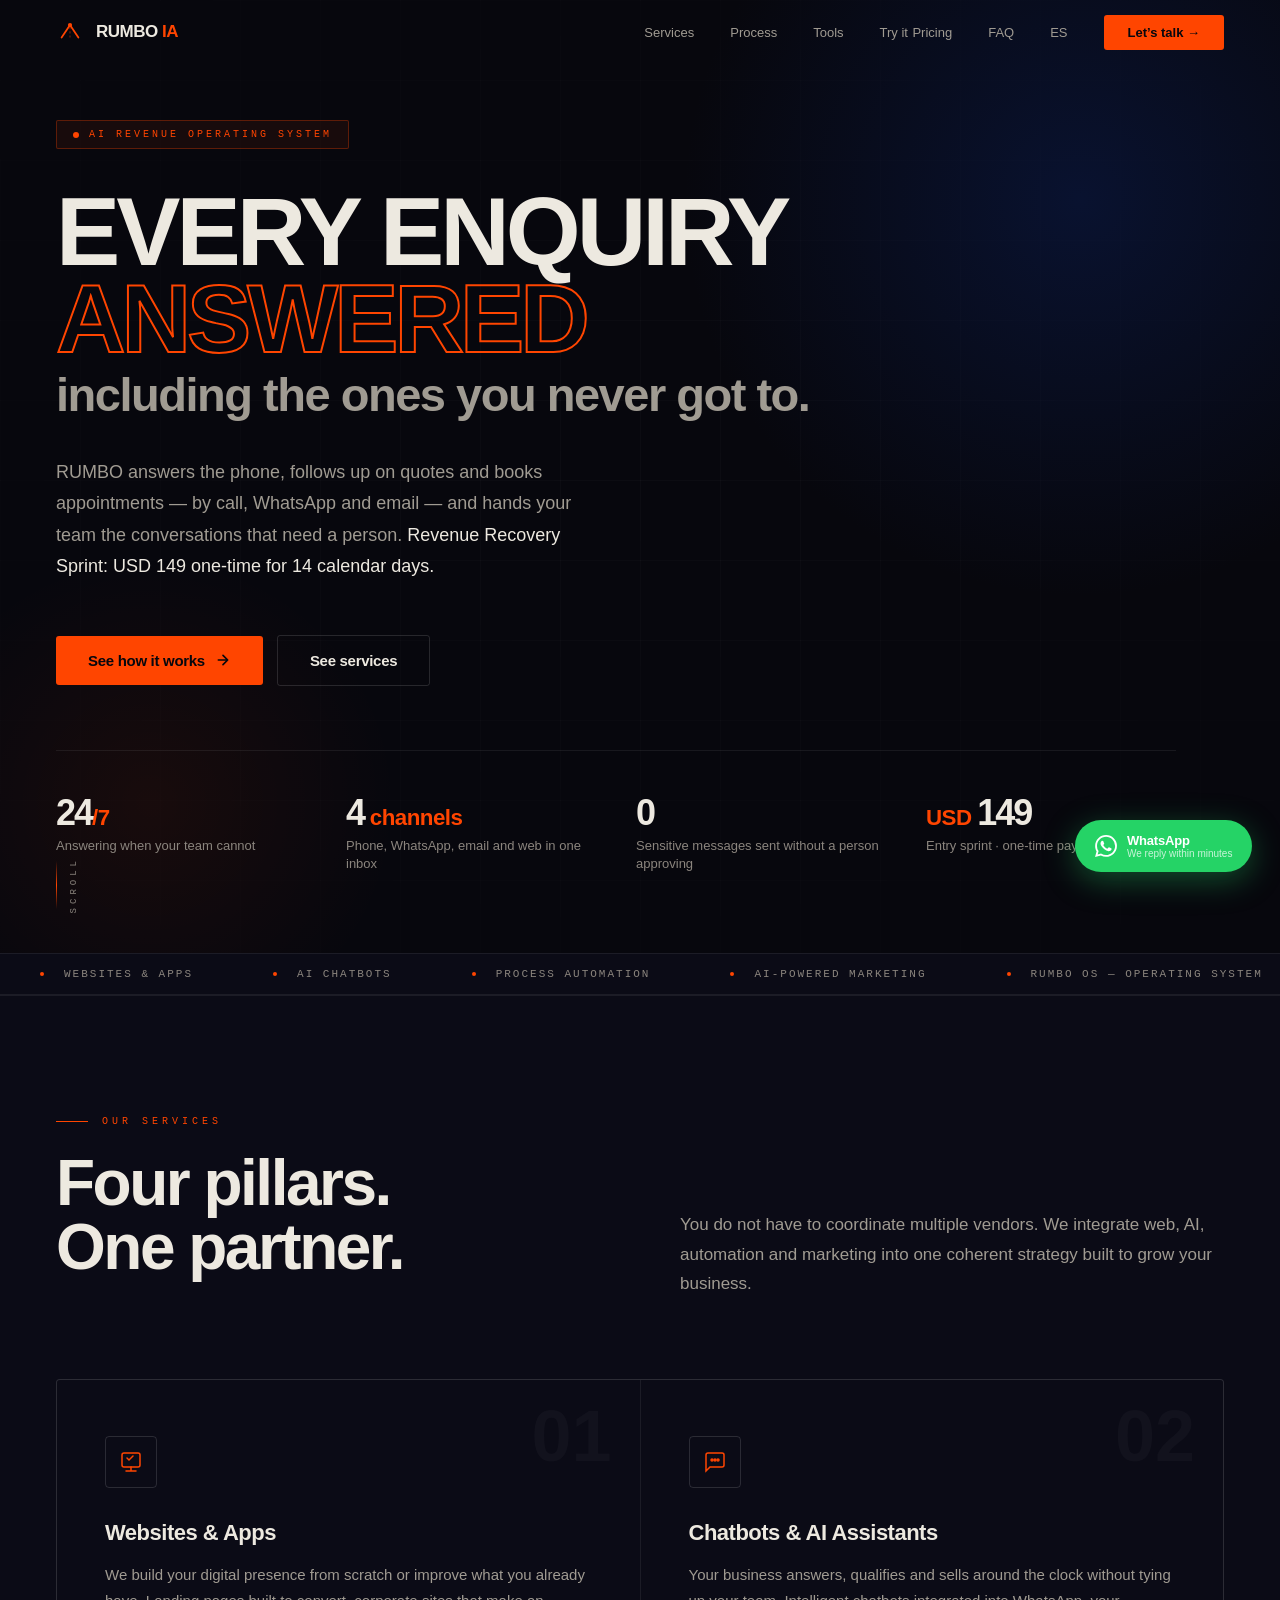
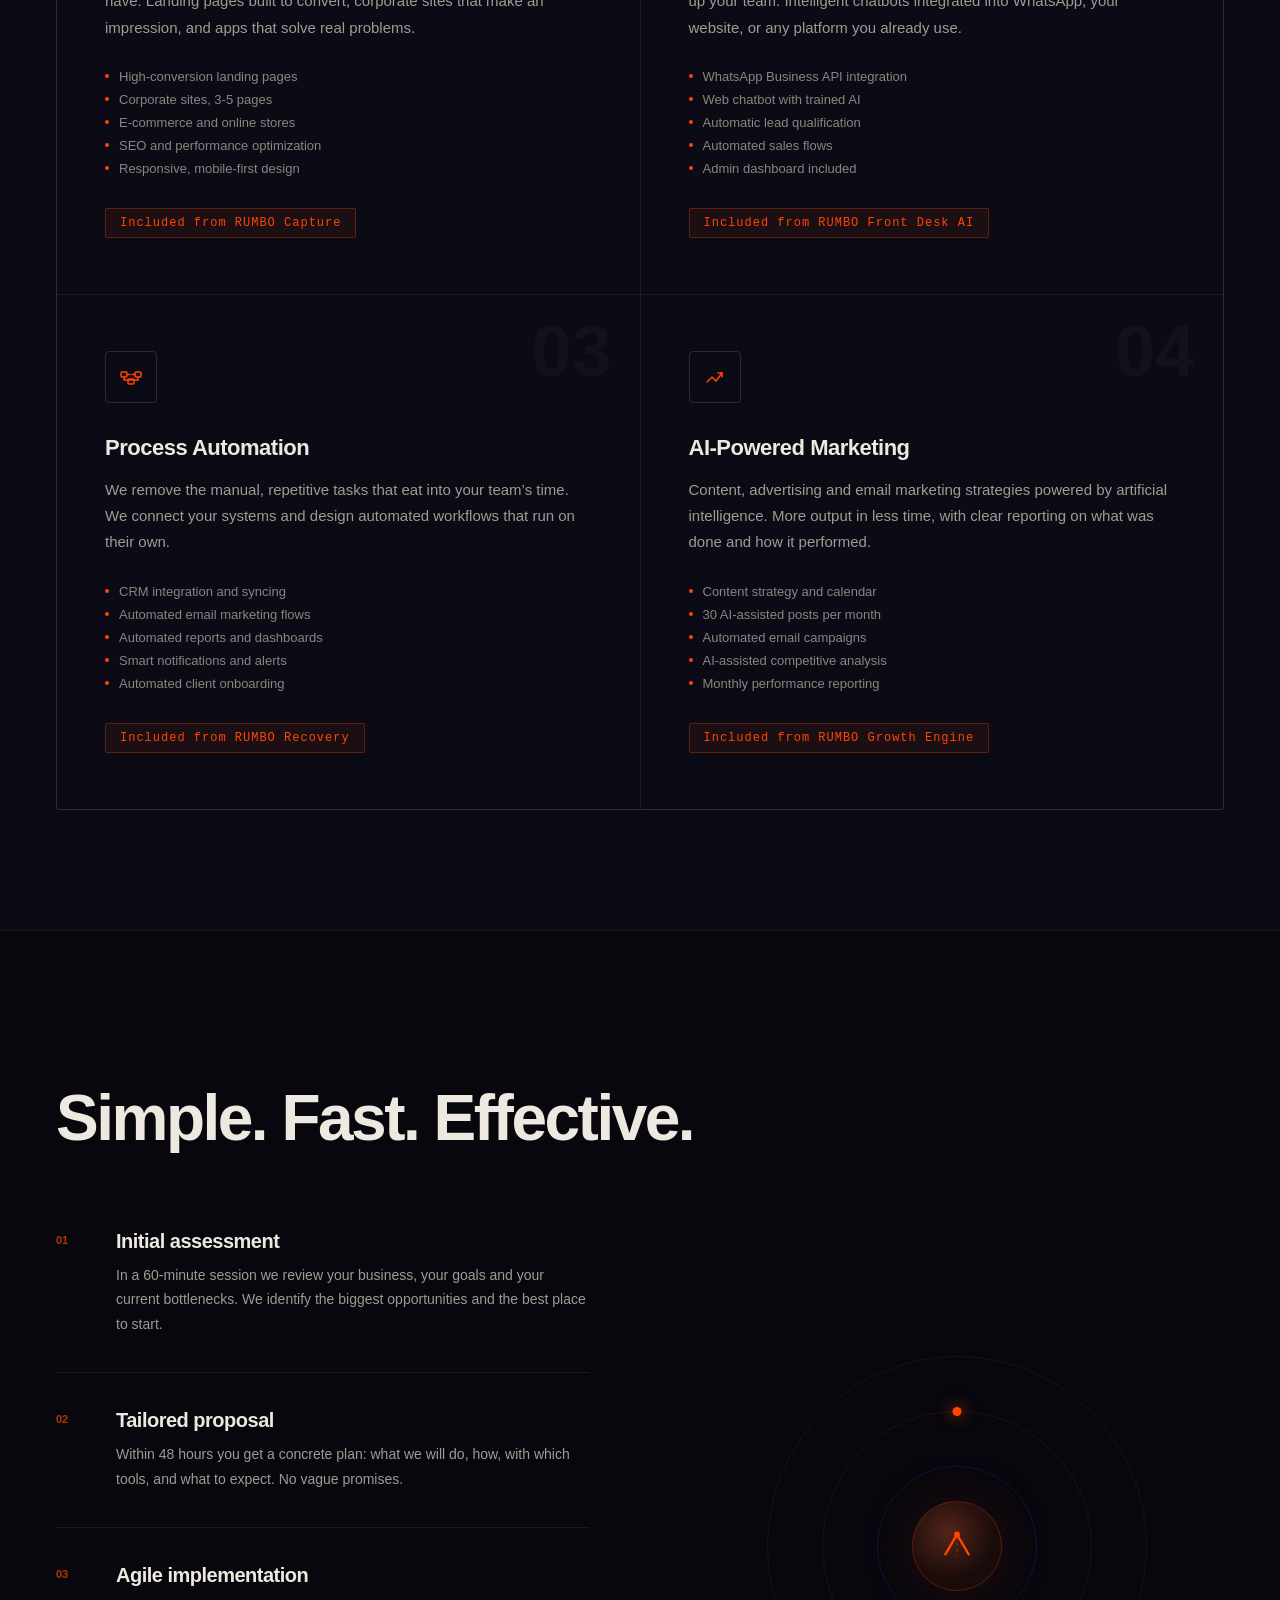
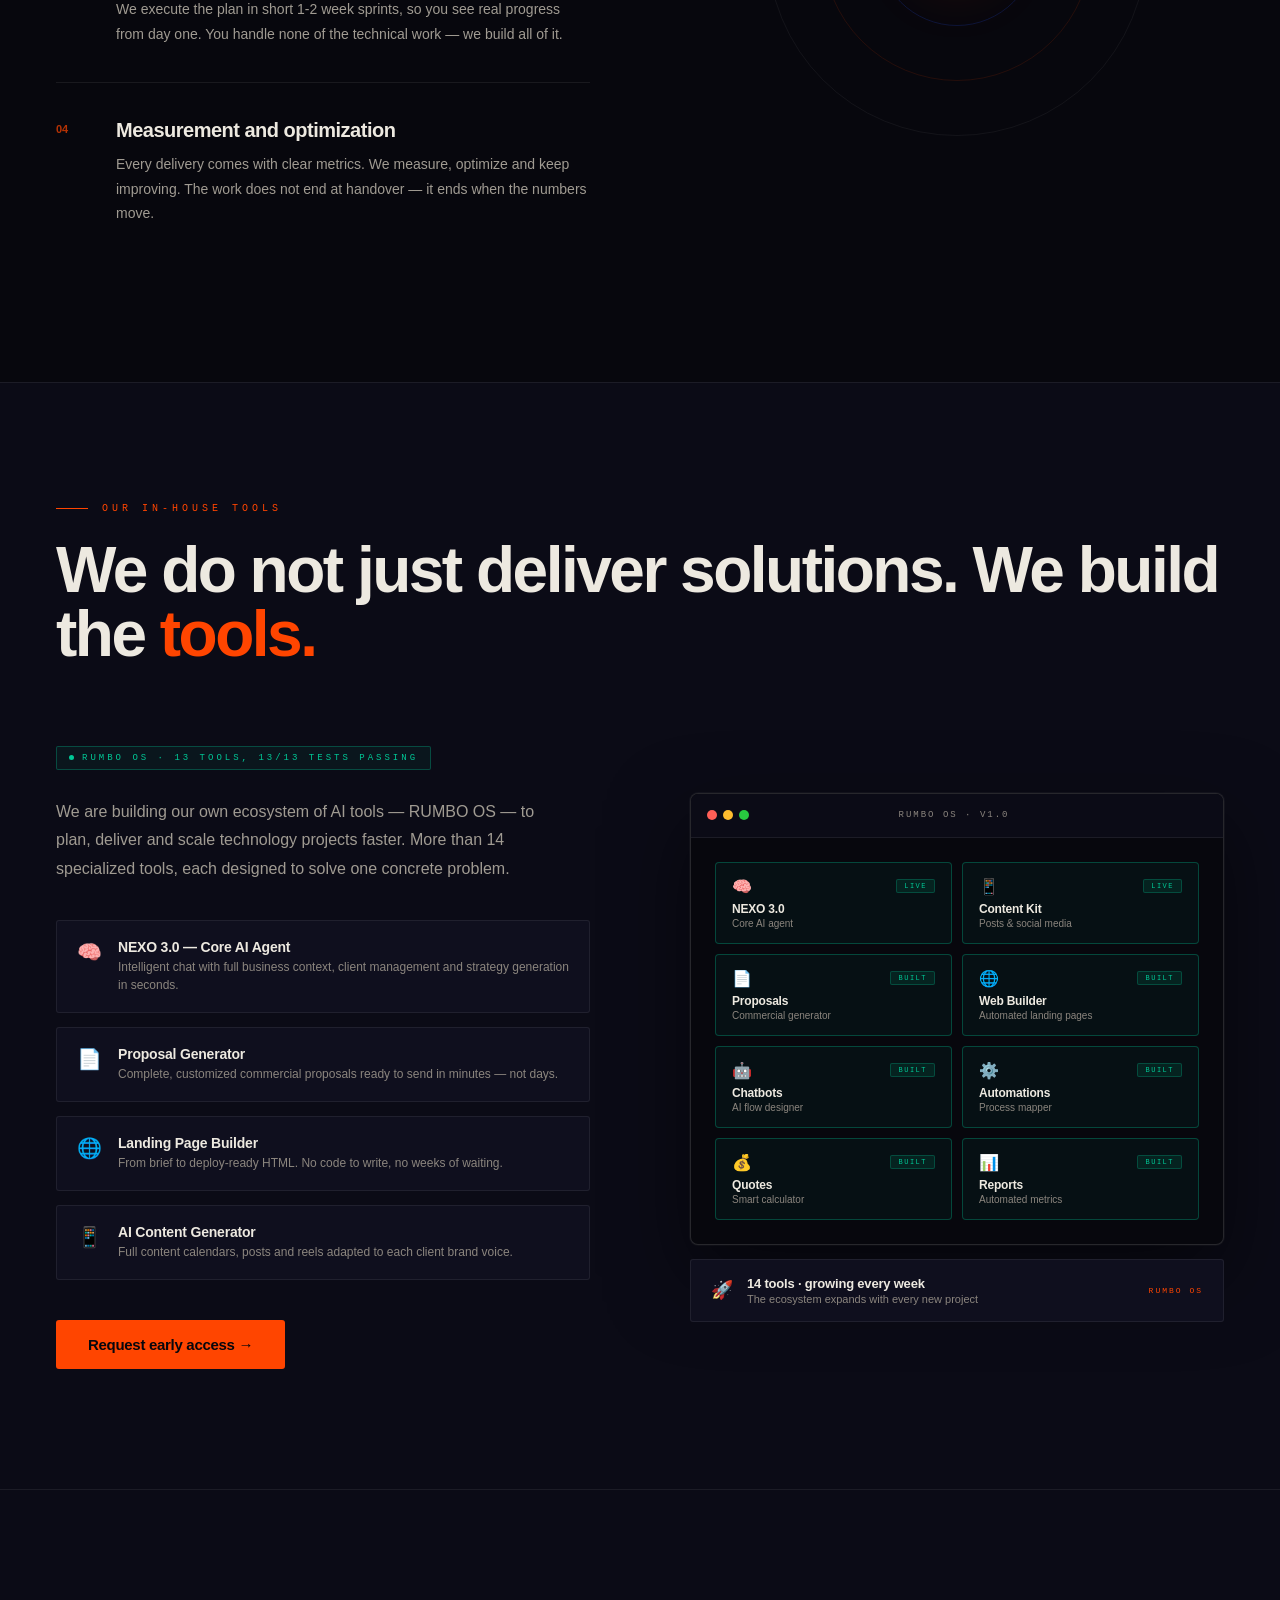
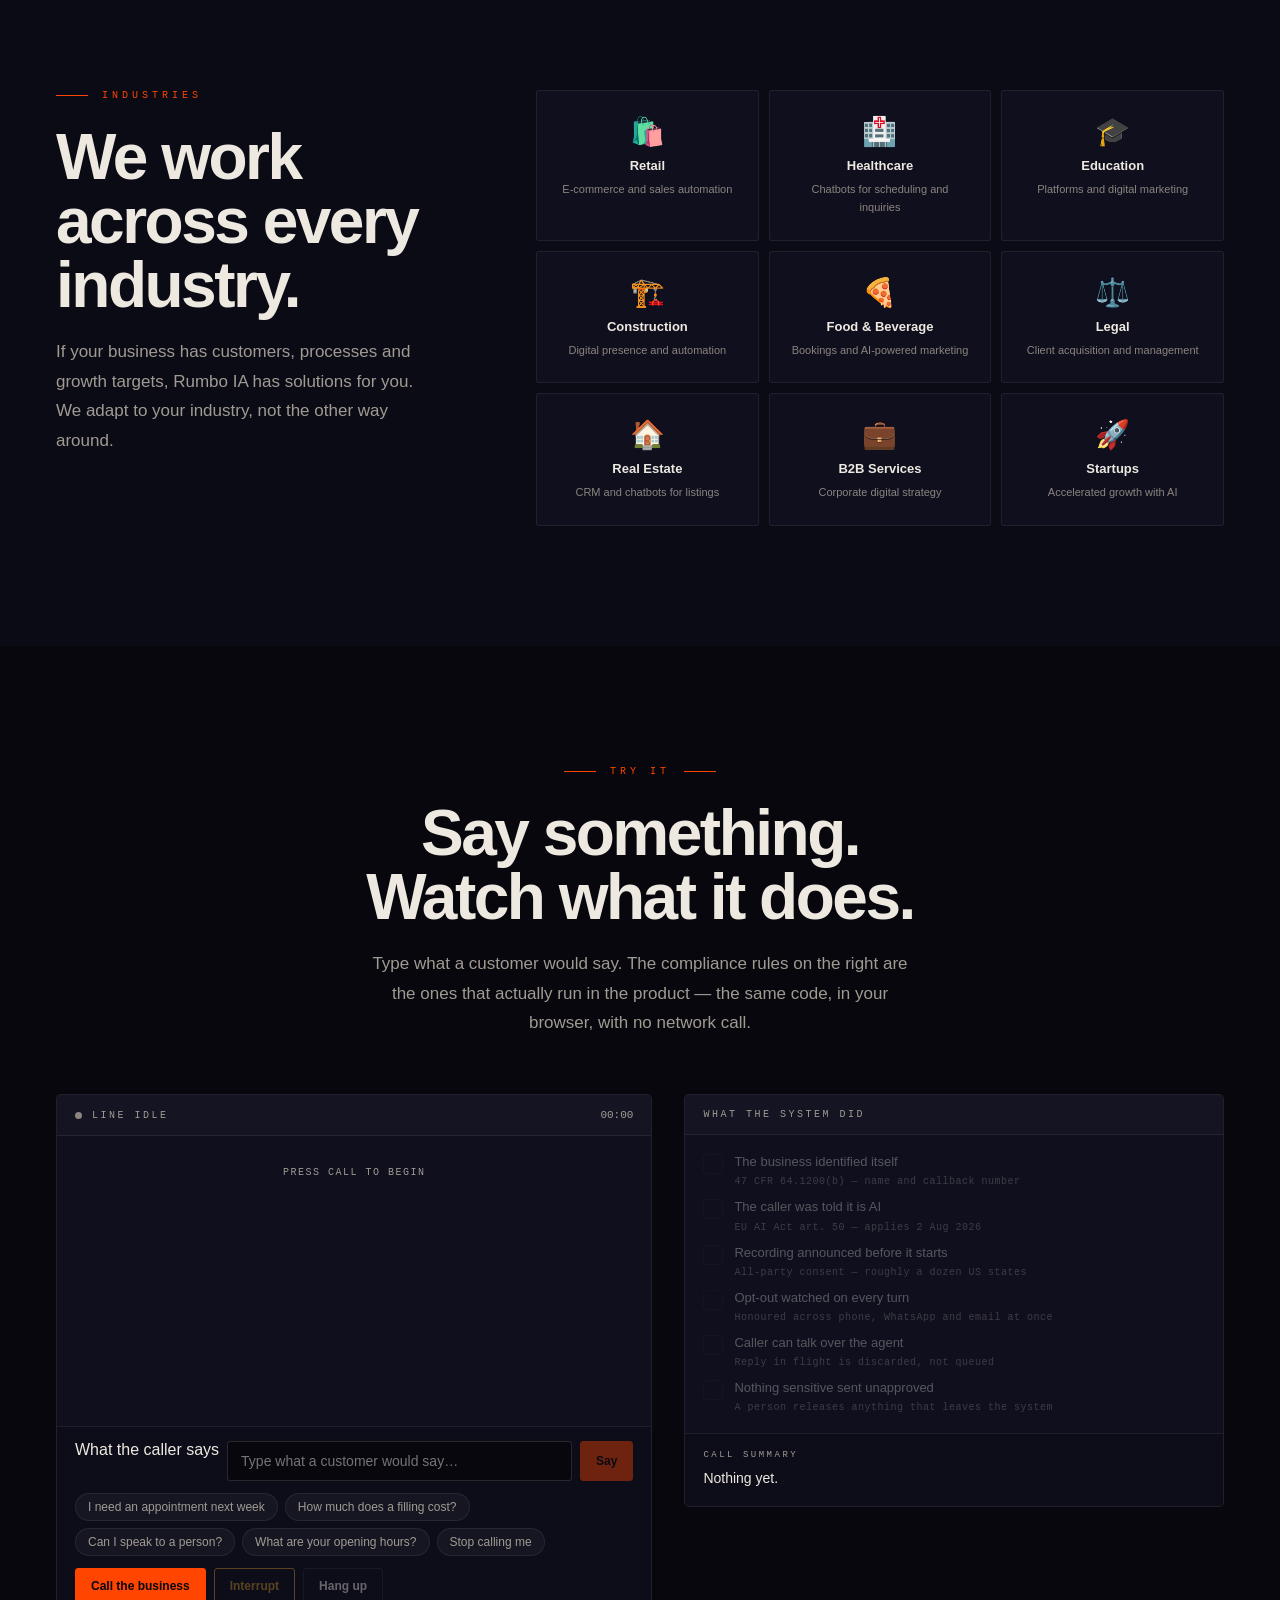
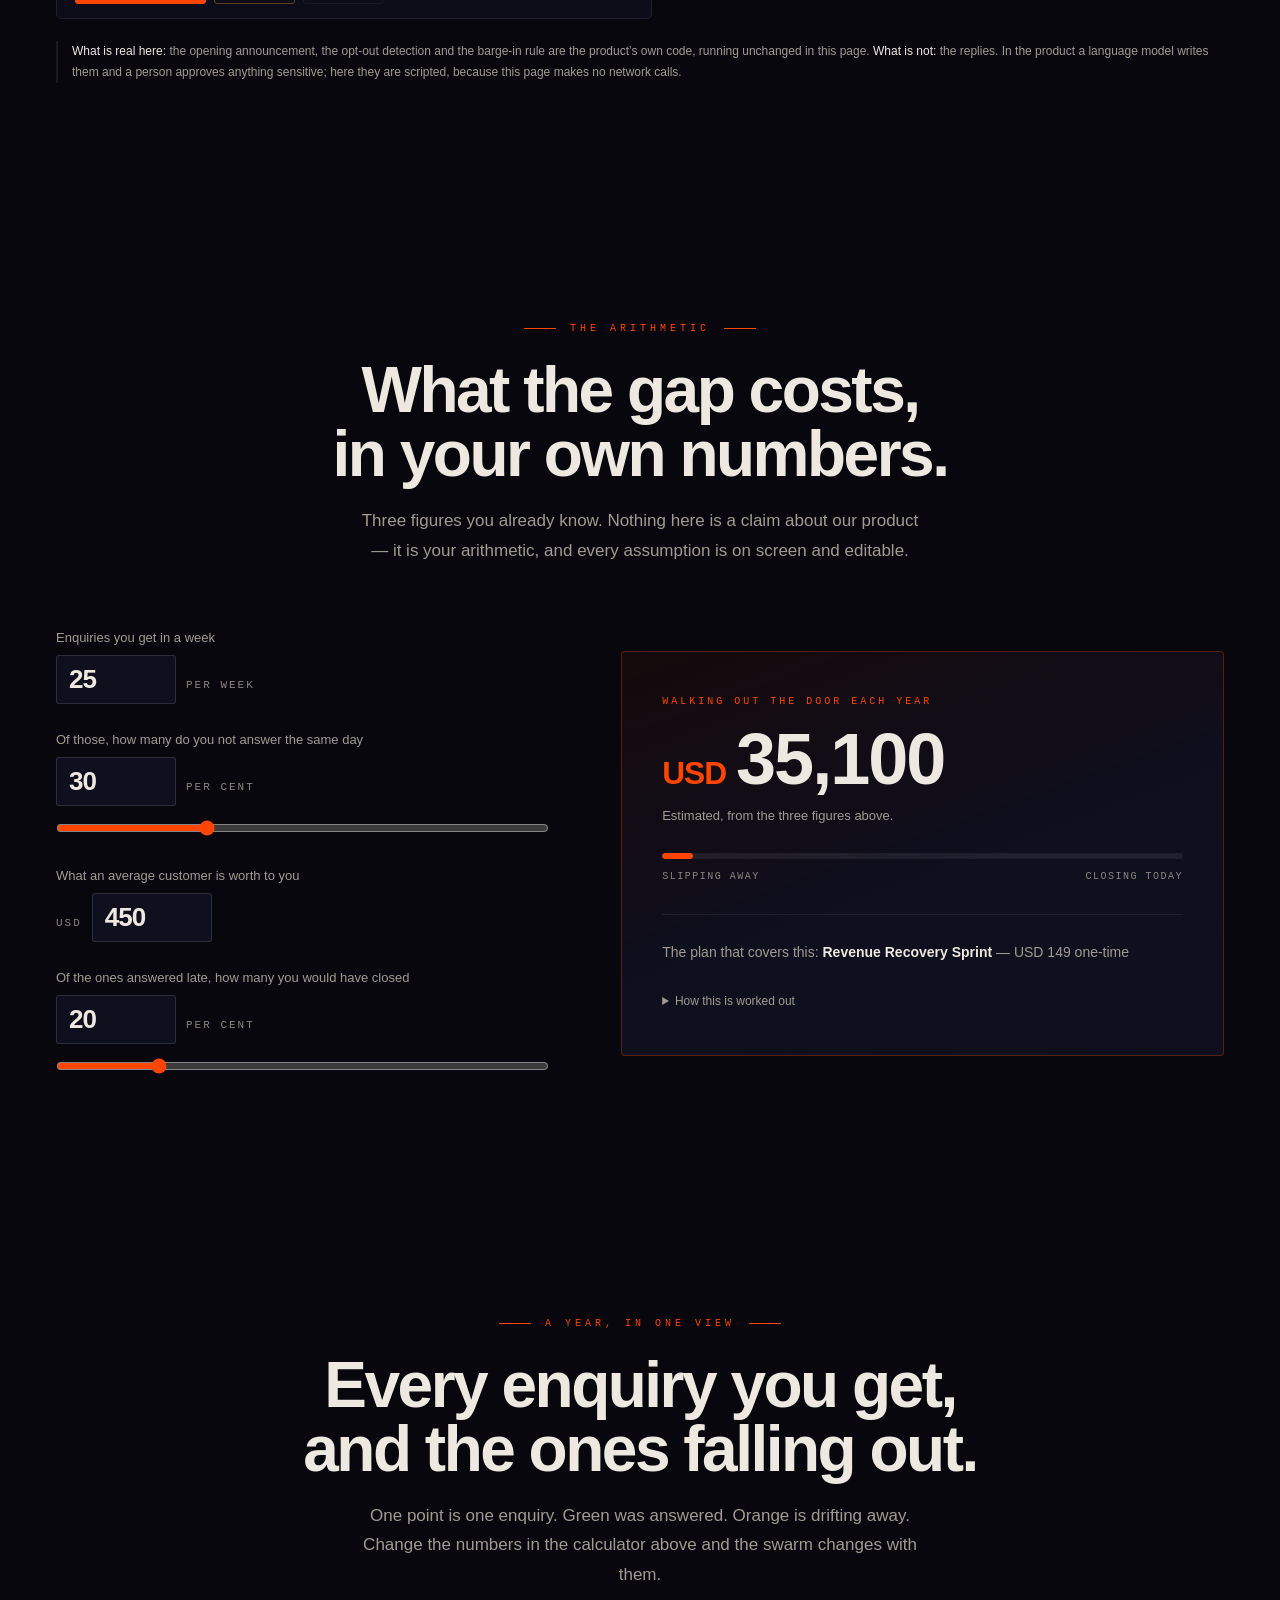
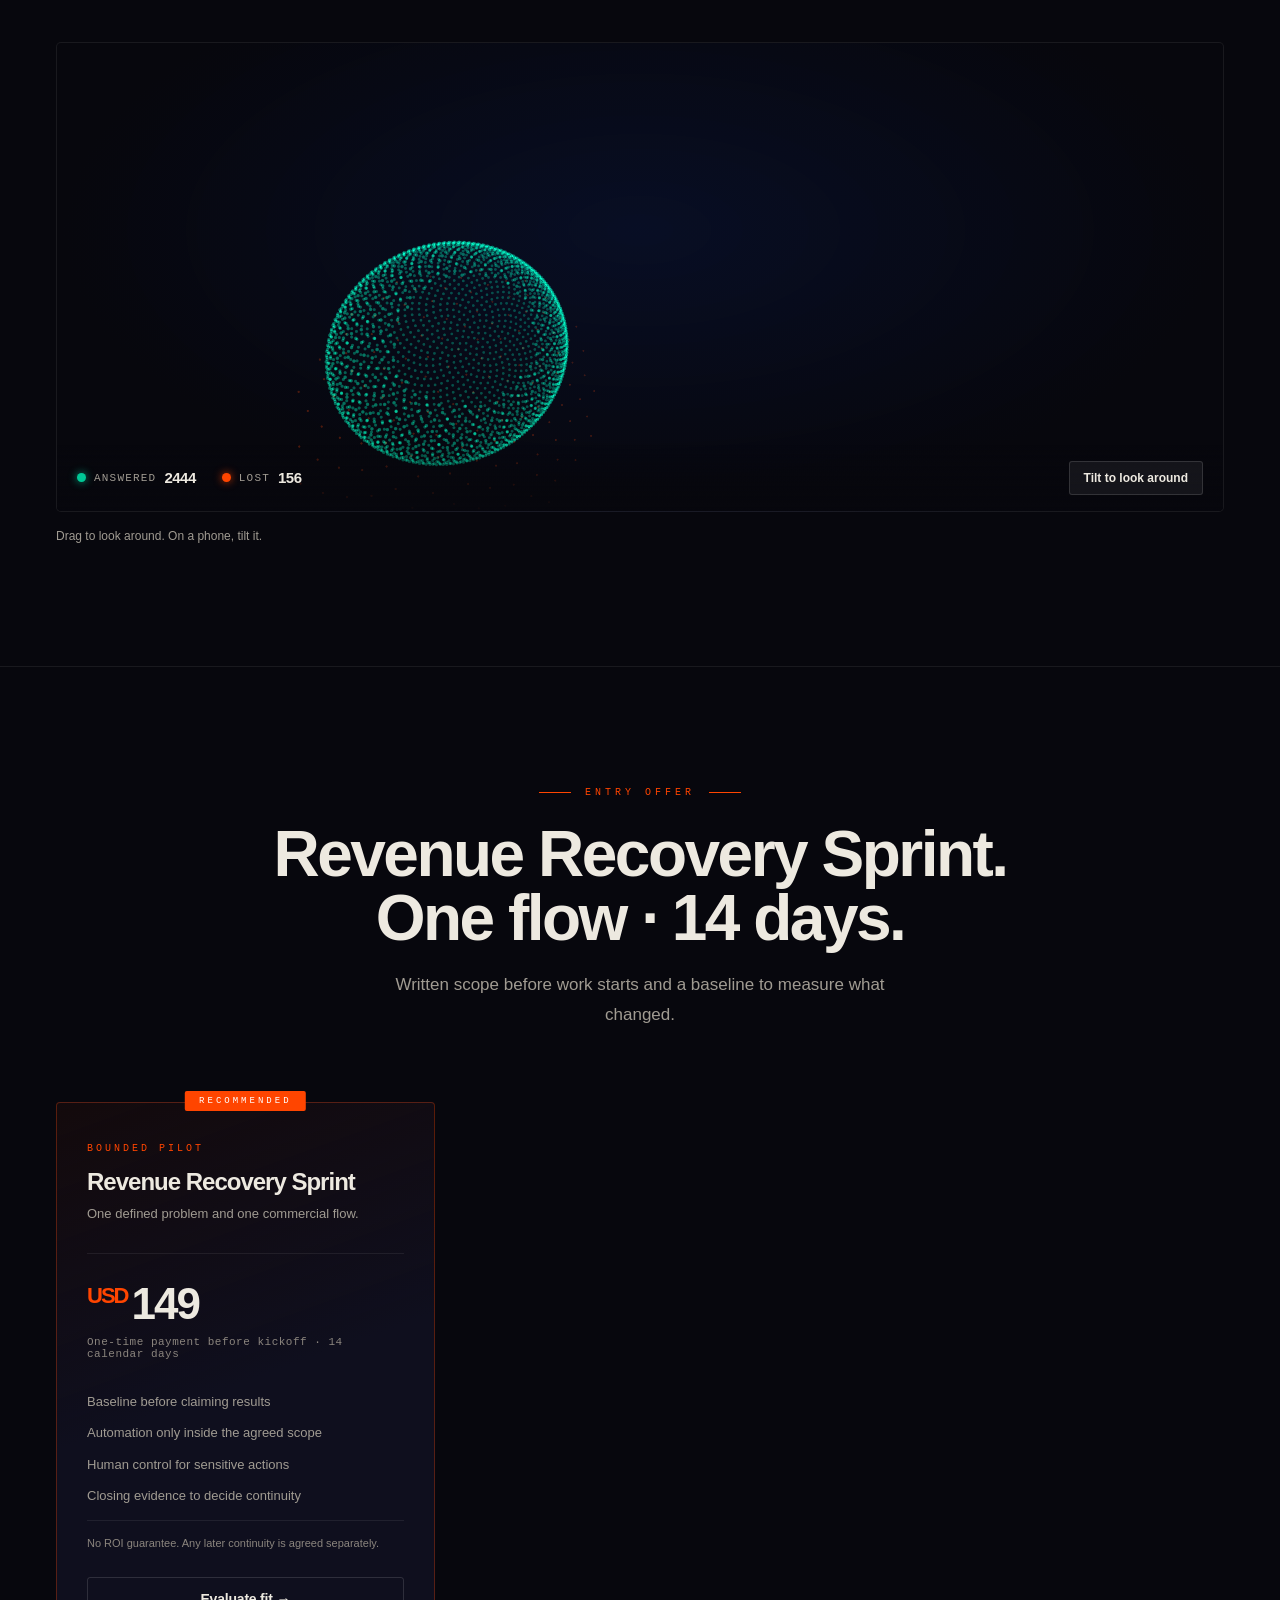
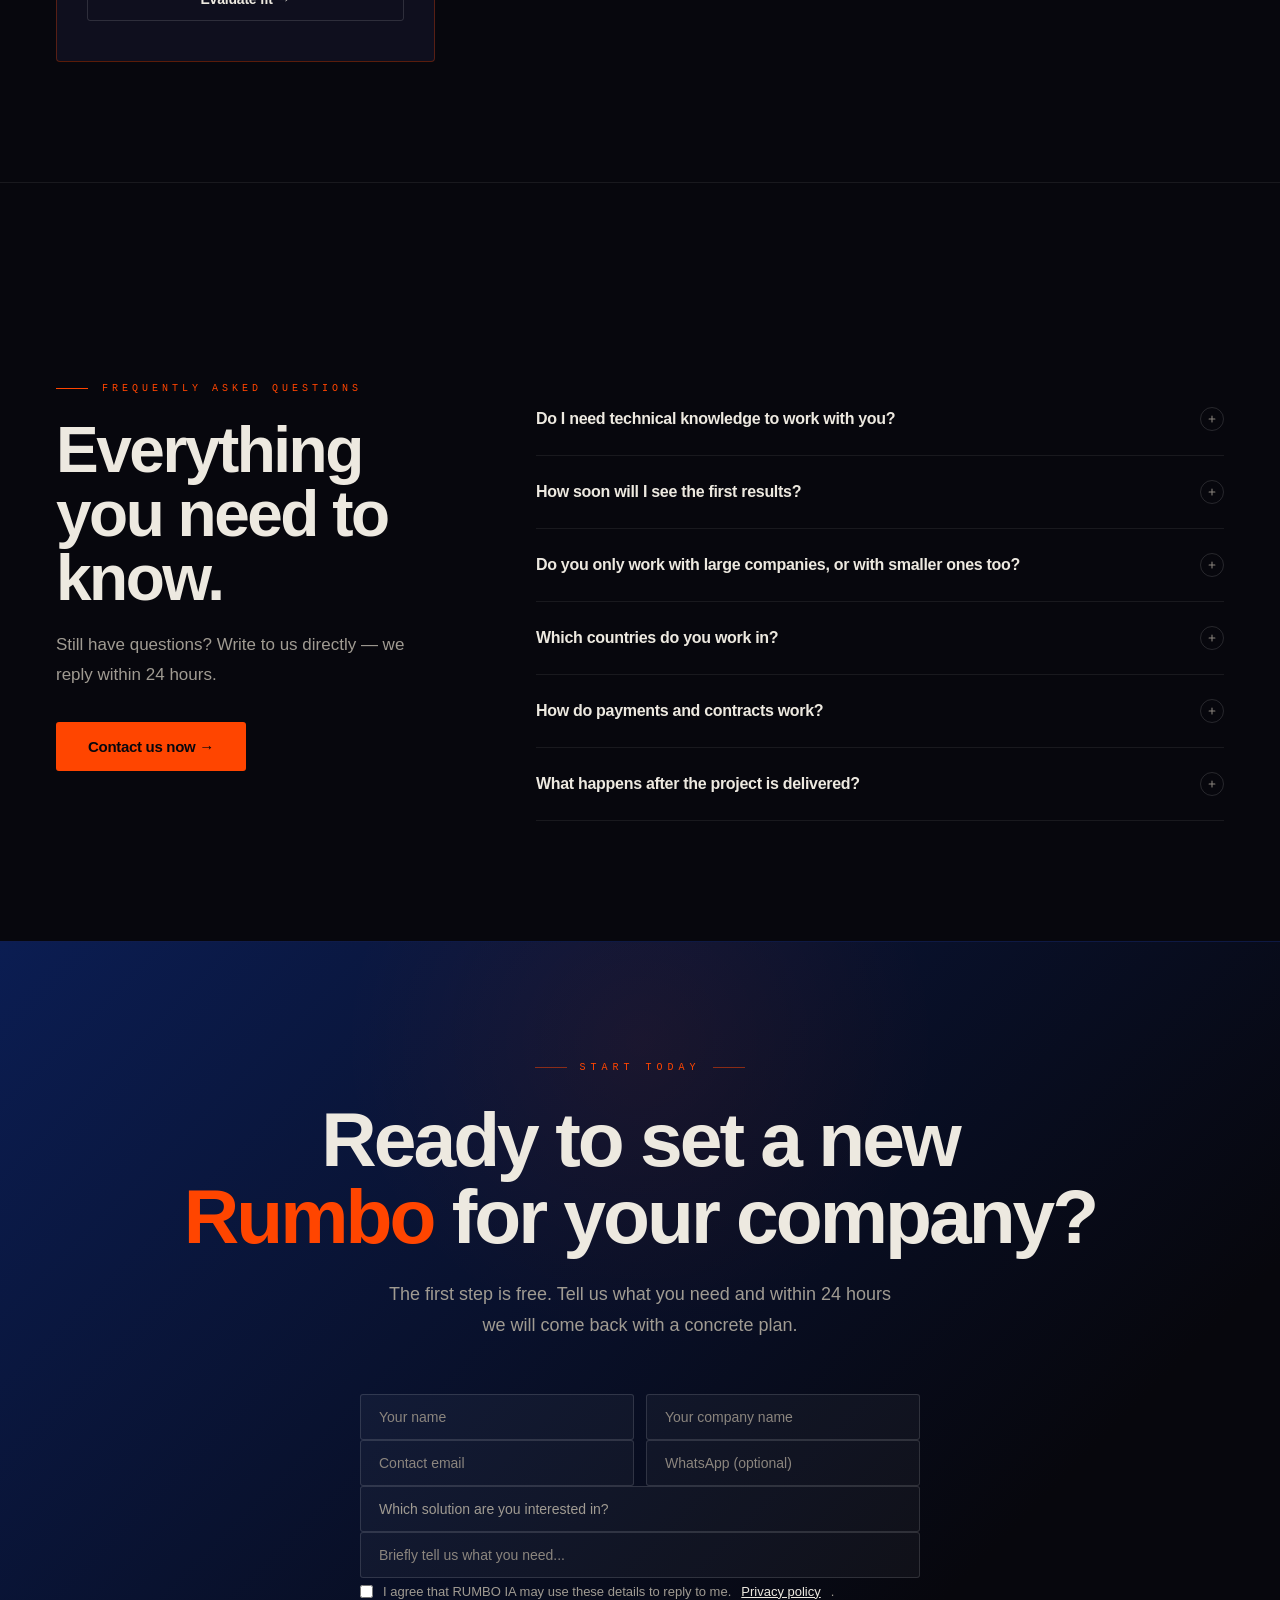
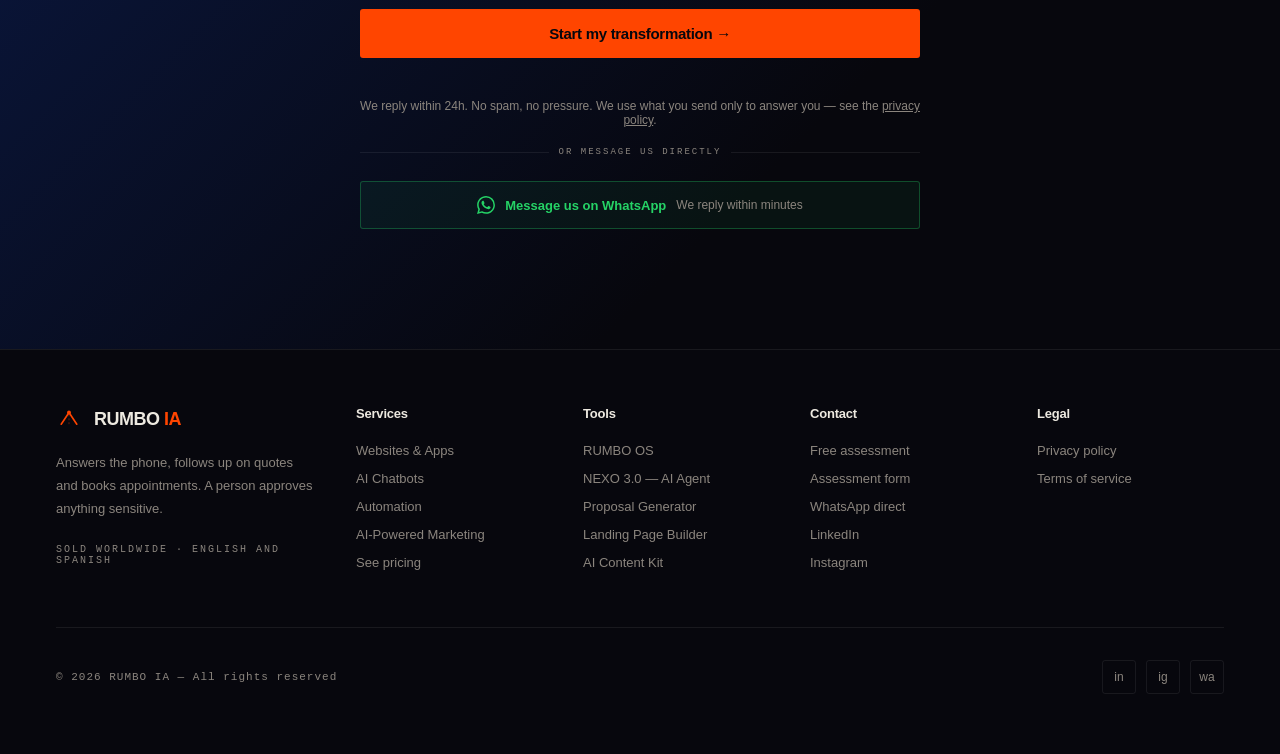
==== apps/landing-publica/index.html @ 2844944a "Merge 4e84a5e03c5a7a7b7fe3021bea26e84c3856ef8f into d798e226ed5fec35ee995dc422e5aa6067979d43" ====
<!DOCTYPE html>
<html lang="en">
<head>
<meta charset="UTF-8">
<meta name="viewport" content="width=device-width, initial-scale=1.0">
<title>RUMBO IA | AI CRM and Automation for Small Businesses</title>
<meta name="description" content="RUMBO IA is a human-controlled AI CRM and automation workspace for small businesses in Argentina and Latin America.">
<meta name="robots" content="index, follow">
<meta name="theme-color" content="#07070D">

<meta property="og:type" content="website">
<meta property="og:url" content="https://rumbo.verso.fans/">
<meta property="og:title" content="RUMBO IA">
<meta property="og:description" content="AI-powered CRM and business automation with human control.">
<meta property="og:image" content="https://rumbo.verso.fans/og-image.jpg">
<meta property="og:locale" content="en_US">
<meta property="og:site_name" content="RUMBO IA">

<meta name="twitter:card" content="summary_large_image">
<meta name="twitter:site" content="@RumboAGI">
<meta name="twitter:title" content="RUMBO IA">
<meta name="twitter:description" content="AI-powered CRM and business automation with human control.">
<meta name="twitter:image" content="https://rumbo.verso.fans/og-image.jpg">

<link rel="canonical" href="https://rumbo.verso.fans/">
<link rel="alternate" hreflang="es" href="/es">
<link rel="alternate" hreflang="en" href="/">
<script type="application/ld+json">
{
  "@context": "https://schema.org",
  "@type": "Organization",
  "name": "Rumbo IA",
  "url": "https://rumbo.verso.fans",
  "logo": "https://rumbo.verso.fans/logo.png",
  "description": "RUMBO IA is a human-controlled AI CRM and automation workspace for small businesses in Argentina and Latin America.",
  "areaServed": "Worldwide",
  "contactPoint": {
    "@type": "ContactPoint",
    "contactType": "customer service",
    "email": "sebastian@rumbo.verso.fans",
    "availableLanguage": ["English", "Spanish"]
  }
}

</script>

<style>
*,*::before,*::after{margin:0;padding:0;box-sizing:border-box}

:root{
  --bg:#07070D;
  --bg2:#0B0B16;
  --surface:#0F0F1E;
  --border:rgba(255,255,255,0.07);
  --b2:rgba(255,255,255,0.13);
  --white:#EDE9E0;
  --w2:#A09B92;
  --w3:#8B857E;
  --orange:#FF4500;
  --o-bg:rgba(255,69,0,0.07);
  --o-bdr:rgba(255,69,0,0.3);
  --blue:#0B1D52;
  --gold:#C8922A;
  --green:#00C896;
  --fd:'Syne',sans-serif;
  --fb:'DM Sans',sans-serif;
  --fm:'DM Mono',monospace;
  --px:56px;
}

html{scroll-behavior:smooth}
html{overflow-x:hidden}
[hidden]{display:none !important}
a{color:inherit}
body{background:var(--bg);color:var(--white);font-family:var(--fb);font-weight:300;overflow-x:hidden}

:focus-visible{outline:2px solid var(--orange);outline-offset:3px;border-radius:2px}

/* NAV */
.site-header{position:fixed;top:0;left:0;right:0;z-index:100;transition:background .4s,border-color .4s}
.site-header.scrolled{background:rgba(7,7,13,0.93);backdrop-filter:blur(20px);border-bottom:1px solid var(--border)}

nav{height:64px;display:flex;align-items:center;justify-content:space-between;padding:0 var(--px)}

.nav-logo{display:flex;align-items:center;gap:12px;text-decoration:none}
.nav-brand{font-family:var(--fd);font-size:17px;font-weight:800;letter-spacing:-.5px;color:var(--white)}
.nav-brand span{color:var(--orange)}

.nav-links{display:flex;gap:36px;list-style:none}
.nav-links a{font-size:13px;color:var(--w2);text-decoration:none;font-weight:400;transition:color .2s}
.nav-links a:hover{color:var(--white)}

.nav-cta{padding:10px 24px;background:var(--orange);color:#07070D !important;border-radius:3px;font-weight:700 !important;font-family:var(--fd);font-size:13px !important;transition:opacity .2s !important}
.nav-cta:hover{opacity:.88}

.nav-toggle{display:none;background:none;border:1px solid var(--border);border-radius:3px;padding:7px 9px;cursor:pointer;flex-direction:column;gap:4px}
.nav-toggle span{display:block;width:18px;height:1.5px;background:var(--white);transition:transform .3s,opacity .3s}
.nav-toggle[aria-expanded="true"] span:nth-child(1){transform:translateY(5.5px) rotate(45deg)}
.nav-toggle[aria-expanded="true"] span:nth-child(2){opacity:0;transform:scaleX(0)}
.nav-toggle[aria-expanded="true"] span:nth-child(3){transform:translateY(-5.5px) rotate(-45deg)}

/* HERO */
.hero{min-height:100vh;display:flex;align-items:center;padding:120px var(--px) 80px;position:relative;overflow:hidden}
.hero-canvas{position:absolute;inset:0;pointer-events:none}
.hero-grid{position:absolute;inset:0;background-image:linear-gradient(rgba(255,255,255,0.022) 1px,transparent 1px),linear-gradient(90deg,rgba(255,255,255,0.022) 1px,transparent 1px);background-size:80px 80px;mask-image:radial-gradient(ellipse 80% 80% at 50% 50%,black,transparent)}
.hero-glow-1{position:absolute;width:800px;height:800px;background:radial-gradient(circle,rgba(11,29,82,.5) 0%,transparent 70%);top:-200px;right:-200px;border-radius:50%;animation:glowPulse1 8s ease-in-out infinite}
.hero-glow-2{position:absolute;width:500px;height:500px;background:radial-gradient(circle,rgba(255,69,0,.07) 0%,transparent 70%);bottom:-100px;left:-100px;border-radius:50%;animation:glowPulse2 6s ease-in-out infinite}
.particles{position:absolute;inset:0;overflow:hidden}
.particle{position:absolute;width:2px;height:2px;background:var(--orange);border-radius:50%;opacity:0;animation:particleFloat linear infinite}

.hero-content{width:100%;max-width:min(1120px,92vw);position:relative;z-index:2;container-type:inline-size}
.hero-badge{display:inline-flex;align-items:center;gap:10px;padding:8px 16px;border:1px solid var(--o-bdr);border-radius:2px;background:var(--o-bg);margin-bottom:40px;opacity:0;animation:fadeUp .7s .2s ease forwards}
.hero-badge-dot{width:6px;height:6px;background:var(--orange);border-radius:50%;animation:badgePulse 2s infinite;flex-shrink:0}
.hero-badge-text{font-family:var(--fm);font-size:10px;letter-spacing:3px;text-transform:uppercase;color:var(--orange)}

.hero-title{font-family:var(--fd);font-weight:800;line-height:.9;letter-spacing:-4px;margin-bottom:40px;opacity:0;animation:fadeUp .9s .35s ease forwards}
.hero-title .line-1{display:block;font-size:clamp(38px,8.6cqw,104px);color:var(--white)}
.hero-title .line-2{display:block;font-size:clamp(38px,8.6cqw,104px);color:transparent;-webkit-text-stroke:2px var(--orange)}
.hero-title .line-3{display:block;font-size:clamp(24px,4.2cqw,52px);color:var(--w2);font-weight:700;letter-spacing:-1.5px;margin-top:12px}

.hero-desc{font-size:clamp(15px,1.8vw,18px);color:var(--w2);max-width:560px;line-height:1.75;margin-bottom:52px;opacity:0;animation:fadeUp .8s .5s ease forwards}
.hero-desc strong{color:var(--white);font-weight:500}

.hero-actions{display:flex;gap:14px;align-items:center;flex-wrap:wrap;opacity:0;animation:fadeUp .8s .65s ease forwards}

.hero-stats{display:grid;grid-template-columns:repeat(auto-fit,minmax(200px,1fr));gap:32px 40px;margin-top:64px;padding-top:44px;border-top:1px solid var(--border);opacity:0;animation:fadeUp .8s .8s ease forwards}
.hero-stat-num{font-family:var(--fd);font-size:clamp(28px,3vw,36px);font-weight:800;color:var(--white);letter-spacing:-2px;line-height:1;margin-bottom:6px}
.hero-stat-num span{color:var(--orange);font-size:.62em;letter-spacing:-.5px}
.hero-stat-label{font-size:13px;color:var(--w3);line-height:1.4}

.scroll-indicator{position:absolute;bottom:40px;left:var(--px);display:flex;align-items:center;gap:12px;opacity:0;animation:fadeIn 1s 1.2s ease forwards}
.scroll-line{width:1px;height:48px;background:linear-gradient(to bottom,transparent,var(--orange),transparent);animation:scrollAnim 2s ease-in-out infinite}
.scroll-text{font-family:var(--fm);font-size:9px;letter-spacing:4px;text-transform:uppercase;color:var(--w3);writing-mode:vertical-rl;transform:rotate(180deg)}

/* TICKER */
.ticker{overflow:hidden;border-top:1px solid var(--border);border-bottom:1px solid var(--border);padding:14px 0;background:var(--bg2)}
.ticker:hover .ticker-track{animation-play-state:paused}
.ticker-track{display:flex;width:max-content;animation:tickerScroll 30s linear infinite}
.ticker-item{display:flex;align-items:center;gap:20px;padding:0 40px;white-space:nowrap;font-family:var(--fm);font-size:11px;letter-spacing:2px;text-transform:uppercase;color:var(--w3)}
.ticker-dot{width:4px;height:4px;background:var(--orange);border-radius:50%;flex-shrink:0}

/* SECTIONS */
main section{padding:120px var(--px);position:relative}
.section-eyebrow{display:flex;align-items:center;gap:14px;margin-bottom:24px}
.eyebrow-line{width:32px;height:1px;background:var(--orange);flex-shrink:0}
.eyebrow-text{font-family:var(--fm);font-size:10px;letter-spacing:4px;text-transform:uppercase;color:var(--orange);font-weight:500}
.section-title{font-family:var(--fd);font-size:clamp(32px,5vw,64px);font-weight:800;letter-spacing:-2.5px;line-height:1;color:var(--white);margin-bottom:20px;overflow-wrap:break-word}
.section-sub{font-size:17px;color:var(--w2);max-width:560px;line-height:1.75}

/* BUTTONS */
.btn-primary{color:#07070D !important;display:inline-flex;align-items:center;gap:10px;padding:16px 32px;background:var(--orange);color:#fff;text-decoration:none;font-family:var(--fd);font-size:15px;font-weight:700;letter-spacing:-.3px;border-radius:3px;border:none;transition:transform .2s,box-shadow .2s}
.btn-primary:hover{transform:translateY(-2px);box-shadow:0 16px 48px rgba(255,69,0,.3)}
.btn-secondary{display:inline-flex;align-items:center;gap:10px;padding:16px 32px;border:1px solid var(--b2);color:var(--white);text-decoration:none;font-family:var(--fd);font-size:15px;font-weight:600;letter-spacing:-.3px;border-radius:3px;transition:border-color .2s,background .2s}
.btn-secondary:hover{border-color:var(--orange);background:var(--o-bg)}

/* SERVICES */
#servicios{background:var(--bg2);border-top:1px solid var(--border)}
.services-header{display:grid;grid-template-columns:minmax(0,1fr) minmax(0,1fr);gap:80px;align-items:end;margin-bottom:80px}
.services-grid{display:grid;grid-template-columns:minmax(0,1fr) minmax(0,1fr);gap:1px;background:var(--border);border:1px solid var(--border);border-radius:4px;overflow:hidden}
.service-card{background:var(--bg2);padding:56px 48px;position:relative;overflow:hidden;transition:background .4s}
.service-card::before{content:'';position:absolute;top:0;left:0;right:0;height:2px;background:linear-gradient(90deg,var(--orange),transparent);transform:scaleX(0);transform-origin:left;transition:transform .4s ease}
.service-card:hover{background:var(--surface)}
.service-card:hover::before{transform:scaleX(1)}
.service-number{font-family:var(--fd);font-size:72px;font-weight:800;color:rgba(255,255,255,.03);line-height:1;position:absolute;top:20px;right:28px;transition:color .4s;user-select:none;aria-hidden:true}
.service-card:hover .service-number{color:rgba(255,69,0,.07)}
.service-icon{width:52px;height:52px;border:1px solid var(--b2);border-radius:4px;display:flex;align-items:center;justify-content:center;margin-bottom:32px;transition:border-color .3s,background .3s}
.service-card:hover .service-icon{border-color:var(--o-bdr);background:var(--o-bg)}
.service-name{font-family:var(--fd);font-size:22px;font-weight:700;color:var(--white);letter-spacing:-.5px;margin-bottom:16px}
.service-desc{font-size:15px;color:var(--w2);line-height:1.75;margin-bottom:28px}
.service-features{display:flex;flex-direction:column;gap:8px;margin-bottom:32px}
.sf{display:flex;align-items:center;gap:10px;font-size:13px;color:var(--w3)}
.sf::before{content:'';width:4px;height:4px;background:var(--orange);border-radius:50%;flex-shrink:0}
.service-price{display:inline-flex;align-items:center;gap:6px;font-family:var(--fm);font-size:12px;letter-spacing:1px;color:var(--orange);padding:7px 14px;border:1px solid var(--o-bdr);border-radius:2px;background:var(--o-bg)}

/* PROCESS */
#proceso{border-top:1px solid var(--border)}
.process-layout{display:grid;grid-template-columns:minmax(0,1fr) minmax(0,1fr);gap:100px;align-items:center;margin-top:80px}
.process-steps{list-style:none;display:flex;flex-direction:column}
.process-step{display:flex;gap:28px;padding:36px 0;border-bottom:1px solid var(--border);transition:padding-left .3s}
.process-step:first-child{padding-top:0}
.process-step:last-child{border-bottom:none}
.process-step:hover{padding-left:12px}
.ps-num{font-family:var(--fd);font-size:11px;font-weight:800;color:var(--orange);width:32px;flex-shrink:0;margin-top:4px;opacity:.7}
.ps-title{font-family:var(--fd);font-size:20px;font-weight:700;color:var(--white);letter-spacing:-.5px;margin-bottom:10px}
.ps-desc{font-size:14px;color:var(--w2);line-height:1.75}
.process-visual{position:relative;height:480px;display:flex;align-items:center;justify-content:center}
.pv-circle-outer{width:380px;height:380px;border:1px solid rgba(255,255,255,.05);border-radius:50%;position:absolute;animation:rotateOrbit 20s linear infinite}
.pv-circle-mid{width:270px;height:270px;border:1px solid rgba(255,69,0,.12);border-radius:50%;position:absolute;animation:rotateOrbit 14s linear infinite reverse}
.pv-circle-inner{width:160px;height:160px;border:1px solid rgba(22,44,122,.4);border-radius:50%;position:absolute;animation:rotateOrbit 8s linear infinite}
.pv-circle-mid::before{content:'';position:absolute;top:-5px;left:50%;width:9px;height:9px;background:var(--orange);border-radius:50%;box-shadow:0 0 16px var(--orange);transform:translateX(-50%)}
.pv-core{width:90px;height:90px;background:radial-gradient(circle at 40% 35%,rgba(255,107,53,.3),rgba(255,69,0,.08) 60%);border:1px solid rgba(255,69,0,.25);border-radius:50%;display:flex;align-items:center;justify-content:center;position:relative;z-index:5;box-shadow:0 0 60px rgba(255,69,0,.12)}
.pv-orbit-labels{position:absolute;inset:0;animation:counterRotate 20s linear infinite}

/* HERRAMIENTAS */
#herramientas{background:var(--bg2);border-top:1px solid var(--border)}
.os-showcase{display:grid;grid-template-columns:minmax(0,1fr) minmax(0,1fr);gap:100px;align-items:center;margin-top:80px}
.os-tag{display:inline-flex;align-items:center;gap:8px;font-family:var(--fm);font-size:9px;letter-spacing:3px;text-transform:uppercase;color:var(--green);border:1px solid rgba(0,200,150,.3);background:rgba(0,200,150,.06);padding:6px 12px;border-radius:2px;margin-bottom:28px}
.os-tag-dot{width:5px;height:5px;background:var(--green);border-radius:50%;animation:badgePulse 2s infinite}
.os-title{font-family:var(--fd);font-size:clamp(32px,4.5vw,60px);font-weight:800;letter-spacing:-2.5px;line-height:1;margin-bottom:24px}
.os-title span{color:var(--orange)}
.os-desc{font-size:16px;color:var(--w2);line-height:1.8;margin-bottom:36px;max-width:480px}
.os-pillars{display:flex;flex-direction:column;gap:14px;margin-bottom:40px}
.os-pillar{display:flex;align-items:flex-start;gap:16px;padding:18px 20px;border:1px solid var(--border);border-radius:3px;background:var(--surface);transition:border-color .3s,background .3s}
.os-pillar:hover{border-color:var(--o-bdr);background:rgba(255,69,0,.03)}
.os-pillar-icon{font-size:20px;flex-shrink:0;margin-top:1px}
.os-pillar-name{font-family:var(--fd);font-size:14px;font-weight:700;color:var(--white);letter-spacing:-.2px;margin-bottom:3px}
.os-pillar-desc{font-size:12px;color:var(--w3);line-height:1.5}
.os-screen{background:var(--bg);border:1px solid var(--b2);border-radius:8px;overflow:hidden;box-shadow:0 32px 80px rgba(0,0,0,.5),0 0 0 1px rgba(255,255,255,.04)}
.os-screen-bar{height:44px;background:var(--bg2);border-bottom:1px solid var(--border);display:flex;align-items:center;justify-content:space-between;padding:0 16px}
.os-dots{display:flex;gap:6px}
.os-dot{width:10px;height:10px;border-radius:50%}
.os-dot-r{background:#FF5F57}
.os-dot-y{background:#FEBC2E}
.os-dot-g{background:#28C840}
.os-screen-title{font-family:var(--fm);font-size:9px;letter-spacing:2px;text-transform:uppercase;color:var(--w3)}
.os-screen-body{padding:24px;display:grid;grid-template-columns:minmax(0,1fr) minmax(0,1fr);gap:10px}
.os-tool-pill{padding:14px 16px;border:1px solid var(--border);border-radius:4px;background:var(--surface);transition:all .25s}
.os-tool-pill:hover{border-color:var(--o-bdr);background:var(--o-bg);transform:translateY(-2px)}
.os-tool-pill.active{border-color:rgba(0,200,150,.3);background:rgba(0,200,150,.05)}
.os-pill-top{display:flex;align-items:center;justify-content:space-between;margin-bottom:6px}
.os-pill-icon{font-size:16px}
.os-status{font-family:var(--fm);font-size:7px;letter-spacing:1.5px;text-transform:uppercase;padding:2px 7px;border-radius:2px}
.os-status.on{color:var(--green);background:rgba(0,200,150,.1);border:1px solid rgba(0,200,150,.25)}
.os-status.dev{color:var(--gold);background:rgba(200,146,42,.1);border:1px solid rgba(200,146,42,.25)}
.os-pill-name{font-family:var(--fd);font-size:12px;font-weight:700;color:var(--white);letter-spacing:-.2px}
.os-pill-sub{font-size:10px;color:var(--w3);margin-top:2px}

/* RESULTS */
#resultados{background:linear-gradient(135deg,var(--blue) 0%,var(--bg) 60%);border-top:1px solid rgba(22,44,122,.4);border-bottom:1px solid rgba(22,44,122,.4)}
.results-grid{display:grid;grid-template-columns:repeat(4,minmax(0,1fr));gap:1px;background:rgba(255,255,255,.04);border-radius:4px;overflow:hidden;margin-top:72px}
.result-card{padding:52px 40px;background:rgba(7,7,13,.7);text-align:center;position:relative;overflow:hidden;transition:background .3s}
.result-card:hover{background:rgba(11,29,82,.5)}
.result-card::after{content:'';position:absolute;bottom:0;left:50%;transform:translateX(-50%);width:40px;height:2px;background:var(--orange);border-radius:2px;opacity:0;transition:opacity .3s}
.result-card:hover::after{opacity:1}
.rc-num{font-family:var(--fd);font-size:clamp(40px,5vw,72px);font-weight:800;letter-spacing:-3px;line-height:1;margin-bottom:12px}
.rc-num span{color:var(--orange)}
.rc-label{font-size:14px;color:var(--w2);line-height:1.5;max-width:160px;margin:0 auto}

/* INDUSTRIES */
#industrias{border-top:1px solid var(--border);background:var(--bg2)}
.industries-layout{display:grid;grid-template-columns:minmax(0,380px) minmax(0,1fr);gap:100px;align-items:start;margin-top:80px}
.industries-grid{display:grid;grid-template-columns:repeat(3,minmax(0,1fr));gap:10px}
.industry-card{padding:24px 20px;border:1px solid var(--border);border-radius:3px;background:var(--surface);transition:all .3s;text-align:center}
.industry-card:hover{border-color:var(--o-bdr);background:var(--o-bg);transform:translateY(-3px)}
.industry-icon{font-size:28px;display:block;margin-bottom:10px}
.industry-name{font-family:var(--fd);font-size:13px;font-weight:700;color:var(--white);display:block;margin-bottom:6px}
.industry-desc{font-size:11px;color:var(--w3);line-height:1.5}

/* PRICING */
#precios{border-top:1px solid var(--border)}
.pricing-grid{display:grid;grid-template-columns:repeat(6,minmax(0,1fr));gap:16px;margin-top:72px;align-items:start}
.pricing-card{grid-column:span 2;padding:40px 30px;border:1px solid var(--border);border-radius:4px;background:var(--surface);position:relative;transition:transform .3s,border-color .3s}
.pricing-card:nth-child(4){grid-column:2/4}
.pricing-card:nth-child(5){grid-column:4/6}
.pricing-card:hover{transform:translateY(-6px)}
.pricing-card.featured{border-color:var(--o-bdr);background:linear-gradient(160deg,rgba(255,69,0,.05) 0%,var(--surface) 50%)}
.pricing-card.featured::before{content:'RECOMMENDED';position:absolute;top:-12px;left:50%;transform:translateX(-50%);font-family:var(--fm);font-size:9px;letter-spacing:3px;color:#fff;background:var(--orange);padding:5px 14px;border-radius:2px;white-space:nowrap}
.pc-tier{font-family:var(--fm);font-size:10px;letter-spacing:3px;text-transform:uppercase;color:var(--orange);margin-bottom:14px}
.pc-name{font-family:var(--fd);font-size:24px;font-weight:800;letter-spacing:-1px;margin-bottom:8px;color:var(--white)}
.pc-desc{font-size:13px;color:var(--w2);line-height:1.6;margin-bottom:28px;padding-bottom:28px;border-bottom:1px solid var(--border)}
.pc-price{margin-bottom:32px}
.pc-amount{font-family:var(--fd);font-size:44px;font-weight:800;letter-spacing:-2px;color:var(--white);line-height:1}
.pc-amount .currency{font-size:22px;color:var(--orange);vertical-align:super}
.pc-amount .period{font-size:14px;color:var(--w3);font-weight:400;letter-spacing:0}
.pc-features{display:flex;flex-direction:column;gap:12px;margin-bottom:36px}
.pc-feature{display:flex;align-items:flex-start;gap:12px;font-size:13px;color:var(--w2);line-height:1.5}
.pc-feature-icon{width:18px;height:18px;background:rgba(0,200,150,.12);border-radius:50%;display:flex;align-items:center;justify-content:center;flex-shrink:0;margin-top:1px}
.btn-plan{display:block;text-align:center;padding:13px 24px;border-radius:3px;font-family:var(--fd);font-size:14px;font-weight:700;letter-spacing:-.2px;text-decoration:none;transition:all .2s}
.btn-plan.outline{border:1px solid var(--b2);color:var(--white)}
.btn-plan.outline:hover{border-color:var(--orange);background:var(--o-bg)}
.btn-plan.filled{background:var(--orange);color:#fff}
.btn-plan.filled:hover{transform:translateY(-1px);box-shadow:0 8px 32px rgba(255,69,0,.3)}
.pc-setup{font-family:var(--fm);font-size:11px;letter-spacing:.5px;color:var(--w3);margin-top:10px}
.pc-usage-note{font-size:11px;line-height:1.5;color:var(--w3);margin:-22px 0 26px;padding-top:14px;border-top:1px solid var(--border)}
.pricing-footnote{margin-top:32px;text-align:center;font-size:12px;line-height:1.7;color:var(--w3);max-width:720px;margin-left:auto;margin-right:auto}

/* TESTIMONIALS */
#testimonios{background:var(--bg2);border-top:1px solid var(--border)}
.testimonials-grid{display:grid;grid-template-columns:repeat(3,minmax(0,1fr));gap:16px;margin-top:72px}
.testimonial-card{padding:40px 36px;border:1px solid var(--border);border-radius:4px;background:var(--surface);transition:border-color .3s,transform .3s}
.testimonial-card:hover{border-color:var(--b2);transform:translateY(-4px)}
.tc-quote{font-size:32px;color:var(--orange);opacity:.4;font-family:Georgia,serif;line-height:1;margin-bottom:20px;aria-hidden:true}
.tc-text{font-size:15px;color:var(--w2);line-height:1.8;margin-bottom:28px;font-style:italic}
.tc-author{display:flex;align-items:center;gap:14px;padding-top:24px;border-top:1px solid var(--border)}
.tc-avatar{width:44px;height:44px;border-radius:50%;display:flex;align-items:center;justify-content:center;font-family:var(--fd);font-size:16px;font-weight:800;color:#fff;flex-shrink:0}
.tc-name{font-family:var(--fd);font-size:15px;font-weight:700;color:var(--white);letter-spacing:-.3px;margin-bottom:3px}
.tc-role{font-size:12px;color:var(--w3)}
.tc-stars{display:flex;gap:3px;margin-bottom:20px}
.star{color:var(--gold);font-size:14px}

/* FAQ */
#faq{border-top:1px solid var(--border)}
.faq-layout{display:grid;grid-template-columns:minmax(0,380px) minmax(0,1fr);gap:100px;margin-top:80px;align-items:start}
.faq-item{border-bottom:1px solid var(--border);overflow:hidden}
.faq-question{width:100%;display:flex;align-items:center;justify-content:space-between;padding:24px 0;background:transparent;border:none;color:var(--white);font-family:var(--fd);font-size:16px;font-weight:600;letter-spacing:-.3px;text-align:left;cursor:pointer;transition:color .2s;gap:20px}
.faq-question:hover{color:var(--orange)}
.faq-icon{width:24px;height:24px;border:1px solid var(--b2);border-radius:50%;display:flex;align-items:center;justify-content:center;flex-shrink:0;transition:all .3s;color:var(--w3)}
.faq-item.open .faq-icon{background:var(--orange);border-color:var(--orange);color:#fff;transform:rotate(45deg)}
.faq-answer{max-height:0;overflow:hidden;transition:max-height .4s ease,padding .3s;font-size:14px;color:var(--w2);line-height:1.8}
.faq-item.open .faq-answer{max-height:200px;padding-bottom:24px}

/* CONTACT */
#contacto{background:linear-gradient(135deg,var(--blue) 0%,var(--bg) 70%);border-top:1px solid rgba(22,44,122,.5);text-align:center;position:relative;overflow:hidden}
#contacto::before{content:'';position:absolute;top:-200px;left:50%;transform:translateX(-50%);width:600px;height:600px;background:radial-gradient(circle,rgba(255,69,0,.07) 0%,transparent 70%);border-radius:50%;pointer-events:none}
.cta-label{font-family:var(--fm);font-size:10px;letter-spacing:5px;text-transform:uppercase;color:var(--orange);margin-bottom:28px;display:flex;align-items:center;justify-content:center;gap:12px}
.cta-label::before,.cta-label::after{content:'';width:32px;height:1px;background:var(--orange);opacity:.5}
.cta-title{font-family:var(--fd);font-size:clamp(36px,6vw,80px);font-weight:800;letter-spacing:-3px;line-height:1;margin-bottom:24px;position:relative;z-index:1}
.cta-title .highlight{color:var(--orange)}
.cta-sub{font-size:clamp(15px,1.8vw,18px);color:var(--w2);max-width:520px;margin:0 auto 52px;line-height:1.75;position:relative;z-index:1}
.contact-form{max-width:560px;margin:0 auto;display:flex;flex-direction:column;gap:12px;position:relative;z-index:1}
.form-row{display:grid;grid-template-columns:minmax(0,1fr) minmax(0,1fr);gap:12px}
.form-input{width:100%;padding:14px 18px;background:rgba(255,255,255,.04);border:1px solid var(--b2);border-radius:3px;color:var(--white);font-family:var(--fb);font-size:14px;font-weight:300;outline:none;transition:border-color .2s,background .2s}
.form-input:focus{border-color:rgba(255,69,0,.5);background:rgba(255,69,0,.04)}
.form-input::placeholder{color:var(--w3)}
.form-select{width:100%;padding:14px 18px;background:rgba(255,255,255,.04);border:1px solid var(--b2);border-radius:3px;color:var(--w2);font-family:var(--fb);font-size:14px;outline:none;transition:border-color .2s;appearance:none}
.form-select:focus{border-color:rgba(255,69,0,.5)}
.form-select option{background:var(--bg2)}
.form-submit{padding:16px 32px;background:var(--orange);border:none;border-radius:3px;color:#07070D;font-family:var(--fd);font-size:15px;font-weight:700;letter-spacing:-.3px;cursor:pointer;transition:transform .2s,box-shadow .2s;width:100%}
.form-submit:hover{transform:translateY(-2px);box-shadow:0 12px 40px rgba(255,69,0,.35)}
.form-note{font-size:12px;color:var(--w3);text-align:center;margin-top:4px}
.form-divider{display:flex;align-items:center;gap:10px;justify-content:center;margin-top:8px}
.form-divider::before,.form-divider::after{content:'';height:1px;flex:1;background:var(--border)}
.form-divider-text{font-family:var(--fm);font-size:9px;letter-spacing:2px;color:var(--w3);text-transform:uppercase}
.wa-form-btn{display:flex;align-items:center;justify-content:center;gap:10px;margin-top:12px;padding:14px;border:1px solid rgba(37,211,102,.3);border-radius:3px;background:rgba(37,211,102,.06);text-decoration:none;transition:background .2s}
.wa-form-btn:hover{background:rgba(37,211,102,.12)}
.wa-form-label{font-family:var(--fd);font-size:13px;font-weight:700;color:#25D366}
.wa-form-sub{font-size:12px;color:var(--w3)}

/* FOOTER */
.site-footer{padding:56px var(--px);border-top:1px solid var(--border);background:var(--bg)}
.footer-top{display:grid;grid-template-columns:minmax(0,260px) repeat(4,minmax(0,1fr));gap:40px;margin-bottom:56px}
.footer-top nav{display:block;height:auto;padding:0;align-items:initial;justify-content:initial}
.footer-brand-name{font-family:var(--fd);font-size:18px;font-weight:800;letter-spacing:-.5px;color:var(--white)}
.footer-brand-name span{color:var(--orange)}
.footer-brand-desc{font-size:13px;color:var(--w3);line-height:1.75;margin:20px 0 24px}
.footer-col-title{font-family:var(--fd);font-size:13px;font-weight:700;color:var(--white);letter-spacing:-.2px;margin-bottom:20px}
.footer-links{list-style:none;display:flex;flex-direction:column;gap:10px}
.footer-links a{font-size:13px;color:var(--w3);text-decoration:none;transition:color .2s}
.footer-links a:hover{color:var(--orange)}
.footer-bottom{display:flex;align-items:center;justify-content:space-between;padding-top:32px;border-top:1px solid var(--border)}
.footer-copy{font-family:var(--fm);font-size:11px;letter-spacing:1px;color:var(--w3)}
.footer-socials{display:flex;gap:10px}
.social-link{width:34px;height:34px;border:1px solid var(--border);border-radius:3px;display:flex;align-items:center;justify-content:center;color:var(--w3);text-decoration:none;font-size:12px;transition:all .2s}
.social-link:hover{border-color:var(--orange);color:var(--orange);background:var(--o-bg)}

/* WHATSAPP FAB */
.wa-fab{position:fixed;bottom:28px;right:28px;z-index:200;display:flex;align-items:center;gap:10px;padding:13px 20px;background:#25D366;border-radius:40px;text-decoration:none;box-shadow:0 8px 32px rgba(37,211,102,.35);transition:transform .3s,box-shadow .3s;animation:waPop .5s 1.5s ease both}
.wa-fab:hover{transform:translateY(-3px);box-shadow:0 16px 48px rgba(37,211,102,.45)}
.wa-fab-icon{width:22px;height:22px;fill:#fff;flex-shrink:0}
.wa-fab-text{font-family:var(--fd);font-size:13px;font-weight:700;color:#fff;letter-spacing:-.2px;white-space:nowrap}
.wa-fab-sub{font-size:10px;color:rgba(255,255,255,.75);font-weight:400}

/* REVEAL */
.reveal{opacity:0;transform:translateY(24px);transition:opacity .6s ease,transform .6s ease}
.reveal.visible{opacity:1;transform:translateY(0)}
.reveal-delay-1{transition-delay:.1s}
.reveal-delay-2{transition-delay:.2s}
.reveal-delay-3{transition-delay:.3s}
.reveal-delay-4{transition-delay:.4s}

/* KEYFRAMES */
@keyframes glowPulse1{0%,100%{transform:scale(1) translate(0,0)}50%{transform:scale(1.1) translate(-30px,20px)}}
@keyframes glowPulse2{0%,100%{transform:scale(1)}50%{transform:scale(1.2)}}
@keyframes badgePulse{0%,100%{box-shadow:0 0 0 0 rgba(255,69,0,.5)}50%{box-shadow:0 0 0 5px rgba(255,69,0,0)}}
@keyframes fadeUp{from{opacity:0;transform:translateY(24px)}to{opacity:1;transform:translateY(0)}}
@keyframes fadeIn{from{opacity:0}to{opacity:1}}
@keyframes rotateOrbit{from{transform:rotate(0deg)}to{transform:rotate(360deg)}}
@keyframes counterRotate{from{transform:rotate(0deg)}to{transform:rotate(-360deg)}}
@keyframes tickerScroll{from{transform:translateX(0)}to{transform:translateX(-50%)}}
@keyframes scrollAnim{0%,100%{transform:scaleY(1);opacity:.6}50%{transform:scaleY(1.2);opacity:1}}
@keyframes waPop{from{opacity:0;transform:scale(.7) translateY(20px)}to{opacity:1;transform:scale(1) translateY(0)}}
@keyframes particleFloat{0%{opacity:0;transform:translateY(100vh)}10%{opacity:.6}90%{opacity:.3}100%{opacity:0;transform:translateY(-100px) translateX(var(--drift))}}

/* REDUCED MOTION */
@media (prefers-reduced-motion: reduce){
  *,*::before,*::after{animation-duration:.01ms !important;animation-iteration-count:1 !important;transition-duration:.01ms !important}
  html{scroll-behavior:auto}
  .hero-badge,.hero-title,.hero-desc,.hero-actions,.hero-stats,.scroll-indicator{animation:none;opacity:1;transform:none}
  .reveal{opacity:1;transform:none}
  .wa-fab{animation:none;opacity:1;transform:none}
}

/* The inline menu ran out of room well before the old 768px switch: at
   1045px the brand and the links sat 4px apart. The compact menu now takes
   over while there is still breathing room. */
@media (max-width:1100px){
  .nav-links{display:none;position:absolute;top:64px;left:0;right:0;background:rgba(7,7,13,.97);backdrop-filter:blur(20px);border-bottom:1px solid var(--border);flex-direction:column;gap:0;padding:12px 0;transition:opacity .2s}
  .nav-links.open{display:flex}
  .nav-links li{width:100%}
  .nav-links a{display:block;padding:12px 24px}
  .nav-toggle{display:flex}
}


/* --- leak calculator ------------------------------------------------- */
.calc-layout{display:grid;grid-template-columns:minmax(0,0.9fr) minmax(0,1.1fr);gap:72px;align-items:center}
.calc-fields{display:flex;flex-direction:column;gap:28px}
.calc-field label{display:block;font-size:13px;color:var(--w2);margin-bottom:10px}
.calc-row{display:flex;align-items:baseline;gap:10px}
.calc-row input[type=number]{width:120px;background:var(--surface);border:1px solid var(--b2);border-radius:3px;color:var(--white);font-family:var(--fd);font-size:26px;font-weight:800;padding:8px 12px;letter-spacing:-1px}
.calc-row input[type=number]:focus-visible{outline:2px solid var(--orange);outline-offset:2px}
.calc-unit{font-family:var(--fm);font-size:11px;letter-spacing:2px;text-transform:uppercase;color:var(--w3)}
.calc-field input[type=range]{width:100%;margin-top:14px;accent-color:var(--orange)}
.calc-field input[type=range]:focus-visible{outline:2px solid var(--orange);outline-offset:4px}
.calc-result{background:linear-gradient(160deg,rgba(255,69,0,.06) 0%,var(--surface) 55%);border:1px solid var(--o-bdr);border-radius:4px;padding:44px 40px}
.calc-eyebrow{font-family:var(--fm);font-size:10px;letter-spacing:3px;text-transform:uppercase;color:var(--orange);margin-bottom:18px}
.calc-amount{font-family:var(--fd);font-weight:800;font-size:clamp(30px,7.5vw,72px);line-height:.95;letter-spacing:-2px;color:var(--white);font-variant-numeric:tabular-nums;overflow-wrap:anywhere}
.calc-amount .calc-currency{color:var(--orange);font-size:.44em;letter-spacing:-1px;margin-right:10px}
.calc-period{font-size:13px;color:var(--w2);margin-top:14px}
.calc-bar{height:6px;background:rgba(255,255,255,.07);border-radius:99px;margin:30px 0 12px;overflow:hidden}
.calc-bar-fill{height:100%;background:var(--orange);border-radius:99px;transition:width .35s ease}
.calc-split{display:flex;justify-content:space-between;font-family:var(--fm);font-size:10px;letter-spacing:1.5px;text-transform:uppercase;color:var(--w3)}
.calc-plan{margin-top:32px;padding-top:26px;border-top:1px solid var(--border);font-size:14px;color:var(--w2);line-height:1.7}
.calc-plan strong{color:var(--white)}
.calc-assumption{margin-top:26px;font-size:12px;color:var(--w3);line-height:1.7}
.calc-assumption summary{cursor:pointer;color:var(--w2)}
.calc-assumption summary:focus-visible{outline:2px solid var(--orange);outline-offset:3px}
@media (prefers-reduced-motion: reduce){.calc-bar-fill{transition:none}}
@media (max-width:1100px){.calc-layout{grid-template-columns:minmax(0,1fr);gap:44px}}


/* --- live switchboard ------------------------------------------------- */
.sw-layout{display:grid;grid-template-columns:minmax(0,1.05fr) minmax(0,0.95fr);gap:32px;margin-top:56px;align-items:start}
.sw-panel{background:var(--surface);border:1px solid var(--border);border-radius:5px;overflow:hidden;display:flex;flex-direction:column}
.sw-head{display:flex;align-items:center;gap:10px;padding:14px 18px;border-bottom:1px solid var(--border);background:rgba(255,255,255,.02)}
.sw-dot{width:7px;height:7px;border-radius:50%;background:var(--w3);flex-shrink:0}
.sw-dot.live{background:var(--green);box-shadow:0 0 0 0 rgba(0,200,150,.6);animation:swPulse 1.8s infinite}
@keyframes swPulse{70%{box-shadow:0 0 0 7px rgba(0,200,150,0)}100%{box-shadow:0 0 0 0 rgba(0,200,150,0)}}
.sw-head-title{font-family:var(--fm);font-size:10px;letter-spacing:2.5px;text-transform:uppercase;color:var(--w2)}
.sw-timer{margin-left:auto;font-family:var(--fm);font-size:11px;color:var(--w2);font-variant-numeric:tabular-nums}

.sw-transcript{padding:18px;min-height:290px;max-height:390px;overflow-y:auto;display:flex;flex-direction:column;gap:12px;scroll-behavior:smooth}
.sw-turn{max-width:88%;padding:11px 14px;border-radius:4px;font-size:14px;line-height:1.55;animation:swIn .28s ease}
@keyframes swIn{from{opacity:0;transform:translateY(6px)}to{opacity:1;transform:none}}
.sw-turn.agent{background:rgba(255,255,255,.045);border-left:2px solid var(--orange);align-self:flex-start}
.sw-turn.caller{background:rgba(0,200,150,.09);border-right:2px solid var(--green);align-self:flex-end;text-align:right}
.sw-turn.system{align-self:center;text-align:center;background:none;color:var(--w2);font-family:var(--fm);font-size:10px;letter-spacing:1.5px;text-transform:uppercase;max-width:100%}
.sw-who{font-family:var(--fm);font-size:9px;letter-spacing:2px;text-transform:uppercase;color:var(--w2);display:block;margin-bottom:5px}
.sw-typing::after{content:'';display:inline-block;width:6px;height:14px;background:var(--orange);margin-left:3px;vertical-align:-2px;animation:swBlink .9s steps(2) infinite}
@keyframes swBlink{50%{opacity:0}}

.sw-controls{border-top:1px solid var(--border);padding:14px 18px;display:flex;flex-direction:column;gap:12px;background:rgba(0,0,0,.15)}
.sw-say{display:flex;gap:8px}
.sw-say input{flex:1;min-width:0;background:var(--bg);border:1px solid var(--b2);border-radius:3px;color:var(--white);font-family:var(--fb);font-size:14px;padding:11px 13px}
.sw-say input:focus-visible{outline:2px solid var(--orange);outline-offset:1px}
.sw-btn{border:1px solid var(--b2);background:none;color:var(--white);font-family:var(--fd);font-size:12px;font-weight:700;padding:10px 15px;border-radius:3px;cursor:pointer;transition:border-color .15s,color .15s;white-space:nowrap}
.sw-btn:hover:not(:disabled){border-color:var(--orange);color:var(--orange)}
.sw-btn:focus-visible{outline:2px solid var(--orange);outline-offset:2px}
.sw-btn:disabled{opacity:.4;cursor:not-allowed}
.sw-btn.primary{background:var(--orange);border-color:var(--orange);color:#07070D}
.sw-btn.primary:hover:not(:disabled){opacity:.9;color:#07070D}
.sw-btn.interrupt{border-color:var(--gold);color:var(--gold)}
.sw-chips{display:flex;flex-wrap:wrap;gap:7px}
.sw-chip{background:rgba(255,255,255,.04);border:1px solid var(--border);border-radius:99px;color:var(--w2);font-size:12px;padding:6px 12px;cursor:pointer;transition:border-color .15s,color .15s}
.sw-chip:hover{border-color:var(--orange);color:var(--white)}
.sw-chip:focus-visible{outline:2px solid var(--orange);outline-offset:2px}

.sw-rules{padding:18px;display:flex;flex-direction:column;gap:9px;min-height:290px}
.sw-rule{display:grid;grid-template-columns:20px 1fr;gap:11px;align-items:start;opacity:.32;transition:opacity .3s}
.sw-rule.fired{opacity:1}
.sw-rule-mark{width:20px;height:20px;border-radius:3px;border:1px solid var(--border);display:flex;align-items:center;justify-content:center;font-size:11px;color:var(--w3);flex-shrink:0;margin-top:1px}
.sw-rule.fired .sw-rule-mark{border-color:var(--green);color:var(--green)}
.sw-rule.blocked .sw-rule-mark{border-color:var(--orange);color:var(--orange)}
.sw-rule-name{font-size:13px;color:var(--white);line-height:1.4}
.sw-rule.fired .sw-rule-name{font-weight:500}
.sw-rule-law{font-family:var(--fm);font-size:10px;color:var(--w2);letter-spacing:.5px;display:block;margin-top:3px;line-height:1.5}
.sw-outcome{margin-top:auto;border-top:1px solid var(--border);padding:16px 18px;background:rgba(0,0,0,.15)}
.sw-outcome-label{font-family:var(--fm);font-size:9px;letter-spacing:2.5px;text-transform:uppercase;color:var(--w2);margin-bottom:7px}
.sw-outcome-value{font-size:14px;color:var(--white);line-height:1.6}
.sw-honesty{margin-top:22px;font-size:12px;color:var(--w2);line-height:1.75;border-left:2px solid var(--border);padding-left:14px}
.sw-honesty strong{color:var(--white);font-weight:500}
@media (prefers-reduced-motion: reduce){
  .sw-turn{animation:none}
  .sw-dot.live{animation:none}
  .sw-typing::after{animation:none}
  .sw-transcript{scroll-behavior:auto}
}
@media (max-width:1100px){.sw-layout{grid-template-columns:minmax(0,1fr);gap:24px}}


.form-trap{position:absolute;left:-9999px;width:1px;height:1px;overflow:hidden}
.form-consent{display:flex;align-items:flex-start;gap:10px;font-size:13px;color:var(--w2);line-height:1.6;margin:4px 0 6px}
.form-consent input{margin-top:3px;accent-color:var(--orange);flex-shrink:0}
.form-consent input:focus-visible{outline:2px solid var(--orange);outline-offset:2px}
.form-consent a{color:var(--white);text-decoration:underline}
.form-status{font-size:13px;line-height:1.6;margin-top:10px;min-height:1.2em}
.form-status.ok{color:var(--green)}
.form-status.bad{color:var(--orange)}


/* --- the swarm (WebGL) ------------------------------------------------ */
.swarm-stage{position:relative;margin-top:52px;border:1px solid var(--border);border-radius:5px;overflow:hidden;background:radial-gradient(ellipse at 50% 40%,rgba(11,29,82,.35) 0%,var(--bg) 70%)}
.swarm-canvas{display:block;width:100%;height:clamp(340px,52vh,560px);touch-action:none;cursor:grab}
.swarm-canvas:active{cursor:grabbing}
.swarm-canvas:focus-visible{outline:2px solid var(--orange);outline-offset:-2px}
.swarm-overlay{position:absolute;inset:auto 0 0 0;display:flex;flex-wrap:wrap;gap:14px 26px;align-items:center;padding:16px 20px;background:linear-gradient(to top,rgba(7,7,13,.92),rgba(7,7,13,0));pointer-events:none}
.swarm-overlay > *{pointer-events:auto}
.swarm-key{display:flex;align-items:center;gap:8px;font-family:var(--fm);font-size:11px;letter-spacing:1.2px;text-transform:uppercase;color:var(--w2)}
.swarm-swatch{width:9px;height:9px;border-radius:50%;flex-shrink:0}
.swarm-swatch.ok{background:#00C896;box-shadow:0 0 9px rgba(0,200,150,.8)}
.swarm-swatch.gone{background:var(--orange);box-shadow:0 0 9px rgba(255,69,0,.8)}
.swarm-count{font-family:var(--fd);font-weight:800;font-size:15px;color:var(--white);font-variant-numeric:tabular-nums;letter-spacing:-.5px}
.swarm-tilt{margin-left:auto;background:rgba(255,255,255,.06);border:1px solid var(--b2);color:var(--white);font-family:var(--fd);font-size:12px;font-weight:700;padding:9px 14px;border-radius:3px;cursor:pointer}
.swarm-tilt:hover{border-color:var(--orange);color:var(--orange)}
.swarm-tilt:focus-visible{outline:2px solid var(--orange);outline-offset:2px}
.swarm-hint{font-size:12px;color:var(--w2);margin-top:14px;line-height:1.7}
.swarm-fallback{padding:40px 24px;text-align:center;color:var(--w2);font-size:14px;line-height:1.8}
@media (max-width:700px){
  .swarm-canvas{height:clamp(300px,60vh,460px)}
  .swarm-overlay{gap:10px 16px;padding:13px 15px}
  .swarm-tilt{margin-left:0;width:100%;text-align:center}
}

/* MOBILE */
@media (max-width:1024px){
  :root{--px:40px}
  .industries-layout{grid-template-columns:minmax(0,1fr);gap:48px}
  .faq-layout{grid-template-columns:minmax(0,1fr);gap:48px}
  .pricing-grid{grid-template-columns:repeat(4,minmax(0,1fr))}
  .pricing-card:nth-child(4){grid-column:span 2}
  .pricing-card:nth-child(5){grid-column:2/4}
}

@media (max-width:768px){
  :root{--px:20px}

  .nav-links{display:none;position:absolute;top:64px;left:0;right:0;background:rgba(7,7,13,.97);backdrop-filter:blur(20px);border-bottom:1px solid var(--border);flex-direction:column;gap:0;padding:12px 0;transition:opacity .2s}
  .nav-links.open{display:flex}
  .nav-links li a{display:block;padding:14px var(--px);font-size:15px;color:var(--w2);border-bottom:1px solid var(--border)}
  .nav-links li:last-child a{border-bottom:none}
  .nav-links .nav-cta{margin:12px var(--px);display:block;text-align:center;border-radius:3px}
  .nav-toggle{display:flex}

  .hero{padding:88px var(--px) 56px}
  .hero-title{letter-spacing:-2px}
  .hero-title .line-1,.hero-title .line-2{font-size:clamp(24px,9.2cqw,62px)}
  .hero-stats{gap:24px}
  .scroll-indicator{display:none}

  main section{padding:72px var(--px)}

  .services-header{grid-template-columns:minmax(0,1fr);gap:24px}
  .services-grid{grid-template-columns:minmax(0,1fr)}
  .service-card{padding:36px 24px}
  .service-number{display:none}

  .process-layout{grid-template-columns:minmax(0,1fr);gap:48px}
  .process-visual{display:none}

  .os-showcase{grid-template-columns:minmax(0,1fr);gap:48px}

  .results-grid{grid-template-columns:minmax(0,1fr) minmax(0,1fr)}

  .industries-layout{gap:32px}
  .industries-grid{grid-template-columns:minmax(0,1fr) minmax(0,1fr)}

  .pricing-grid{grid-template-columns:minmax(0,1fr)}
  .pricing-card,.pricing-card:nth-child(4),.pricing-card:nth-child(5){grid-column:auto}

  .testimonials-grid{grid-template-columns:minmax(0,1fr)}

  .faq-layout{gap:32px}

  .form-row{grid-template-columns:minmax(0,1fr)}

  .footer-top{grid-template-columns:repeat(2,minmax(0,1fr));gap:40px}

  .wa-fab-text,.wa-fab-sub{display:none}
  .wa-fab{padding:14px;border-radius:50%}
}

@media (max-width:480px){
  .results-grid{grid-template-columns:minmax(0,1fr)}
  .industries-grid{grid-template-columns:minmax(0,1fr) minmax(0,1fr)}
  .footer-top{grid-template-columns:minmax(0,1fr)}
  .hero-actions{flex-direction:column;align-items:flex-start}
  .btn-primary,.btn-secondary{width:100%;justify-content:center}
}

/* NAV active section highlight */
.nav-links a.active{color:var(--white)}

/* Form input invalid state */
.form-input:invalid:not(:placeholder-shown){border-color:rgba(255,80,80,.5)}
.form-input:valid:not(:placeholder-shown){border-color:rgba(0,200,150,.3)}

/* Pricing card active highlight */
.pricing-card.featured{position:relative}

/* Service list fix */
.service-features{list-style:none}
.pc-features{list-style:none}

/* Footer logo missing hover */
.footer-logo:hover .footer-brand-name span{opacity:.8}

/* Smooth nav open */
@media (max-width:768px){
  .nav-links{opacity:0;pointer-events:none;transition:opacity .2s ease}
  .nav-links.open{opacity:1;pointer-events:all}
}

/* FOOTER LOGO */
.footer-logo{display:flex;align-items:center;gap:12px;text-decoration:none}
</style>
<link rel="preload" href="fonts/syne-800-latin.woff2" as="font" type="font/woff2" crossorigin>
<link rel="preload" href="fonts/dm-sans-400-latin.woff2" as="font" type="font/woff2" crossorigin>
<link rel="stylesheet" href="fonts/fonts.css">
</head>
<body>

<a href="#main-content" class="sr-only" style="position:absolute;left:-9999px;top:auto;width:1px;height:1px;overflow:hidden">Skip to main content</a>

<a href="https://form.typeform.com/to/Tu3D3tVo"
   target="_blank"
   rel="noopener noreferrer"
   class="wa-fab"
   aria-label="Message us on WhatsApp — We reply within minutes">
  <svg class="wa-fab-icon" viewBox="0 0 24 24" xmlns="http://www.w3.org/2000/svg" aria-hidden="true" focusable="false">
    <path d="M17.472 14.382c-.297-.149-1.758-.867-2.03-.967-.273-.099-.471-.148-.67.15-.197.297-.767.966-.94 1.164-.173.199-.347.223-.644.075-.297-.15-1.255-.463-2.39-1.475-.883-.788-1.48-1.761-1.653-2.059-.173-.297-.018-.458.13-.606.134-.133.298-.347.446-.52.149-.174.198-.298.298-.497.099-.198.05-.371-.025-.52-.075-.149-.669-1.612-.916-2.207-.242-.579-.487-.5-.669-.51-.173-.008-.371-.01-.57-.01-.198 0-.52.074-.792.372-.272.297-1.04 1.016-1.04 2.479 0 1.462 1.065 2.875 1.213 3.074.149.198 2.096 3.2 5.077 4.487.709.306 1.262.489 1.694.625.712.227 1.36.195 1.871.118.571-.085 1.758-.719 2.006-1.413.248-.694.248-1.289.173-1.413-.074-.124-.272-.198-.57-.347m-5.421 7.403h-.004a9.87 9.87 0 01-5.031-1.378l-.361-.214-3.741.982.998-3.648-.235-.374a9.86 9.86 0 01-1.51-5.26c.001-5.45 4.436-9.884 9.888-9.884 2.64 0 5.122 1.03 6.988 2.898a9.825 9.825 0 012.893 6.994c-.003 5.45-4.437 9.884-9.885 9.884m8.413-18.297A11.815 11.815 0 0012.05 0C5.495 0 .16 5.335.157 11.892c0 2.096.547 4.142 1.588 5.945L.057 24l6.305-1.654a11.882 11.882 0 005.683 1.448h.005c6.554 0 11.89-5.335 11.893-11.893a11.821 11.821 0 00-3.48-8.413Z"/>
  </svg>
  <div>
    <div class="wa-fab-text">WhatsApp</div>
    <div class="wa-fab-sub">We reply within minutes</div>
  </div>
</a>

<header class="site-header" id="site-header">
  <nav aria-label="Main navigation">
    <a href="#inicio" class="nav-logo" aria-label="Rumbo IA — Home">
      <svg width="28" height="28" viewBox="0 0 40 40" fill="none" aria-hidden="true" focusable="false">
        <path d="M8 28L20 10L32 28" stroke="#FF4500" stroke-width="2.5" stroke-linecap="round" stroke-linejoin="round"/>
        <circle cx="20" cy="10" r="3" fill="#FF4500"/>
        <line x1="20" y1="13" x2="20" y2="31" stroke="rgba(255,69,0,0.45)" stroke-width="1.5" stroke-dasharray="3 3"/>
      </svg>
      <span class="nav-brand">RUMBO <span>IA</span></span>
    </a>
    <button class="nav-toggle" id="navToggle" aria-expanded="false" aria-controls="navLinks" aria-label="Open menu">
      <span></span><span></span><span></span>
    </button>
    <ul class="nav-links" id="navLinks" role="list">
      <li><a href="#servicios">Services</a></li>
      <li><a href="#proceso">Process</a></li>
      <li><a href="#herramientas">Tools</a></li>
      <li><a href="#switchboard">Try it</a>
        <a href="#precios">Pricing</a></li>
      <li><a href="#faq">FAQ</a></li>
      <li><a href="/es" hreflang="es" aria-label="Ver esta página en español">ES</a></li>
      <li><a href="#contacto" class="nav-cta">Let’s talk →</a></li>
    </ul>
  </nav>
</header>

<main id="main-content">

<section class="hero" id="inicio" aria-labelledby="hero-heading">
  <div class="hero-canvas" aria-hidden="true">
    <div class="hero-grid"></div>
    <div class="hero-glow-1"></div>
    <div class="hero-glow-2"></div>
    <div class="particles" id="particles"></div>
  </div>
  <div class="hero-content">
    <div class="hero-badge" role="status">
      <span class="hero-badge-dot" aria-hidden="true"></span>
      <span class="hero-badge-text">AI revenue operating system</span>
    </div>
    <h1 class="hero-title" id="hero-heading">
      <span class="line-1">EVERY ENQUIRY</span>
      <span class="line-2">ANSWERED</span>
      <span class="line-3">including the ones you never got to.</span>
    </h1>
    <p class="hero-desc">
      RUMBO answers the phone, follows up on quotes and books appointments &mdash; by call, WhatsApp and email &mdash; and hands your team the conversations that need a person. <strong>Revenue Recovery Sprint: USD 149 one-time for 14 calendar days.</strong>
    </p>
    <div class="hero-actions">
      <a href="#contacto" class="btn-primary">
        See how it works
        <svg width="16" height="16" viewBox="0 0 24 24" fill="none" stroke="currentColor" stroke-width="2.5" stroke-linecap="round" stroke-linejoin="round" aria-hidden="true"><path d="M5 12h14M12 5l7 7-7 7"/></svg>
      </a>
      <a href="#servicios" class="btn-secondary">See services</a>
    </div>
    <div class="hero-stats" aria-label="Key figures">
      <div>
        <div class="hero-stat-num">24<span>/7</span></div>
        <div class="hero-stat-label">Answering when your team cannot</div>
      </div>
      <div>
        <div class="hero-stat-num">4<span> channels</span></div>
        <div class="hero-stat-label">Phone, WhatsApp, email and web in one inbox</div>
      </div>
      <div>
        <div class="hero-stat-num">0<span></span></div>
        <div class="hero-stat-label">Sensitive messages sent without a person approving</div>
      </div>
      <div>
        <div class="hero-stat-num"><span>USD </span>149</div>
        <div class="hero-stat-label">Entry sprint · one-time payment · 14 days</div>
      </div>
    </div>
  </div>
  <div class="scroll-indicator" aria-hidden="true">
    <div class="scroll-line"></div>
    <span class="scroll-text">Scroll</span>
  </div>
</section>

<div class="ticker" aria-hidden="true">
  <div class="ticker-track" id="tickerTrack">
    <span class="ticker-item"><span class="ticker-dot"></span>Websites &amp; Apps</span>
    <span class="ticker-item"><span class="ticker-dot"></span>AI Chatbots</span>
    <span class="ticker-item"><span class="ticker-dot"></span>Process Automation</span>
    <span class="ticker-item"><span class="ticker-dot"></span>AI-Powered Marketing</span>
    <span class="ticker-item"><span class="ticker-dot"></span>RUMBO OS — Operating System</span>
    <span class="ticker-item"><span class="ticker-dot"></span>NEXO 3.0 — AI Agent</span>
    <span class="ticker-item"><span class="ticker-dot"></span>Digital Strategy</span>
    <span class="ticker-item"><span class="ticker-dot"></span>Business Transformation</span>
    <span class="ticker-item"><span class="ticker-dot"></span>Technology Partner</span>
    <span class="ticker-item"><span class="ticker-dot"></span>Global Reach</span>
    <span class="ticker-item"><span class="ticker-dot"></span>Websites &amp; Apps</span>
    <span class="ticker-item"><span class="ticker-dot"></span>AI Chatbots</span>
    <span class="ticker-item"><span class="ticker-dot"></span>Process Automation</span>
    <span class="ticker-item"><span class="ticker-dot"></span>AI-Powered Marketing</span>
    <span class="ticker-item"><span class="ticker-dot"></span>RUMBO OS — Operating System</span>
    <span class="ticker-item"><span class="ticker-dot"></span>NEXO 3.0 — AI Agent</span>
    <span class="ticker-item"><span class="ticker-dot"></span>Digital Strategy</span>
    <span class="ticker-item"><span class="ticker-dot"></span>Business Transformation</span>
    <span class="ticker-item"><span class="ticker-dot"></span>Technology Partner</span>
    <span class="ticker-item"><span class="ticker-dot"></span>Global Reach</span>
  </div>
</div>

<section id="servicios" aria-labelledby="servicios-heading">
  <div class="services-header reveal">
    <div>
      <div class="section-eyebrow">
        <span class="eyebrow-line" aria-hidden="true"></span>
        <span class="eyebrow-text">Our services</span>
      </div>
      <h2 class="section-title" id="servicios-heading">Four pillars.<br>One partner.</h2>
    </div>
    <div>
      <p class="section-sub">You do not have to coordinate multiple vendors. We integrate web, AI, automation and marketing into one coherent strategy built to grow your business.</p>
    </div>
  </div>
  <div class="services-grid">
    <article class="service-card reveal">
      <div class="service-number" aria-hidden="true">01</div>
      <div class="service-icon">
        <svg width="24" height="24" viewBox="0 0 24 24" fill="none" stroke="#FF4500" stroke-width="1.5" stroke-linecap="round" aria-hidden="true"><rect x="3" y="3" width="18" height="14" rx="2"/><path d="M7 21h10M12 17v4"/><path d="M8 8l2 2 4-4"/></svg>
      </div>
      <h3 class="service-name">Websites &amp; Apps</h3>
      <p class="service-desc">We build your digital presence from scratch or improve what you already have. Landing pages built to convert, corporate sites that make an impression, and apps that solve real problems.</p>
      <ul class="service-features" aria-label="Included">
        <li class="sf">High-conversion landing pages</li>
        <li class="sf">Corporate sites, 3-5 pages</li>
        <li class="sf">E-commerce and online stores</li>
        <li class="sf">SEO and performance optimization</li>
        <li class="sf">Responsive, mobile-first design</li>
      </ul>
      <span class="service-price">Included from RUMBO Capture</span>
    </article>
    <article class="service-card reveal reveal-delay-1">
      <div class="service-number" aria-hidden="true">02</div>
      <div class="service-icon">
        <svg width="24" height="24" viewBox="0 0 24 24" fill="none" stroke="#FF4500" stroke-width="1.5" stroke-linecap="round" aria-hidden="true"><path d="M21 15a2 2 0 01-2 2H7l-4 4V5a2 2 0 012-2h14a2 2 0 012 2z"/><circle cx="9" cy="10" r="1" fill="#FF4500"/><circle cx="12" cy="10" r="1" fill="#FF4500"/><circle cx="15" cy="10" r="1" fill="#FF4500"/></svg>
      </div>
      <h3 class="service-name">Chatbots &amp; AI Assistants</h3>
      <p class="service-desc">Your business answers, qualifies and sells around the clock without tying up your team. Intelligent chatbots integrated into WhatsApp, your website, or any platform you already use.</p>
      <ul class="service-features" aria-label="Included">
        <li class="sf">WhatsApp Business API integration</li>
        <li class="sf">Web chatbot with trained AI</li>
        <li class="sf">Automatic lead qualification</li>
        <li class="sf">Automated sales flows</li>
        <li class="sf">Admin dashboard included</li>
      </ul>
      <span class="service-price">Included from RUMBO Front Desk AI</span>
    </article>
    <article class="service-card reveal reveal-delay-2">
      <div class="service-number" aria-hidden="true">03</div>
      <div class="service-icon">
        <svg width="24" height="24" viewBox="0 0 24 24" fill="none" stroke="#FF4500" stroke-width="1.5" stroke-linecap="round" aria-hidden="true"><rect x="2" y="7" width="6" height="5" rx="1"/><rect x="16" y="7" width="6" height="5" rx="1"/><rect x="9" y="14" width="6" height="5" rx="1"/><path d="M8 9.5h3M16 9.5h-3"/><path d="M5 12v3l7 0M19 12v3l-7 0"/></svg>
      </div>
      <h3 class="service-name">Process Automation</h3>
      <p class="service-desc">We remove the manual, repetitive tasks that eat into your team’s time. We connect your systems and design automated workflows that run on their own.</p>
      <ul class="service-features" aria-label="Included">
        <li class="sf">CRM integration and syncing</li>
        <li class="sf">Automated email marketing flows</li>
        <li class="sf">Automated reports and dashboards</li>
        <li class="sf">Smart notifications and alerts</li>
        <li class="sf">Automated client onboarding</li>
      </ul>
      <span class="service-price">Included from RUMBO Recovery</span>
    </article>
    <article class="service-card reveal reveal-delay-3">
      <div class="service-number" aria-hidden="true">04</div>
      <div class="service-icon">
        <svg width="24" height="24" viewBox="0 0 24 24" fill="none" stroke="#FF4500" stroke-width="1.5" stroke-linecap="round" aria-hidden="true"><polyline points="4,17 9,12 13,16 19,8"/><polyline points="15,8 19,8 19,12"/></svg>
      </div>
      <h3 class="service-name">AI-Powered Marketing</h3>
      <p class="service-desc">Content, advertising and email marketing strategies powered by artificial intelligence. More output in less time, with clear reporting on what was done and how it performed.</p>
      <ul class="service-features" aria-label="Included">
        <li class="sf">Content strategy and calendar</li>
        <li class="sf">30 AI-assisted posts per month</li>
        <li class="sf">Automated email campaigns</li>
        <li class="sf">AI-assisted competitive analysis</li>
        <li class="sf">Monthly performance reporting</li>
      </ul>
      <span class="service-price">Included from RUMBO Growth Engine</span>
    </article>
  </div>
</section>

<section id="proceso" aria-labelledby="proceso-heading">
  <div class="section-eyebrow reveal">
    <span class="eyebrow-line" aria-hidden="true"></span>
    <span class="eyebrow-text">How we work</span>
  </div>
  <h2 class="section-title reveal" id="proceso-heading">Simple. Fast. Effective.</h2>
  <div class="process-layout">
    <ol class="process-steps reveal">
      <li class="process-step">
        <span class="ps-num" aria-hidden="true">01</span>
        <div>
          <h3 class="ps-title">Initial assessment</h3>
          <p class="ps-desc">In a 60-minute session we review your business, your goals and your current bottlenecks. We identify the biggest opportunities and the best place to start.</p>
        </div>
      </li>
      <li class="process-step">
        <span class="ps-num" aria-hidden="true">02</span>
        <div>
          <h3 class="ps-title">Tailored proposal</h3>
          <p class="ps-desc">Within 48 hours you get a concrete plan: what we will do, how, with which tools, and what to expect. No vague promises.</p>
        </div>
      </li>
      <li class="process-step">
        <span class="ps-num" aria-hidden="true">03</span>
        <div>
          <h3 class="ps-title">Agile implementation</h3>
          <p class="ps-desc">We execute the plan in short 1-2 week sprints, so you see real progress from day one. You handle none of the technical work — we build all of it.</p>
        </div>
      </li>
      <li class="process-step">
        <span class="ps-num" aria-hidden="true">04</span>
        <div>
          <h3 class="ps-title">Measurement and optimization</h3>
          <p class="ps-desc">Every delivery comes with clear metrics. We measure, optimize and keep improving. The work does not end at handover — it ends when the numbers move.</p>
        </div>
      </li>
    </ol>
    <div class="process-visual reveal reveal-delay-2" aria-hidden="true">
      <div class="pv-circle-outer"></div>
      <div class="pv-circle-mid"></div>
      <div class="pv-circle-inner"></div>
      <div class="pv-core">
        <svg width="40" height="40" viewBox="0 0 48 48" fill="none"><path d="M10 34L24 10L38 34" stroke="#FF4500" stroke-width="2.8" stroke-linecap="round" stroke-linejoin="round"/><circle cx="24" cy="10" r="3.5" fill="#FF4500"/><line x1="24" y1="13.5" x2="24" y2="36" stroke="rgba(255,69,0,0.45)" stroke-width="1.5" stroke-dasharray="3 4"/></svg>
      </div>
    </div>
  </div>
</section>

<section id="herramientas" aria-labelledby="herramientas-heading">
  <div class="reveal">
    <div class="section-eyebrow">
      <span class="eyebrow-line" aria-hidden="true"></span>
      <span class="eyebrow-text">Our in-house tools</span>
    </div>
    <h2 class="section-title" id="herramientas-heading">We do not just deliver solutions. We build the <span style="color:var(--orange)">tools.</span></h2>
  </div>
  <div class="os-showcase">
    <div class="reveal">
      <div class="os-tag"><span class="os-tag-dot" aria-hidden="true"></span>RUMBO OS · 13 tools, 13/13 tests passing</div>
      <p class="os-desc">We are building our own ecosystem of AI tools — RUMBO OS — to plan, deliver and scale technology projects faster. More than 14 specialized tools, each designed to solve one concrete problem.</p>
      <ul class="os-pillars" style="list-style:none">
        <li class="os-pillar">
          <span class="os-pillar-icon" aria-hidden="true">🧠</span>
          <div>
            <div class="os-pillar-name">NEXO 3.0 — Core AI Agent</div>
            <div class="os-pillar-desc">Intelligent chat with full business context, client management and strategy generation in seconds.</div>
          </div>
        </li>
        <li class="os-pillar">
          <span class="os-pillar-icon" aria-hidden="true">📄</span>
          <div>
            <div class="os-pillar-name">Proposal Generator</div>
            <div class="os-pillar-desc">Complete, customized commercial proposals ready to send in minutes — not days.</div>
          </div>
        </li>
        <li class="os-pillar">
          <span class="os-pillar-icon" aria-hidden="true">🌐</span>
          <div>
            <div class="os-pillar-name">Landing Page Builder</div>
            <div class="os-pillar-desc">From brief to deploy-ready HTML. No code to write, no weeks of waiting.</div>
          </div>
        </li>
        <li class="os-pillar">
          <span class="os-pillar-icon" aria-hidden="true">📱</span>
          <div>
            <div class="os-pillar-name">AI Content Generator</div>
            <div class="os-pillar-desc">Full content calendars, posts and reels adapted to each client brand voice.</div>
          </div>
        </li>
      </ul>
      <a href="#contacto" class="btn-primary" style="display:inline-flex">Request early access →</a>
    </div>
    <div class="reveal reveal-delay-2">
      <div class="os-screen" role="img" aria-label="RUMBO OS preview showing 8 tools">
        <div class="os-screen-bar" aria-hidden="true">
          <div class="os-dots">
            <div class="os-dot os-dot-r"></div>
            <div class="os-dot os-dot-y"></div>
            <div class="os-dot os-dot-g"></div>
          </div>
          <div class="os-screen-title">RUMBO OS · v1.0</div>
          <div style="width:48px"></div>
        </div>
        <div class="os-screen-body" aria-hidden="true">
          <div class="os-tool-pill active"><div class="os-pill-top"><span class="os-pill-icon">🧠</span><span class="os-status on">Live</span></div><div class="os-pill-name">NEXO 3.0</div><div class="os-pill-sub">Core AI agent</div></div>
          <div class="os-tool-pill active"><div class="os-pill-top"><span class="os-pill-icon">📱</span><span class="os-status on">Live</span></div><div class="os-pill-name">Content Kit</div><div class="os-pill-sub">Posts &amp; social media</div></div>
          <div class="os-tool-pill active"><div class="os-pill-top"><span class="os-pill-icon">📄</span><span class="os-status on">Built</span></div><div class="os-pill-name">Proposals</div><div class="os-pill-sub">Commercial generator</div></div>
          <div class="os-tool-pill active"><div class="os-pill-top"><span class="os-pill-icon">🌐</span><span class="os-status on">Built</span></div><div class="os-pill-name">Web Builder</div><div class="os-pill-sub">Automated landing pages</div></div>
          <div class="os-tool-pill active"><div class="os-pill-top"><span class="os-pill-icon">🤖</span><span class="os-status on">Built</span></div><div class="os-pill-name">Chatbots</div><div class="os-pill-sub">AI flow designer</div></div>
          <div class="os-tool-pill active"><div class="os-pill-top"><span class="os-pill-icon">⚙️</span><span class="os-status on">Built</span></div><div class="os-pill-name">Automations</div><div class="os-pill-sub">Process mapper</div></div>
          <div class="os-tool-pill active"><div class="os-pill-top"><span class="os-pill-icon">💰</span><span class="os-status on">Built</span></div><div class="os-pill-name">Quotes</div><div class="os-pill-sub">Smart calculator</div></div>
          <div class="os-tool-pill active"><div class="os-pill-top"><span class="os-pill-icon">📊</span><span class="os-status on">Built</span></div><div class="os-pill-name">Reports</div><div class="os-pill-sub">Automated metrics</div></div>
        </div>
      </div>
      <div style="margin-top:14px;padding:16px 20px;border:1px solid var(--border);border-radius:3px;background:var(--surface);display:flex;align-items:center;gap:14px">
        <span aria-hidden="true" style="font-size:18px">🚀</span>
        <div>
          <div style="font-family:var(--fd);font-size:13px;font-weight:700;color:var(--white);letter-spacing:-.2px">14 tools · growing every week</div>
          <div style="font-size:11px;color:var(--w3);margin-top:2px">The ecosystem expands with every new project</div>
        </div>
        <div style="margin-left:auto;font-family:var(--fm);font-size:8px;letter-spacing:2px;color:var(--orange);text-transform:uppercase;flex-shrink:0">RUMBO OS</div>
      </div>
    </div>
  </div>
</section>


<section id="industrias" aria-labelledby="industrias-heading">
  <div class="industries-layout">
    <div class="reveal">
      <div class="section-eyebrow">
        <span class="eyebrow-line" aria-hidden="true"></span>
        <span class="eyebrow-text">Industries</span>
      </div>
      <h2 class="section-title" id="industrias-heading">We work across every industry.</h2>
      <p class="section-sub" style="margin-top:20px">If your business has customers, processes and growth targets, Rumbo IA has solutions for you. We adapt to your industry, not the other way around.</p>
    </div>
    <ul class="industries-grid reveal reveal-delay-1" style="list-style:none" aria-label="Industries we serve">
      <li class="industry-card"><span class="industry-icon" aria-hidden="true">🛍️</span><span class="industry-name">Retail</span><span class="industry-desc">E-commerce and sales automation</span></li>
      <li class="industry-card"><span class="industry-icon" aria-hidden="true">🏥</span><span class="industry-name">Healthcare</span><span class="industry-desc">Chatbots for scheduling and inquiries</span></li>
      <li class="industry-card"><span class="industry-icon" aria-hidden="true">🎓</span><span class="industry-name">Education</span><span class="industry-desc">Platforms and digital marketing</span></li>
      <li class="industry-card"><span class="industry-icon" aria-hidden="true">🏗️</span><span class="industry-name">Construction</span><span class="industry-desc">Digital presence and automation</span></li>
      <li class="industry-card"><span class="industry-icon" aria-hidden="true">🍕</span><span class="industry-name">Food &amp; Beverage</span><span class="industry-desc">Bookings and AI-powered marketing</span></li>
      <li class="industry-card"><span class="industry-icon" aria-hidden="true">⚖️</span><span class="industry-name">Legal</span><span class="industry-desc">Client acquisition and management</span></li>
      <li class="industry-card"><span class="industry-icon" aria-hidden="true">🏠</span><span class="industry-name">Real Estate</span><span class="industry-desc">CRM and chatbots for listings</span></li>
      <li class="industry-card"><span class="industry-icon" aria-hidden="true">💼</span><span class="industry-name">B2B Services</span><span class="industry-desc">Corporate digital strategy</span></li>
      <li class="industry-card"><span class="industry-icon" aria-hidden="true">🚀</span><span class="industry-name">Startups</span><span class="industry-desc">Accelerated growth with AI</span></li>
    </ul>
  </div>
</section>



<section id="switchboard" aria-labelledby="switchboard-heading">
  <div style="text-align:center" class="reveal">
    <div class="section-eyebrow" style="justify-content:center">
      <span class="eyebrow-line" aria-hidden="true"></span>
      <span class="eyebrow-text">Try it</span>
      <span class="eyebrow-line" aria-hidden="true"></span>
    </div>
    <h2 class="section-title" id="switchboard-heading">Say something.<br>Watch what it does.</h2>
    <p class="section-sub" style="margin:0 auto;text-align:center">Type what a customer would say. The compliance rules on the right are the ones that actually run in the product &mdash; the same code, in your browser, with no network call.</p>
  </div>

  <div class="sw-layout reveal">
    <div class="sw-panel">
      <div class="sw-head">
        <span class="sw-dot" id="sw-dot" aria-hidden="true"></span>
        <span class="sw-head-title" id="sw-status">Line idle</span>
        <span class="sw-timer" id="sw-timer">00:00</span>
      </div>

      <div class="sw-transcript" id="sw-transcript" role="log" aria-live="polite" aria-label="Call transcript">
        <p class="sw-turn system">Press call to begin</p>
      </div>

      <div class="sw-controls">
        <div class="sw-say">
          <label for="sw-input" class="sr-only">What the caller says</label>
          <input type="text" id="sw-input" placeholder="Type what a customer would say&hellip;" autocomplete="off" disabled>
          <button type="button" class="sw-btn primary" id="sw-send" disabled>Say</button>
        </div>
        <div class="sw-chips" id="sw-chips" role="group" aria-label="Example things a caller might say"></div>
        <div class="sw-say">
          <button type="button" class="sw-btn primary" id="sw-call">Call the business</button>
          <button type="button" class="sw-btn interrupt" id="sw-interrupt" disabled>Interrupt</button>
          <button type="button" class="sw-btn" id="sw-hangup" disabled>Hang up</button>
        </div>
      </div>
    </div>

    <div class="sw-panel">
      <div class="sw-head">
        <span class="sw-head-title">What the system did</span>
      </div>
      <div class="sw-rules" id="sw-rules"></div>
      <div class="sw-outcome">
        <div class="sw-outcome-label">Call summary</div>
        <div class="sw-outcome-value" id="sw-summary">Nothing yet.</div>
      </div>
    </div>
  </div>

  <p class="sw-honesty reveal">
    <strong>What is real here:</strong> the opening announcement, the opt-out detection and the barge-in rule are the product&rsquo;s own code, running unchanged in this page.
    <strong>What is not:</strong> the replies. In the product a language model writes them and a person approves anything sensitive; here they are scripted, because this page makes no network calls.
  </p>
</section>

<section id="calculadora" aria-labelledby="calculadora-heading">
  <div style="text-align:center" class="reveal">
    <div class="section-eyebrow" style="justify-content:center">
      <span class="eyebrow-line" aria-hidden="true"></span>
      <span class="eyebrow-text">The arithmetic</span>
      <span class="eyebrow-line" aria-hidden="true"></span>
    </div>
    <h2 class="section-title" id="calculadora-heading">What the gap costs,<br>in your own numbers.</h2>
    <p class="section-sub" style="margin:0 auto 64px;text-align:center">Three figures you already know. Nothing here is a claim about our product — it is your arithmetic, and every assumption is on screen and editable.</p>
  </div>
  <div class="calc-layout reveal">
    <div class="calc-fields">
      <div class="calc-field">
        <label for="calc-enquiries">Enquiries you get in a week</label>
        <div class="calc-row">
          <input type="number" id="calc-enquiries" value="25" min="1" max="5000" step="1" inputmode="numeric">
          <span class="calc-unit">per week</span>
        </div>
      </div>
      <div class="calc-field">
        <label for="calc-missed">Of those, how many do you not answer the same day</label>
        <div class="calc-row">
          <input type="number" id="calc-missed" value="30" min="0" max="100" step="1" inputmode="numeric">
          <span class="calc-unit">per cent</span>
        </div>
        <input type="range" id="calc-missed-range" value="30" min="0" max="100" step="1" aria-label="Of those, how many do you not answer the same day">
      </div>
      <div class="calc-field">
        <label for="calc-ticket">What an average customer is worth to you</label>
        <div class="calc-row">
          <span class="calc-unit">USD</span>
          <input type="number" id="calc-ticket" value="450" min="1" max="1000000" step="10" inputmode="numeric">
        </div>
      </div>
      <div class="calc-field">
        <label for="calc-convert">Of the ones answered late, how many you would have closed</label>
        <div class="calc-row">
          <input type="number" id="calc-convert" value="20" min="0" max="100" step="1" inputmode="numeric">
          <span class="calc-unit">per cent</span>
        </div>
        <input type="range" id="calc-convert-range" value="20" min="0" max="100" step="1" aria-label="Of the ones answered late, how many you would have closed">
      </div>
    </div>

    <div class="calc-result">
      <div class="calc-eyebrow">Walking out the door each year</div>
      <p class="calc-amount" id="calc-amount" aria-live="polite" aria-atomic="true">
        <span class="calc-currency">USD</span><span id="calc-amount-value">35,100</span>
      </p>
      <p class="calc-period">Estimated, from the three figures above.</p>
      <div class="calc-bar"><div class="calc-bar-fill" id="calc-bar" style="width:6%"></div></div>
      <div class="calc-split"><span>Slipping away</span><span>Closing today</span></div>
      <p class="calc-plan">The plan that covers this: <strong id="calc-plan">RUMBO Recovery</strong> <span id="calc-plan-price">— USD 349/mo</span></p>
      <details class="calc-assumption">
        <summary>How this is worked out</summary>
        <p>Weekly enquiries × 52, times the share you do not answer the same day, times the share of those you would have closed, times the value of a customer. The last figure is the only assumption, and you can change it. A late reply does not always mean a lost sale — that is why it is a percentage and not all of them.</p>
      </details>
    </div>
  </div>
</section>


<section id="swarm" aria-labelledby="swarm-heading">
  <div style="text-align:center" class="reveal">
    <div class="section-eyebrow" style="justify-content:center">
      <span class="eyebrow-line" aria-hidden="true"></span>
      <span class="eyebrow-text">A year, in one view</span>
      <span class="eyebrow-line" aria-hidden="true"></span>
    </div>
    <h2 class="section-title" id="swarm-heading">Every enquiry you get,<br>and the ones falling out.</h2>
    <p class="section-sub" style="margin:0 auto;text-align:center">One point is one enquiry. Green was answered. Orange is drifting away. Change the numbers in the calculator above and the swarm changes with them.</p>
  </div>

  <div class="swarm-stage reveal">
    <canvas id="swarm-canvas" class="swarm-canvas" tabindex="0"
            role="img"
            aria-label="A rotating three-dimensional swarm of points. Each point is one enquiry over a year; green points were answered and orange points were missed. Use the arrow keys to look around."></canvas>
    <div class="swarm-overlay">
      <span class="swarm-key"><span class="swarm-swatch ok" aria-hidden="true"></span>Answered <span class="swarm-count" id="swarm-caught">—</span></span>
      <span class="swarm-key"><span class="swarm-swatch gone" aria-hidden="true"></span>Lost <span class="swarm-count" id="swarm-lost">—</span></span>
      <button type="button" class="swarm-tilt" id="swarm-tilt" aria-pressed="false">Tilt to look around</button>
    </div>
    <p class="swarm-fallback" id="swarm-fallback" hidden>Your browser cannot draw the swarm. The numbers above say the same thing.</p>
  </div>
  <p class="swarm-hint reveal" id="swarm-status">Drag to look around. On a phone, tilt it.</p>
</section>

<section id="precios" aria-labelledby="precios-heading"><div style="text-align:center" class="reveal"><div class="section-eyebrow" style="justify-content:center"><span class="eyebrow-line" aria-hidden="true"></span><span class="eyebrow-text">Entry offer</span><span class="eyebrow-line" aria-hidden="true"></span></div><h2 class="section-title" id="precios-heading">Revenue Recovery Sprint.<br>One flow · 14 days.</h2><p class="section-sub" style="margin:0 auto;text-align:center">Written scope before work starts and a baseline to measure what changed.</p></div><div class="pricing-grid"><article class="pricing-card reveal featured"><div class="pc-tier">Bounded pilot</div><div class="pc-name">Revenue Recovery Sprint</div><p class="pc-desc">One defined problem and one commercial flow.</p><div class="pc-price"><div class="pc-amount"><span class="currency">USD </span>149</div><div class="pc-setup">One-time payment before kickoff · 14 calendar days</div></div><ul class="pc-features" style="list-style:none"><li class="pc-feature">Baseline before claiming results</li><li class="pc-feature">Automation only inside the agreed scope</li><li class="pc-feature">Human control for sensitive actions</li><li class="pc-feature">Closing evidence to decide continuity</li></ul><p class="pc-usage-note">No ROI guarantee. Any later continuity is agreed separately.</p><a href="#contacto" class="btn-plan outline">Evaluate fit &rarr;</a></article></div></section>


<section id="faq" aria-labelledby="faq-heading">
  <div class="faq-layout">
    <div class="reveal">
      <div class="section-eyebrow">
        <span class="eyebrow-line" aria-hidden="true"></span>
        <span class="eyebrow-text">Frequently asked questions</span>
      </div>
      <h2 class="section-title" id="faq-heading">Everything you need to know.</h2>
      <p class="section-sub" style="margin-top:20px">Still have questions? Write to us directly — we reply within 24 hours.</p>
      <a href="#contacto" class="btn-primary" style="margin-top:32px;display:inline-flex">Contact us now →</a>
    </div>
    <div class="faq-list reveal reveal-delay-1">
      <div class="faq-item">
        <button class="faq-question" onclick="toggleFaq(this)" aria-expanded="false">Do I need technical knowledge to work with you?<div class="faq-icon" aria-hidden="true"><svg width="10" height="10" viewBox="0 0 24 24" fill="none" stroke="currentColor" stroke-width="2.5" stroke-linecap="round"><path d="M12 5v14M5 12h14"/></svg></div></button>
        <div class="faq-answer">Not at all. That is exactly our role. You tell us what you want to achieve, and we handle the entire technical side. We explain everything in plain language, without jargon.</div>
      </div>
      <div class="faq-item">
        <button class="faq-question" onclick="toggleFaq(this)" aria-expanded="false">How soon will I see the first results?<div class="faq-icon" aria-hidden="true"><svg width="10" height="10" viewBox="0 0 24 24" fill="none" stroke="currentColor" stroke-width="2.5" stroke-linecap="round"><path d="M12 5v14M5 12h14"/></svg></div></button>
        <div class="faq-answer">Setup is the onboarding you pay for once, and it starts as soon as we have your details. How long it takes to go live depends on approvals outside our control &mdash; a phone number, a WhatsApp business account &mdash; so we give you a date after we see your setup rather than a number now.</div>
      </div>
      <div class="faq-item">
        <button class="faq-question" onclick="toggleFaq(this)" aria-expanded="false">Do you only work with large companies, or with smaller ones too?<div class="faq-icon" aria-hidden="true"><svg width="10" height="10" viewBox="0 0 24 24" fill="none" stroke="currentColor" stroke-width="2.5" stroke-linecap="round"><path d="M12 5v14M5 12h14"/></svg></div></button>
        <div class="faq-answer">We work with businesses of different sizes. The public entry offer is Revenue Recovery Sprint: one defined flow, 14 calendar days and USD 149 one-time before kickoff.</div>
      </div>
      <div class="faq-item">
        <button class="faq-question" onclick="toggleFaq(this)" aria-expanded="false">Which countries do you work in?<div class="faq-icon" aria-hidden="true"><svg width="10" height="10" viewBox="0 0 24 24" fill="none" stroke="currentColor" stroke-width="2.5" stroke-linecap="round"><path d="M12 5v14M5 12h14"/></svg></div></button>
        <div class="faq-answer">We operate 100% remotely, which lets us work with companies in any country. We coordinate meetings and deliveries in your time zone and work in English or Spanish.</div>
      </div>
      <div class="faq-item">
        <button class="faq-question" onclick="toggleFaq(this)" aria-expanded="false">How do payments and contracts work?<div class="faq-icon" aria-hidden="true"><svg width="10" height="10" viewBox="0 0 24 24" fill="none" stroke="currentColor" stroke-width="2.5" stroke-linecap="round"><path d="M12 5v14M5 12h14"/></svg></div></button>
        <div class="faq-answer">Revenue Recovery Sprint is paid once before kickoff. Any later continuity, maintenance or variable usage is agreed separately and in writing.</div>
      </div>
      <div class="faq-item">
        <button class="faq-question" onclick="toggleFaq(this)" aria-expanded="false">What happens after the project is delivered?<div class="faq-icon" aria-hidden="true"><svg width="10" height="10" viewBox="0 0 24 24" fill="none" stroke="currentColor" stroke-width="2.5" stroke-linecap="round"><path d="M12 5v14M5 12h14"/></svg></div></button>
        <div class="faq-answer">We do not disappear. Every project includes a post-delivery support period. And if you want to keep growing, there is an ongoing maintenance and advisory plan available. We work as long-term partners.</div>
      </div>
    </div>
  </div>
</section>

<section id="contacto" aria-labelledby="contacto-heading">
  <div class="reveal">
    <div class="cta-label">Start today</div>
    <h2 class="cta-title" id="contacto-heading">Ready to set a new<br><span class="highlight">Rumbo</span> for your company?</h2>
    <p class="cta-sub">The first step is free. Tell us what you need and within 24 hours we will come back with a concrete plan.</p>
  </div>
  <div class="contact-form reveal reveal-delay-1">
    <form id="contactForm" novalidate data-intake-endpoint="">
    <div class="form-row">
      <input type="text" name="nombre" class="form-input" placeholder="Your name" required autocomplete="name" aria-label="Your name">
      <input type="text" name="empresa" class="form-input" placeholder="Your company name" autocomplete="organization" aria-label="Your company name">
    </div>
    <div class="form-row">
      <input type="email" name="email" class="form-input" placeholder="Contact email" required autocomplete="email" aria-label="Contact email">
      <input type="tel" name="whatsapp" class="form-input" placeholder="WhatsApp (optional)" autocomplete="tel" aria-label="WhatsApp">
    </div>
    <!-- Honeypot: a real person never sees this, a bot fills it in. The API
         accepts and discards anything that arrives with it set. -->
    <div class="form-trap" aria-hidden="true"><label for="form-website">Website</label><input type="text" id="form-website" name="website" tabindex="-1" autocomplete="off"></div>
    <select name="servicio" class="form-select" aria-label="Solution of interest">
      <option value="" disabled selected>Which solution are you interested in?</option>
      <option>Website or landing page</option>
      <option>AI chatbot for WhatsApp/web</option>
      <option>Process automation</option>
      <option>AI-powered marketing</option>
      <option>Full Growth plan</option>
      <option>Early access to RUMBO OS</option>
      <option>I would like advice on where to start</option>
    </select>
    <input type="text" name="mensaje" class="form-input" placeholder="Briefly tell us what you need..." aria-label="Message">
    <label class="form-consent"><input type="checkbox" name="consent" id="form-consent" required> I agree that RUMBO IA may use these details to reply to me. <a href="privacy.html">Privacy policy</a>.</label>
    <button type="submit" class="form-submit">Start my transformation →</button>
    </form>
    <p class="form-note">We reply within 24h. No spam, no pressure. We use what you send only to answer you — see the <a href="privacy.html">privacy policy</a>.</p>
    <div class="form-divider"><span class="form-divider-text">or message us directly</span></div>
    <a href="https://form.typeform.com/to/Tu3D3tVo"
       target="_blank"
       rel="noopener noreferrer"
       class="wa-form-btn"
       aria-label="Message us on WhatsApp — We reply within minutes">
      <svg width="18" height="18" viewBox="0 0 24 24" fill="#25D366" aria-hidden="true"><path d="M17.472 14.382c-.297-.149-1.758-.867-2.03-.967-.273-.099-.471-.148-.67.15-.197.297-.767.966-.94 1.164-.173.199-.347.223-.644.075-.297-.15-1.255-.463-2.39-1.475-.883-.788-1.48-1.761-1.653-2.059-.173-.297-.018-.458.13-.606.134-.133.298-.347.446-.52.149-.174.198-.298.298-.497.099-.198.05-.371-.025-.52-.075-.149-.669-1.612-.916-2.207-.242-.579-.487-.5-.669-.51-.173-.008-.371-.01-.57-.01-.198 0-.52.074-.792.372-.272.297-1.04 1.016-1.04 2.479 0 1.462 1.065 2.875 1.213 3.074.149.198 2.096 3.2 5.077 4.487.709.306 1.262.489 1.694.625.712.227 1.36.195 1.871.118.571-.085 1.758-.719 2.006-1.413.248-.694.248-1.289.173-1.413-.074-.124-.272-.198-.57-.347m-5.421 7.403h-.004a9.87 9.87 0 01-5.031-1.378l-.361-.214-3.741.982.998-3.648-.235-.374a9.86 9.86 0 01-1.51-5.26c.001-5.45 4.436-9.884 9.888-9.884 2.64 0 5.122 1.03 6.988 2.898a9.825 9.825 0 012.893 6.994c-.003 5.45-4.437 9.884-9.885 9.884m8.413-18.297A11.815 11.815 0 0012.05 0C5.495 0 .16 5.335.157 11.892c0 2.096.547 4.142 1.588 5.945L.057 24l6.305-1.654a11.882 11.882 0 005.683 1.448h.005c6.554 0 11.89-5.335 11.893-11.893a11.821 11.821 0 00-3.48-8.413Z"/></svg>
      <span class="wa-form-label">Message us on WhatsApp</span>
      <span class="wa-form-sub">We reply within minutes</span>
    </a>
  </div>
</section>

</main>

<footer class="site-footer" aria-label="Footer">
  <div class="footer-top">
    <div>
      <a href="#inicio" class="footer-logo" aria-label="Rumbo IA — Back to top">
        <svg width="26" height="26" viewBox="0 0 40 40" fill="none" aria-hidden="true"><path d="M8 28L20 10L32 28" stroke="#FF4500" stroke-width="2.5" stroke-linecap="round" stroke-linejoin="round"/><circle cx="20" cy="10" r="3" fill="#FF4500"/><line x1="20" y1="13" x2="20" y2="30" stroke="rgba(255,69,0,0.4)" stroke-width="1.5" stroke-dasharray="3 3"/></svg>
        <span class="footer-brand-name">RUMBO <span>IA</span></span>
      </a>
      <p class="footer-brand-desc">Answers the phone, follows up on quotes and books appointments. A person approves anything sensitive.</p>
      <p style="font-family:var(--fm);font-size:10px;color:var(--w3);letter-spacing:2px">SOLD WORLDWIDE · ENGLISH AND SPANISH</p>
    </div>
    <nav aria-label="Services">
      <div class="footer-col-title">Services</div>
      <ul class="footer-links">
        <li><a href="#servicios">Websites &amp; Apps</a></li>
        <li><a href="#servicios">AI Chatbots</a></li>
        <li><a href="#servicios">Automation</a></li>
        <li><a href="#servicios">AI-Powered Marketing</a></li>
        <li><a href="#precios">See pricing</a></li>
      </ul>
    </nav>
    <nav aria-label="Tools">
      <div class="footer-col-title">Tools</div>
      <ul class="footer-links">
        <li><a href="#herramientas">RUMBO OS</a></li>
        <li><a href="#herramientas">NEXO 3.0 — AI Agent</a></li>
        <li><a href="#herramientas">Proposal Generator</a></li>
        <li><a href="#herramientas">Landing Page Builder</a></li>
        <li><a href="#herramientas">AI Content Kit</a></li>
      </ul>
    </nav>
    <nav aria-label="Contact">
      <div class="footer-col-title">Contact</div>
      <ul class="footer-links">
        <li><a href="#contacto">Free assessment</a></li>
        <li><a href="https://form.typeform.com/to/Tu3D3tVo">Assessment form</a></li>
        <li><a href="https://form.typeform.com/to/Tu3D3tVo">WhatsApp direct</a></li>
        <li><a href="https://www.linkedin.com" target="_blank" rel="noopener noreferrer">LinkedIn</a></li>
        <li><a href="https://www.instagram.com" target="_blank" rel="noopener noreferrer">Instagram</a></li>
      </ul>
    </nav>
    <nav aria-label="Legal">
      <div class="footer-col-title">Legal</div>
      <ul class="footer-links">
        <li><a href="privacy.html">Privacy policy</a></li>
        <li><a href="terms.html">Terms of service</a></li>
      </ul>
    </nav>
  </div>
  <div class="footer-bottom">
    <p class="footer-copy">© 2026 RUMBO IA — All rights reserved</p>
    <div class="footer-socials">
      <a href="https://www.linkedin.com" target="_blank" rel="noopener noreferrer" class="social-link" aria-label="RUMBO IA on LinkedIn">in</a>
      <a href="https://www.instagram.com" target="_blank" rel="noopener noreferrer" class="social-link" aria-label="RUMBO IA on Instagram">ig</a>
      <a href="https://form.typeform.com/to/Tu3D3tVo" class="social-link" aria-label="RUMBO IA on email">wa</a>
    </div>
  </div>
</footer>

<script>
const headerEl = document.getElementById('site-header');
window.addEventListener('scroll', () => {
  headerEl.classList.toggle('scrolled', window.scrollY > 40);
}, { passive: true });

const navToggle = document.getElementById('navToggle');
const navLinks  = document.getElementById('navLinks');
navToggle.addEventListener('click', () => {
  const isOpen = navLinks.classList.toggle('open');
  navToggle.setAttribute('aria-expanded', isOpen);
  navToggle.setAttribute('aria-label', isOpen ? 'Close menu' : 'Open menu');
  document.body.style.overflow = isOpen ? 'hidden' : '';
});
navLinks.querySelectorAll('a').forEach(a => {
  a.addEventListener('click', () => {
    navLinks.classList.remove('open');
    navToggle.setAttribute('aria-expanded', 'false');
    document.body.style.overflow = '';
  });
});
// Close nav on outside click
document.addEventListener('click', e => {
  if (navLinks.classList.contains('open') && !navLinks.contains(e.target) && !navToggle.contains(e.target)) {
    navLinks.classList.remove('open');
    navToggle.setAttribute('aria-expanded', 'false');
    document.body.style.overflow = '';
  }
});

const particleContainer = document.getElementById('particles');
if (window.matchMedia('(prefers-reduced-motion: no-preference)').matches) {
  for (let i = 0; i < 20; i++) {
    const p = document.createElement('div');
    p.className = 'particle';
    p.style.left = (Math.random() * 100) + '%';
    p.style.setProperty('--drift', (Math.random() * 100 - 50) + 'px');
    p.style.animationDuration = (8 + Math.random() * 12) + 's';
    p.style.animationDelay = (Math.random() * 10) + 's';
    p.style.width = p.style.height = (1 + Math.random() * 2) + 'px';
    particleContainer.appendChild(p);
  }
}

const revealObserver = new IntersectionObserver(entries => {
  entries.forEach(e => {
    if (e.isIntersecting) { e.target.classList.add('visible'); revealObserver.unobserve(e.target); }
  });
}, { threshold: 0.08, rootMargin: '0px 0px -40px 0px' });
document.querySelectorAll('.reveal').forEach(el => revealObserver.observe(el));

function toggleFaq(btn) {
  const item = btn.parentElement;
  const isOpen = item.classList.contains('open');
  document.querySelectorAll('.faq-item.open').forEach(i => {
    i.classList.remove('open');
    i.querySelector('.faq-question').setAttribute('aria-expanded', 'false');
  });
  if (!isOpen) {
    item.classList.add('open');
    btn.setAttribute('aria-expanded', 'true');
  }
}

/* Sends the enquiry to /api/intake and reports what actually happened.
   Never claims success it did not get: an enquiry that silently vanishes is
   the exact failure this product exists to prevent. */
(function () {
  var form = document.getElementById('contactForm');
  if (!form) return;

  var status = document.createElement('p');
  status.className = 'form-status';
  status.setAttribute('role', 'status');
  status.setAttribute('aria-live', 'polite');
  form.appendChild(status);

  /* Where the console app lives, read at submit time rather than at load, so
     it can be set after the page is up. With it unset the form tells the
     visitor to email instead of pretending to have sent something. */
  function intakeEndpoint() { return form.getAttribute('data-intake-endpoint') || ''; }

  function say(text, ok) {
    status.textContent = text;
    status.className = 'form-status ' + (ok ? 'ok' : 'bad');
  }

  form.addEventListener('submit', async function (event) {
    event.preventDefault();
    var button = form.querySelector('.form-submit');
    var data = new FormData(form);

    var name = String(data.get('nombre') || '').trim();
    var email = String(data.get('email') || '').trim();
    var phone = String(data.get('whatsapp') || '').trim();
    var interest = String(data.get('servicio') || '').trim();
    var note = String(data.get('mensaje') || '').trim();

    if (!name) { say('Please tell us your name.', false); form.querySelector('[name=nombre]').focus(); return; }
    if (!email || email.indexOf('@') < 0) { say('Please enter an email we can reply to.', false); form.querySelector('[name=email]').focus(); return; }
    if (!data.get('consent')) { say('Please tick the box so we may reply to you.', false); document.getElementById('form-consent').focus(); return; }

    // The API requires at least ten characters, so build a real message.
    var message = [interest && ('Interested in: ' + interest), note, 'Sent from the website contact form.']
      .filter(Boolean).join(' — ');

    var endpoint = intakeEndpoint();
    if (!endpoint) {
      say('This form is not connected yet. Please email us directly and we will reply.', false);
      return;
    }

    var original = button.textContent;
    button.disabled = true;
    button.textContent = 'Sending…';
    say('', true);

    try {
      var response = await fetch(endpoint, {
        method: 'POST',
        headers: {
          'content-type': 'application/json',
          // The API rejects a submission without one, which is what stops a
          // double-click becoming two enquiries.
          'Idempotency-Key': 'landing-' + Date.now() + '-' + Math.random().toString(36).slice(2, 10)
        },
        body: JSON.stringify({
          source: 'public-landing',
          name: name,
          email: email,
          phone: phone || undefined,
          message: message,
          consent: true,
          website: String(data.get('website') || '')
        })
      });

      if (response.ok || response.status === 202) {
        form.reset();
        say('Got it. We will reply to ' + email + '.', true);
      } else if (response.status === 429) {
        say('That is a lot of messages at once. Please wait a moment and try again.', false);
      } else {
        say('We could not send that. Please email us directly and we will pick it up.', false);
      }
    } catch (error) {
      say('We could not reach the server. Please email us directly and we will pick it up.', false);
    } finally {
      button.disabled = false;
      button.textContent = original;
    }
  });
})();


// Active nav link on scroll
const navSections = document.querySelectorAll('main section[id]');
const navAnchors  = document.querySelectorAll('.nav-links a[href^="#"]');
const activateNav = () => {
  let current = '';
  navSections.forEach(s => {
    if (window.scrollY >= s.offsetTop - 120) current = s.id;
  });
  navAnchors.forEach(a => {
    a.classList.toggle('active', a.getAttribute('href') === '#' + current);
  });
};
window.addEventListener('scroll', activateNav, { passive: true });
activateNav();

document.querySelectorAll('a[href^="#"]').forEach(a => {
  a.addEventListener('click', e => {
    const t = document.querySelector(a.getAttribute('href'));
    if (t) { e.preventDefault(); t.scrollIntoView({ behavior: 'smooth', block: 'start' }); }
  });
});
</script>

<script>
/* The leak calculator. Plain arithmetic on the visitor's own figures — no
   claim about the product is encoded here, which is what makes it credible
   when someone checks the maths. */
(function () {
  var byId = function (id) { return document.getElementById(id); };
  var enquiries = byId('calc-enquiries');
  if (!enquiries) return;
  var missed = byId('calc-missed');
  var missedRange = byId('calc-missed-range');
  var ticket = byId('calc-ticket');
  var convert = byId('calc-convert');
  var convertRange = byId('calc-convert-range');
  var amount = byId('calc-amount-value');
  var bar = byId('calc-bar');
  var planName = byId('calc-plan');
  var planPrice = byId('calc-plan-price');
  var locale = 'en-US';

  /* Plans mirror domain/product-catalog.json. A visitor who lands on a number
     here and a different one at the pricing table stops trusting both. */
  var PLANS = [{ name: 'Revenue Recovery Sprint', oneTime: 149, upTo: Infinity }];

  var clamp = function (input) {
    var value = Number(input.value);
    var min = Number(input.min);
    var max = Number(input.max);
    if (!isFinite(value)) return min;
    if (value > max) { input.value = String(max); return max; }
    return Math.max(min, value);
  };

  function update() {
    var perYear = clamp(enquiries) * 52;
    var lostShare = clamp(missed) / 100;
    var closeShare = clamp(convert) / 100;
    var value = clamp(ticket);
    var lost = perYear * lostShare * closeShare * value;

    amount.textContent = Math.round(lost).toLocaleString(locale);

    /* The bar shows the share of the year's enquiry value that leaks, so it
       stays meaningful whatever the absolute numbers are. */
    var total = perYear * value;
    var share = total > 0 ? Math.min(100, (lost / total) * 100) : 0;
    bar.style.width = share.toFixed(1) + '%';

    var plan = PLANS[PLANS.length - 1];
    for (var i = 0; i < PLANS.length; i += 1) { if (lost <= PLANS[i].upTo) { plan = PLANS[i]; break; } }
    planName.textContent = plan.name;
    planPrice.textContent = '— USD ' + plan.oneTime + ' one-time';
  }

  /* Number field and slider are two views of one value; each keeps the other
     honest so a keyboard user and a pointer user see the same thing. */
  function pair(field, range) {
    if (!range) return;
    field.addEventListener('input', function () { range.value = clamp(field); update(); });
    range.addEventListener('input', function () { field.value = range.value; update(); });
  }
  pair(missed, missedRange);
  pair(convert, convertRange);
  [enquiries, ticket].forEach(function (field) { field.addEventListener('input', update); });
  [enquiries, missed, ticket, convert].forEach(function (field) {
    field.addEventListener('blur', function () { field.value = clamp(field); update(); });
  });

  update();
})();
</script>


<script>
/* The live switchboard.
 *
 * Three things in here are the product's own code, copied unchanged so the
 * page cannot drift from what the software does:
 *
 *   buildCallPreamble  — domain/call-compliance.ts
 *   containsOptOut     — application/crm.ts
 *   abortTurn/isStale  — apps/voice-gateway/helpers.mjs (barge-in)
 *
 * The replies are scripted and the page says so. Everything else would be a
 * lie: this file makes no network calls and there is no model behind it.
 */
(function () {
  var el = function (id) { return document.getElementById(id); };
  var transcript = el('sw-transcript');
  if (!transcript) return;

  // ── product code, copied verbatim ──────────────────────────────────────
  // domain/call-compliance.ts
  var IDENTITY = function (name, phone) {
    return phone ? 'You are speaking with ' + name + '. Our contact number is ' + phone + '.'
                 : 'You are speaking with ' + name + '.';
  };
  var RECORDING_NOTICE = 'This call is recorded. If you prefer not to be recorded, say so and we will stop.';

  function buildCallPreamble(input) {
    var parts = [];
    if (input.businessLegalName) parts.push(IDENTITY(input.businessLegalName, input.contactPhone));
    parts.push(input.disclosure.trim());
    if (input.recordingEnabled) parts.push(RECORDING_NOTICE);
    return parts.join(' ');
  }

  // application/crm.ts — the single opt-out detector, all channels
  var OPT_OUT_PATTERNS = [
    /\b(?:stop|unsubscribe)\b/,
    /\b(?:cancelar|cancela|cancelame)\s+(?:mi\s+)?suscripcion\b/,
    /\bno\s+(?:me\s+)?(?:escribas|contactes|contacten|mandes\s+mensajes)\b/,
    /\bno\s+contactar\b/,
    /\b(?:dame|darme|solicito|quiero)\s+de\s+baja\b/,
    /\b(?:dar|darme|dame)\s+de\s+baja\s+(?:mi\s+)?(?:suscripcion|cuenta|numero|contacto)\b/,
    /\b(?:elimina|eliminar|borra|borrar)\s+(?:mis?\s+)?(?:numero|contacto|datos)\b/,
    /\bno\s+(?:me\s+)?llam(?:e|es|en|ar)\b/,
    /\bno\s+vuelvan?\s+a\s+llamar\b/,
    /\bdej(?:e|en|a)\s+de\s+llamar\b/,
    /\bsac(?:ame|arme|enme|a)\s+de\s+(?:la|su|esta)\s+lista\b/,
    /\bno\s+quiero\s+que\s+me\s+llamen\b/,
    /\bstop\s+calling\b/,
    /\bdo\s*n[o']?t\s+call\s+me\b/,
    /\bdo\s+not\s+call\b/,
    /\btake\s+me\s+off\s+(?:the|your)\s+list\b/,
    /\bremove\s+me\s+from\b/,
    /\bdelete\s+my\s+data\b/
  ];

  function containsOptOut(text) {
    var normalized = text
      .normalize('NFD')
      .replace(/[̀-ͯ]/g, '')
      .toLowerCase()
      .replace(/\s+/g, ' ')
      .trim();
    if (!normalized) return false;
    return OPT_OUT_PATTERNS.some(function (pattern) { return pattern.test(normalized); });
  }

  // apps/voice-gateway/helpers.mjs — what makes barge-in real
  function abortTurn(session) {
    session.generation += 1;
    if (session.inFlight) {
      try { session.inFlight.abort(); } catch (error) { /* already gone */ }
      session.inFlight = null;
    }
  }
  function isStale(session, generation) { return session.generation !== generation; }
  // ── end of product code ────────────────────────────────────────────────

  var AGENT = {
    businessLegalName: 'Riverside Dental',
    contactPhone: '+1 415 555 0132',
    disclosure: 'You are speaking with an AI assistant.',
    recordingEnabled: true
  };

  /* Scripted replies. Matched on the caller's words, in the order below —
     the product classifies intent with a model, this does not pretend to. */
  var SCRIPT = [
    { test: /\b(appointment|book|schedule|slot|visit)\b/, intent: 'appointment',
      reply: 'I can book that. What day suits you, and is this a check-up or something urgent?',
      did: 'Appointment request recorded. Calendar hold created, pending confirmation.' },
    { test: /\b(price|cost|how much|quote|estimate)\b/, intent: 'sales',
      reply: 'Prices depend on what you need, so I will not guess. Tell me what it is for and I will have someone send you a written quote.',
      did: 'Quote request recorded. No price quoted — the agent is not allowed to.' },
    { test: /\b(human|person|manager|someone|speak to)\b/, intent: 'transfer',
      reply: 'Of course. I will put you through, and I will pass on what you have told me so far.',
      did: 'Escalated to a person. Context handed over.' },
    { test: /\b(open|hours|closed|when are you)\b/, intent: 'information',
      reply: 'We are open Monday to Friday, eight to six. Would you like me to book you in?',
      did: 'Answered from approved facts only.' },
    { test: /\b(emergency|urgent|pain|bleeding|now)\b/, intent: 'transfer',
      reply: 'That sounds urgent. I am putting you through to someone now.',
      did: 'Urgency detected. Escalated immediately.' }
  ];
  var FALLBACK = {
    intent: 'information',
    reply: 'I have noted that. Can you tell me a little more, so I pass the right details to the team?',
    did: 'Enquiry recorded and assigned for follow-up.'
  };

  var CHIPS = [
    'I need an appointment next week',
    'How much does a filling cost?',
    'Can I speak to a person?',
    'What are your opening hours?',
    'Stop calling me'
  ];

  var RULES = [
    { key: 'identity',   name: 'The business identified itself',   law: '47 CFR 64.1200(b) — name and callback number' },
    { key: 'ai',         name: 'The caller was told it is AI',     law: 'EU AI Act art. 50 — applies 2 Aug 2026' },
    { key: 'recording',  name: 'Recording announced before it starts', law: 'All-party consent — roughly a dozen US states' },
    { key: 'optout',     name: 'Opt-out watched on every turn',    law: 'Honoured across phone, WhatsApp and email at once' },
    { key: 'bargein',    name: 'Caller can talk over the agent',   law: 'Reply in flight is discarded, not queued' },
    { key: 'approval',   name: 'Nothing sensitive sent unapproved', law: 'A person releases anything that leaves the system' }
  ];

  var state = { live: false, generation: 0, inFlight: null, turns: [], suppressed: false, startedAt: 0, timer: null, pending: null };

  function fireRule(key, blocked) {
    var node = document.querySelector('[data-rule="' + key + '"]');
    if (!node) return;
    node.classList.add('fired');
    if (blocked) node.classList.add('blocked');
    var mark = node.querySelector('.sw-rule-mark');
    if (mark) mark.textContent = blocked ? '!' : '✓';
  }

  function resetRules() {
    Array.prototype.forEach.call(document.querySelectorAll('.sw-rule'), function (node) {
      node.classList.remove('fired', 'blocked');
      var mark = node.querySelector('.sw-rule-mark');
      if (mark) mark.textContent = '';
    });
  }

  function addTurn(who, text, className) {
    var turn = document.createElement('p');
    turn.className = 'sw-turn ' + (className || who);
    if (who === 'system') {
      turn.textContent = text;
    } else {
      var label = document.createElement('span');
      label.className = 'sw-who';
      label.textContent = who === 'agent' ? 'RUMBO' : 'Caller';
      turn.appendChild(label);
      turn.appendChild(document.createTextNode(text));
    }
    transcript.appendChild(turn);
    transcript.scrollTop = transcript.scrollHeight;
    return turn;
  }

  function setLive(live) {
    state.live = live;
    el('sw-dot').classList.toggle('live', live);
    el('sw-status').textContent = live ? 'On the line' : 'Line idle';
    el('sw-input').disabled = !live;
    el('sw-send').disabled = !live;
    el('sw-hangup').disabled = !live;
    el('sw-call').disabled = live;
    Array.prototype.forEach.call(document.querySelectorAll('.sw-chip'), function (chip) { chip.disabled = !live; });
  }

  function tick() {
    var seconds = Math.floor((Date.now() - state.startedAt) / 1000);
    var mm = String(Math.floor(seconds / 60)).padStart(2, '0');
    var ss = String(seconds % 60).padStart(2, '0');
    el('sw-timer').textContent = mm + ':' + ss;
  }

  function startCall() {
    transcript.innerHTML = '';
    resetRules();
    state.generation = 0;
    state.inFlight = null;
    state.turns = [];
    state.suppressed = false;
    state.startedAt = Date.now();
    el('sw-summary').textContent = 'Call in progress.';
    setLive(true);
    clearInterval(state.timer);
    state.timer = setInterval(tick, 1000);
    tick();

    // The real preamble, built by the real function.
    var preamble = buildCallPreamble(AGENT);
    addTurn('agent', preamble);
    state.turns.push({ who: 'agent', text: preamble });
    fireRule('identity');
    fireRule('ai');
    fireRule('recording');
    fireRule('optout');
    el('sw-input').focus();
  }

  function speak(reply, did, intent) {
    var generation = state.generation;
    var controller = typeof AbortController === 'function' ? new AbortController() : null;
    state.inFlight = controller;

    var node = addTurn('agent', '');
    node.classList.add('sw-typing');
    el('sw-interrupt').disabled = false;

    /* Record the classification now, not when the sentence finishes. The
       product classifies the turn on arrival, and a caller who hangs up
       mid-reply must not erase what they asked for. */
    var record = { who: 'agent', text: reply, intent: intent, complete: false };
    state.turns.push(record);
    el('sw-summary').textContent = did;

    var index = 0;
    var reduced = window.matchMedia && window.matchMedia('(prefers-reduced-motion: reduce)').matches;
    var step = reduced ? reply.length : 2;

    function write() {
      // The generation guard: an interrupted reply is dropped, never finished.
      if (isStale(state, generation)) {
        node.classList.remove('sw-typing');
        node.appendChild(document.createTextNode('— cut off'));
        node.style.opacity = '.45';
        return;
      }
      index = Math.min(reply.length, index + step);
      node.textContent = '';
      var label = document.createElement('span');
      label.className = 'sw-who';
      label.textContent = 'RUMBO';
      node.appendChild(label);
      node.appendChild(document.createTextNode(reply.slice(0, index)));
      transcript.scrollTop = transcript.scrollHeight;

      if (index < reply.length) {
        state.pending = setTimeout(write, 18);
        return;
      }
      node.classList.remove('sw-typing');
      el('sw-interrupt').disabled = true;
      state.inFlight = null;
      record.complete = true;
    }
    write();
  }

  function say(text) {
    if (!state.live || !text.trim()) return;

    // A new turn while the agent is talking is itself an interruption.
    if (state.inFlight || state.pending) { interrupt(true); }

    addTurn('caller', text);
    state.turns.push({ who: 'caller', text: text });

    // The product's own detector, on every turn, before anything else.
    if (containsOptOut(text)) {
      state.suppressed = true;
      fireRule('optout', true);
      addTurn('system', 'Opt-out detected — suppressed on every channel');
      speak('Understood. I have taken you off the list and no one will contact you again.',
            'Suppressed by phone number and email. Survives this contact arriving again as a new lead.',
            'opt_out');
      return;
    }

    var matched = null;
    for (var i = 0; i < SCRIPT.length; i += 1) {
      if (SCRIPT[i].test.test(text.toLowerCase())) { matched = SCRIPT[i]; break; }
    }
    var chosen = matched || FALLBACK;
    if (chosen.intent === 'transfer' || chosen.intent === 'sales') fireRule('approval');
    speak(chosen.reply, chosen.did, chosen.intent);
  }

  function interrupt(silent) {
    if (!state.inFlight && !state.pending) return;
    clearTimeout(state.pending);
    state.pending = null;
    abortTurn(state);
    el('sw-interrupt').disabled = true;
    fireRule('bargein');
    if (!silent) addTurn('system', 'You interrupted — the reply was discarded');
    // Re-render the cut-off turn state on the next frame.
    var turns = transcript.querySelectorAll('.sw-turn.agent.sw-typing');
    Array.prototype.forEach.call(turns, function (node) {
      node.classList.remove('sw-typing');
      node.style.opacity = '.45';
    });
  }

  function hangUp() {
    clearTimeout(state.pending);
    state.pending = null;
    clearInterval(state.timer);
    abortTurn(state);
    setLive(false);
    el('sw-interrupt').disabled = true;

    var callerTurns = state.turns.filter(function (turn) { return turn.who === 'caller'; });
    if (state.suppressed) {
      el('sw-summary').textContent = 'Caller asked not to be contacted. Suppressed across all channels, and the request is on the record.';
    } else if (!callerTurns.length) {
      el('sw-summary').textContent = 'The caller said nothing. Logged as a missed opportunity for someone to call back.';
    } else {
      var asked = callerTurns[0].text;
      var needsPerson = state.turns.some(function (turn) { return turn.intent === 'transfer' || turn.intent === 'sales'; });
      el('sw-summary').textContent = 'Caller asked: “' + asked + '”. '
        + (needsPerson ? 'Needs a person to follow up.' : 'Handled without needing anyone.')
        + ' Recorded against the contact.';
    }
    addTurn('system', 'Call ended');
  }

  // ── wiring ─────────────────────────────────────────────────────────────
  var rules = el('sw-rules');
  RULES.forEach(function (rule) {
    var row = document.createElement('div');
    row.className = 'sw-rule';
    row.setAttribute('data-rule', rule.key);
    row.innerHTML = '<span class="sw-rule-mark" aria-hidden="true"></span>'
      + '<span class="sw-rule-name"></span>';
    var name = row.querySelector('.sw-rule-name');
    name.textContent = rule.name;
    var law = document.createElement('span');
    law.className = 'sw-rule-law';
    law.textContent = rule.law;
    name.appendChild(law);
    rules.appendChild(row);
  });

  var chips = el('sw-chips');
  CHIPS.forEach(function (text) {
    var chip = document.createElement('button');
    chip.type = 'button';
    chip.className = 'sw-chip';
    chip.textContent = text;
    chip.disabled = true;
    chip.addEventListener('click', function () { say(text); });
    chips.appendChild(chip);
  });

  el('sw-call').addEventListener('click', startCall);
  el('sw-hangup').addEventListener('click', hangUp);
  el('sw-interrupt').addEventListener('click', function () { interrupt(false); });
  el('sw-send').addEventListener('click', function () {
    var input = el('sw-input');
    say(input.value);
    input.value = '';
    input.focus();
  });
  el('sw-input').addEventListener('keydown', function (event) {
    if (event.key !== 'Enter') return;
    event.preventDefault();
    say(event.target.value);
    event.target.value = '';
  });

  setLive(false);
})();
</script>


<script>
/* The swarm — a WebGL view of a year of enquiries.
 *
 * Every point is one enquiry. Green points were answered; orange ones fell
 * through and are drifting away. The counts come from the calculator above, so
 * the visitor is looking at their own numbers in three dimensions rather than
 * at a stock animation.
 *
 * No libraries: the page loads nothing from a network, so the matrix maths and
 * the shaders are here. Rotate by dragging; on a phone, by tilting it.
 */
(function () {
  var canvas = document.getElementById('swarm-canvas');
  if (!canvas) return;

  var status = document.getElementById('swarm-status');
  var caught = document.getElementById('swarm-caught');
  var lost = document.getElementById('swarm-lost');
  var tiltButton = document.getElementById('swarm-tilt');
  var fallback = document.getElementById('swarm-fallback');

  var gl = canvas.getContext('webgl', { antialias: true, alpha: true, powerPreference: 'low-power' })
        || canvas.getContext('experimental-webgl');
  if (!gl) {
    // No WebGL: the numbers still have to reach the visitor.
    canvas.hidden = true;
    if (fallback) fallback.hidden = false;
    if (status) status.textContent = 'Your browser cannot draw this, so here are the numbers instead.';
    return;
  }

  var reducedMotion = window.matchMedia && window.matchMedia('(prefers-reduced-motion: reduce)').matches;

  // ── minimal matrix maths ────────────────────────────────────────────────
  function perspective(fovy, aspect, near, far) {
    var f = 1 / Math.tan(fovy / 2);
    var nf = 1 / (near - far);
    return [f / aspect, 0, 0, 0, 0, f, 0, 0, 0, 0, (far + near) * nf, -1, 0, 0, 2 * far * near * nf, 0];
  }
  function multiply(a, b) {
    var out = new Array(16);
    for (var i = 0; i < 4; i += 1) {
      for (var j = 0; j < 4; j += 1) {
        out[i * 4 + j] = a[i * 4] * b[j] + a[i * 4 + 1] * b[4 + j] + a[i * 4 + 2] * b[8 + j] + a[i * 4 + 3] * b[12 + j];
      }
    }
    return out;
  }
  function rotationY(angle) {
    var c = Math.cos(angle), s = Math.sin(angle);
    return [c, 0, -s, 0, 0, 1, 0, 0, s, 0, c, 0, 0, 0, 0, 1];
  }
  function rotationX(angle) {
    var c = Math.cos(angle), s = Math.sin(angle);
    return [1, 0, 0, 0, 0, c, s, 0, 0, -c === 0 ? 0 : -s, c, 0, 0, 0, 0, 1];
  }
  function translation(x, y, z) {
    return [1, 0, 0, 0, 0, 1, 0, 0, 0, 0, 1, 0, x, y, z, 1];
  }

  // ── shaders ─────────────────────────────────────────────────────────────
  var VERTEX = [
    'attribute vec3 seed;',      // stable position on the sphere
    'attribute float caught;',   // 1 answered, 0 lost
    'attribute float phase;',
    'uniform mat4 projection;',
    'uniform mat4 view;',
    'uniform float time;',
    'uniform float pixelRatio;',
    'varying float vCaught;',
    'varying float vDepth;',
    'void main() {',
    '  vec3 position = seed;',
    // Answered enquiries hold formation and breathe; lost ones drift outward
    // and fall, which is the whole point of the picture.
    '  float drift = (1.0 - caught) * (0.25 + 0.75 * fract(phase + time * 0.05));',
    '  position *= 1.0 + drift * 1.9;',
    '  position.y -= drift * drift * 2.4;',
    '  position += 0.045 * sin(time * 0.8 + phase * 6.283) * caught;',
    '  vec4 eye = view * vec4(position, 1.0);',
    '  vDepth = -eye.z;',
    '  vCaught = caught * (1.0 - drift);',
    '  gl_Position = projection * eye;',
    '  gl_PointSize = pixelRatio * (2.2 + 7.0 / max(vDepth, 0.6)) * (0.55 + 0.45 * caught);',
    '}'
  ].join('\n');

  var FRAGMENT = [
    'precision mediump float;',
    'varying float vCaught;',
    'varying float vDepth;',
    'void main() {',
    '  vec2 offset = gl_PointCoord - vec2(0.5);',
    '  float radius = dot(offset, offset);',
    '  if (radius > 0.25) discard;',
    '  float edge = smoothstep(0.25, 0.02, radius);',
    '  vec3 answered = vec3(0.0, 0.784, 0.588);',   // --green
    '  vec3 missed   = vec3(1.0, 0.271, 0.0);',     // --orange
    '  vec3 colour = mix(missed, answered, vCaught);',
    '  float fade = clamp(1.6 / max(vDepth, 0.5), 0.15, 1.0);',
    '  gl_FragColor = vec4(colour, edge * fade * (0.35 + 0.65 * vCaught));',
    '}'
  ].join('\n');

  function compile(type, source) {
    var shader = gl.createShader(type);
    gl.shaderSource(shader, source);
    gl.compileShader(shader);
    if (!gl.getShaderParameter(shader, gl.COMPILE_STATUS)) {
      throw new Error(gl.getShaderInfoLog(shader) || 'shader failed');
    }
    return shader;
  }

  var program;
  try {
    program = gl.createProgram();
    gl.attachShader(program, compile(gl.VERTEX_SHADER, VERTEX));
    gl.attachShader(program, compile(gl.FRAGMENT_SHADER, FRAGMENT));
    gl.linkProgram(program);
    if (!gl.getProgramParameter(program, gl.LINK_STATUS)) throw new Error('link failed');
  } catch (error) {
    canvas.hidden = true;
    if (fallback) fallback.hidden = false;
    return;
  }
  gl.useProgram(program);

  var attr = {
    seed: gl.getAttribLocation(program, 'seed'),
    caught: gl.getAttribLocation(program, 'caught'),
    phase: gl.getAttribLocation(program, 'phase')
  };
  var uniform = {
    projection: gl.getUniformLocation(program, 'projection'),
    view: gl.getUniformLocation(program, 'view'),
    time: gl.getUniformLocation(program, 'time'),
    pixelRatio: gl.getUniformLocation(program, 'pixelRatio')
  };

  /* A phone does not need — and cannot comfortably draw — as many points as a
     desktop. Fewer points is better than a slideshow. */
  var COUNT = window.innerWidth < 700 ? 1400 : 2600;

  var seeds = new Float32Array(COUNT * 3);
  var caughtFlags = new Float32Array(COUNT);
  var phases = new Float32Array(COUNT);

  for (var i = 0; i < COUNT; i += 1) {
    // Even distribution on a sphere: the golden-angle spiral, so no clumping
    // at the poles.
    var t = (i + 0.5) / COUNT;
    var inclination = Math.acos(1 - 2 * t);
    var azimuth = Math.PI * (1 + Math.sqrt(5)) * i;
    seeds[i * 3] = Math.sin(inclination) * Math.cos(azimuth);
    seeds[i * 3 + 1] = Math.sin(inclination) * Math.sin(azimuth);
    seeds[i * 3 + 2] = Math.cos(inclination);
    phases[i] = t;
  }

  function buffer(data, size, location) {
    var handle = gl.createBuffer();
    gl.bindBuffer(gl.ARRAY_BUFFER, handle);
    gl.bufferData(gl.ARRAY_BUFFER, data, gl.DYNAMIC_DRAW);
    gl.enableVertexAttribArray(location);
    gl.vertexAttribPointer(location, size, gl.FLOAT, false, 0, 0);
    return handle;
  }
  buffer(seeds, 3, attr.seed);
  var caughtBuffer = buffer(caughtFlags, 1, attr.caught);
  buffer(phases, 1, attr.phase);

  gl.enable(gl.BLEND);
  gl.blendFunc(gl.SRC_ALPHA, gl.ONE);
  gl.disable(gl.DEPTH_TEST);

  // ── what the calculator says ────────────────────────────────────────────
  function readCalculator() {
    function value(id, fallbackValue) {
      var field = document.getElementById(id);
      var parsed = field ? Number(field.value) : NaN;
      return isFinite(parsed) ? parsed : fallbackValue;
    }
    var missedShare = Math.min(100, Math.max(0, value('calc-missed', 30))) / 100;
    var closeShare = Math.min(100, Math.max(0, value('calc-convert', 20))) / 100;
    // The share of a year's enquiries that is actually lost business.
    return Math.min(1, missedShare * closeShare);
  }

  var lostShare = -1;
  function applyShare() {
    var share = readCalculator();
    if (Math.abs(share - lostShare) < 0.0005) return;
    lostShare = share;
    var lostCount = 0;
    for (var index = 0; index < COUNT; index += 1) {
      // Deterministic: the same inputs always paint the same picture.
      var isLost = phases[index] < share;
      caughtFlags[index] = isLost ? 0 : 1;
      if (isLost) lostCount += 1;
    }
    gl.bindBuffer(gl.ARRAY_BUFFER, caughtBuffer);
    gl.bufferData(gl.ARRAY_BUFFER, caughtFlags, gl.DYNAMIC_DRAW);
    if (caught) caught.textContent = String(COUNT - lostCount);
    if (lost) lost.textContent = String(lostCount);
  }

  ['calc-missed', 'calc-convert', 'calc-missed-range', 'calc-convert-range'].forEach(function (id) {
    var field = document.getElementById(id);
    if (field) field.addEventListener('input', applyShare);
  });

  // ── camera ──────────────────────────────────────────────────────────────
  var camera = { yaw: 0.4, pitch: -0.15, targetYaw: 0.4, targetPitch: -0.15, distance: 4.2 };
  var dragging = false;
  var lastPoint = null;

  function pointerDown(event) {
    dragging = true;
    lastPoint = event.touches ? event.touches[0] : event;
  }
  function pointerMove(event) {
    if (!dragging) return;
    var point = event.touches ? event.touches[0] : event;
    if (lastPoint) {
      camera.targetYaw += (point.clientX - lastPoint.clientX) * 0.006;
      camera.targetPitch = Math.max(-1.2, Math.min(1.2, camera.targetPitch + (point.clientY - lastPoint.clientY) * 0.006));
    }
    lastPoint = point;
    if (event.cancelable) event.preventDefault();
  }
  function pointerUp() { dragging = false; lastPoint = null; }

  canvas.addEventListener('mousedown', pointerDown);
  window.addEventListener('mousemove', pointerMove);
  window.addEventListener('mouseup', pointerUp);
  canvas.addEventListener('touchstart', pointerDown, { passive: true });
  canvas.addEventListener('touchmove', pointerMove, { passive: false });
  canvas.addEventListener('touchend', pointerUp);

  // Keyboard: the view must be reachable without a pointer.
  canvas.addEventListener('keydown', function (event) {
    var step = 0.22;
    if (event.key === 'ArrowLeft') camera.targetYaw -= step;
    else if (event.key === 'ArrowRight') camera.targetYaw += step;
    else if (event.key === 'ArrowUp') camera.targetPitch = Math.max(-1.2, camera.targetPitch - step);
    else if (event.key === 'ArrowDown') camera.targetPitch = Math.min(1.2, camera.targetPitch + step);
    else return;
    event.preventDefault();
  });

  /* Tilt-to-look. On a phone this is the thing that makes it feel like a place
     rather than a picture. iOS requires an explicit gesture before it will
     hand over the sensor, which is why this is a button and not automatic. */
  var tiltActive = false;
  function onOrientation(event) {
    if (event.gamma === null || event.beta === null) return;
    camera.targetYaw = 0.4 + (event.gamma / 90) * 1.1;
    camera.targetPitch = Math.max(-1.0, Math.min(1.0, ((event.beta - 45) / 90) * 1.0));
  }
  if (tiltButton) {
    var hasSensor = typeof window.DeviceOrientationEvent !== 'undefined';
    if (!hasSensor) {
      tiltButton.hidden = true;
    } else {
      tiltButton.addEventListener('click', function () {
        if (tiltActive) {
          window.removeEventListener('deviceorientation', onOrientation);
          tiltActive = false;
          tiltButton.textContent = 'Tilt to look around';
          tiltButton.setAttribute('aria-pressed', 'false');
          return;
        }
        var request = window.DeviceOrientationEvent.requestPermission;
        var start = function () {
          window.addEventListener('deviceorientation', onOrientation);
          tiltActive = true;
          tiltButton.textContent = 'Stop tilt control';
          tiltButton.setAttribute('aria-pressed', 'true');
        };
        if (typeof request === 'function') {
          request().then(function (state) {
            if (state === 'granted') start();
            else tiltButton.textContent = 'Tilt needs permission';
          }).catch(function () { tiltButton.textContent = 'Tilt unavailable'; });
        } else {
          start();
        }
      });
    }
  }

  // ── draw ────────────────────────────────────────────────────────────────
  var visible = true;
  if ('IntersectionObserver' in window) {
    new IntersectionObserver(function (entries) {
      visible = entries[0].isIntersecting;
    }, { threshold: 0.05 }).observe(canvas);
  }

  function resize() {
    var ratio = Math.min(window.devicePixelRatio || 1, 2);
    var width = Math.floor(canvas.clientWidth * ratio);
    var height = Math.floor(canvas.clientHeight * ratio);
    if (canvas.width === width && canvas.height === height) return ratio;
    canvas.width = width;
    canvas.height = height;
    gl.viewport(0, 0, width, height);
    return ratio;
  }

  var startedAt = Date.now();
  function frame() {
    if (!visible) { requestAnimationFrame(frame); return; }
    var ratio = resize();
    var aspect = canvas.clientWidth / Math.max(1, canvas.clientHeight);
    var seconds = reducedMotion ? 0 : (Date.now() - startedAt) / 1000;

    // Ease towards the target so a flick of the wrist does not jolt the view.
    camera.yaw += (camera.targetYaw - camera.yaw) * 0.09;
    camera.pitch += (camera.targetPitch - camera.pitch) * 0.09;
    if (!dragging && !tiltActive && !reducedMotion) camera.targetYaw += 0.0016;

    var view = multiply(
      translation(0, 0, -camera.distance),
      multiply(rotationX(camera.pitch), rotationY(camera.yaw))
    );

    gl.clearColor(0, 0, 0, 0);
    gl.clear(gl.COLOR_BUFFER_BIT);
    gl.uniformMatrix4fv(uniform.projection, false, new Float32Array(perspective(1.05, aspect, 0.1, 40)));
    gl.uniformMatrix4fv(uniform.view, false, new Float32Array(view));
    gl.uniform1f(uniform.time, seconds);
    gl.uniform1f(uniform.pixelRatio, ratio);
    gl.drawArrays(gl.POINTS, 0, COUNT);

    /* Diagnostics. The drawing buffer is cleared after every frame, so there
       is no way to look at the pixels afterwards and tell a working renderer
       from a blank one — this is what the tests assert against instead. */
    window.__swarm = window.__swarm || {};
    window.__swarm.frames = (window.__swarm.frames || 0) + 1;
    window.__swarm.points = COUNT;
    window.__swarm.error = gl.getError();

    requestAnimationFrame(frame);
  }

  applyShare();
  if (status) {
    status.textContent = reducedMotion
      ? 'Motion is reduced, so the swarm is still. Drag or use the arrow keys to look around.'
      : 'Drag to look around. On a phone, tilt it.';
  }
  requestAnimationFrame(frame);
})();
</script>

</body>
</html>
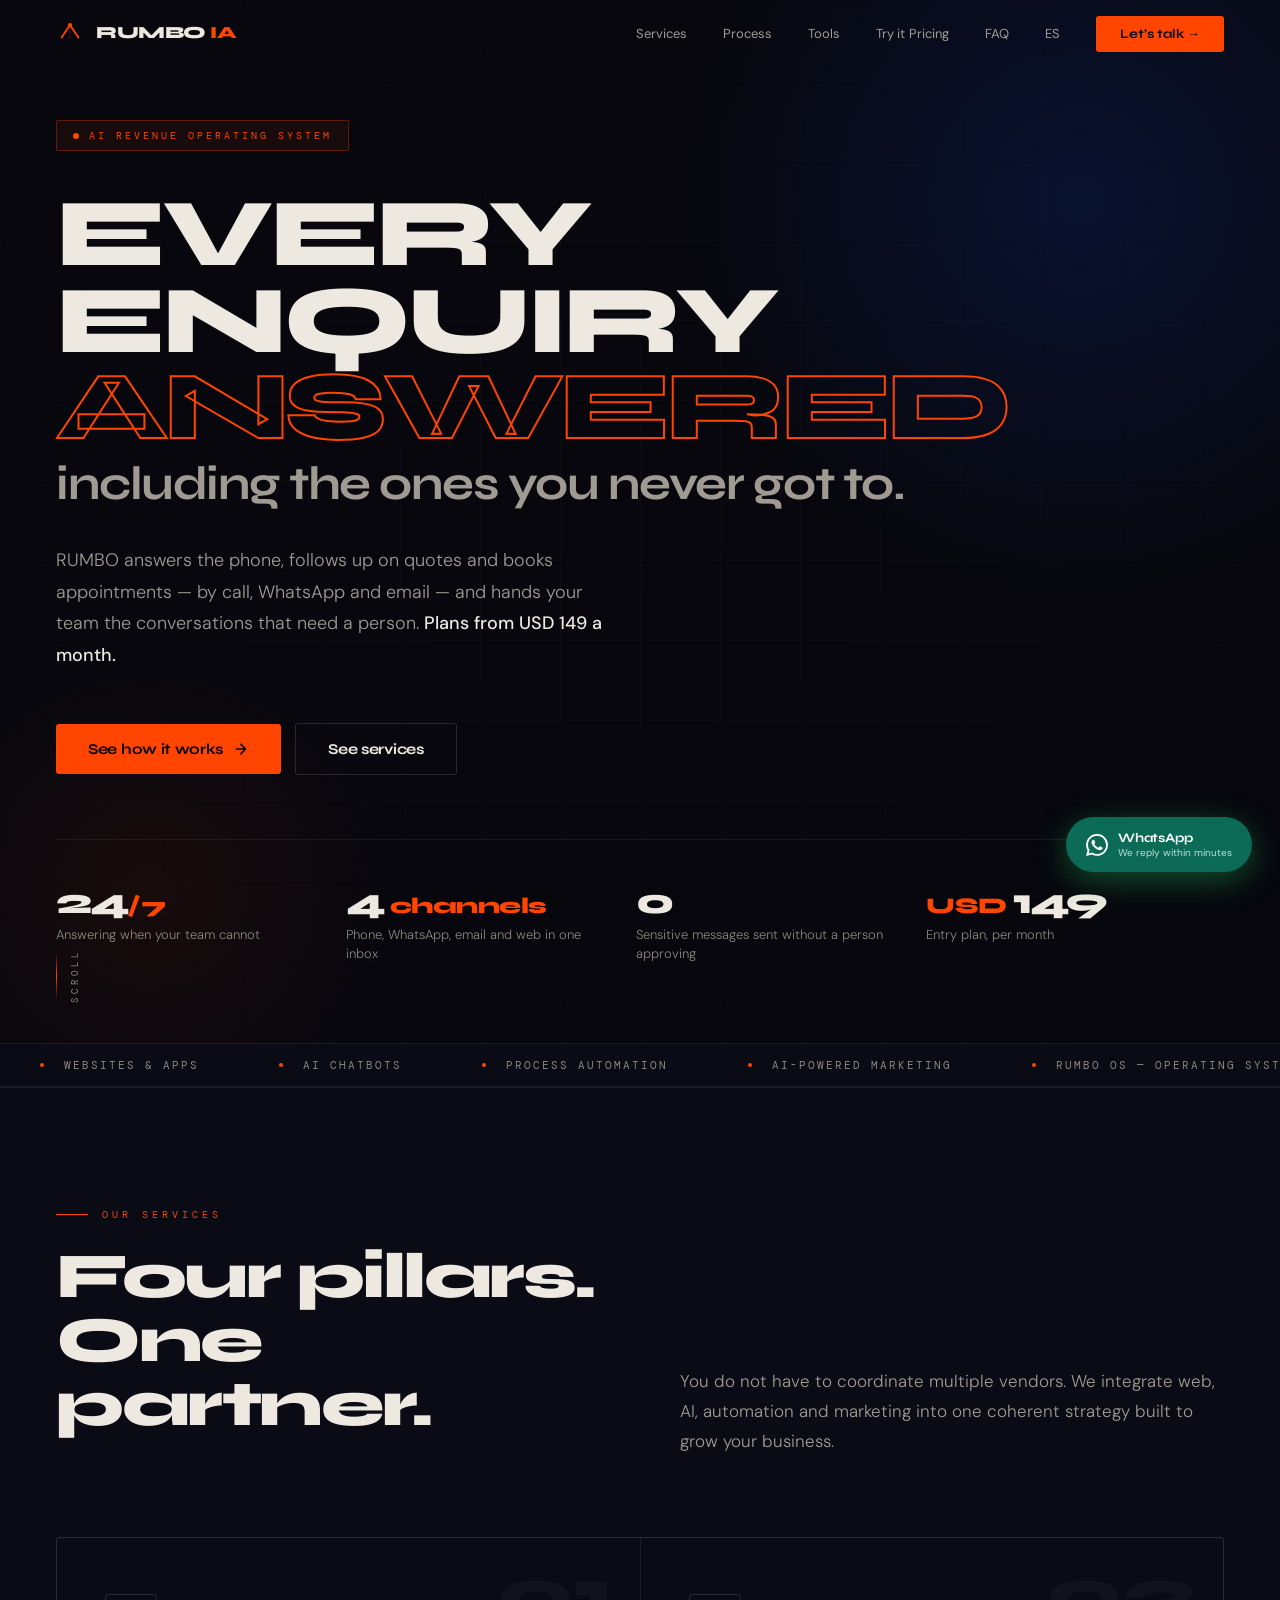
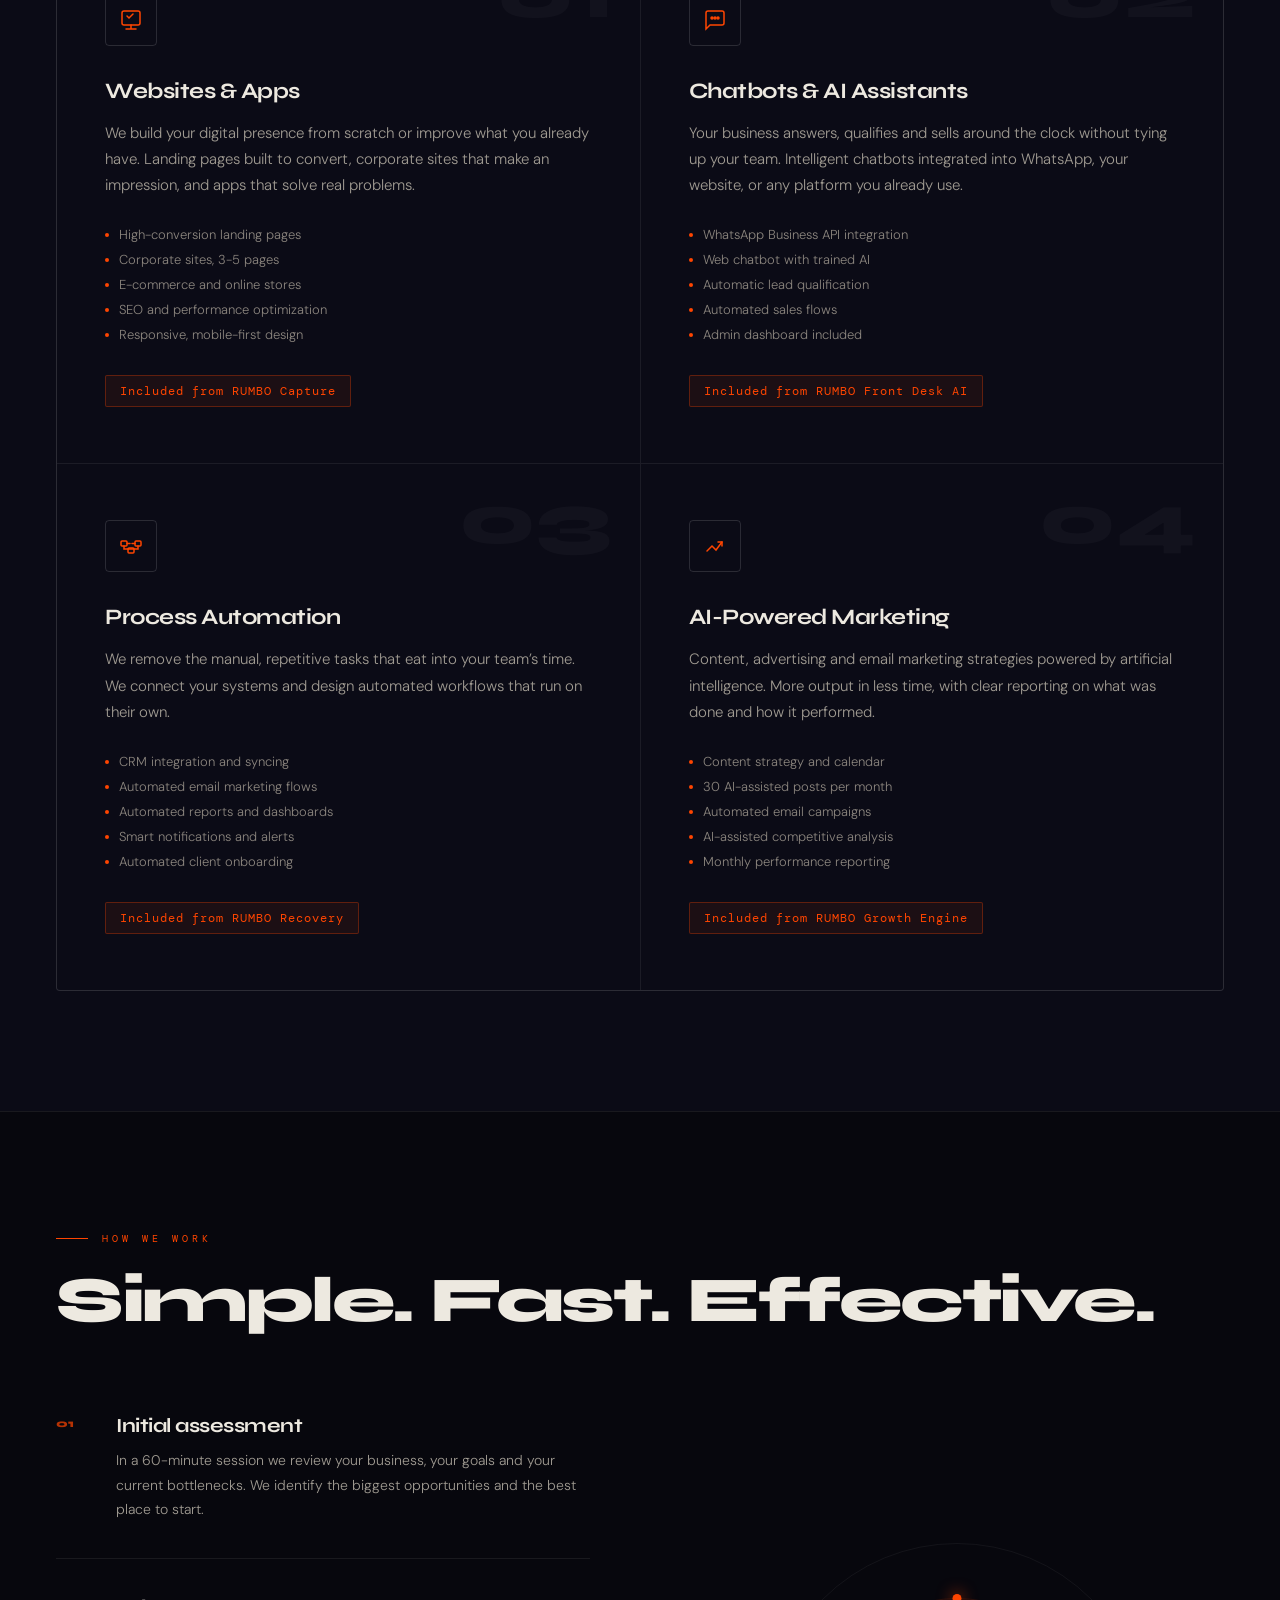
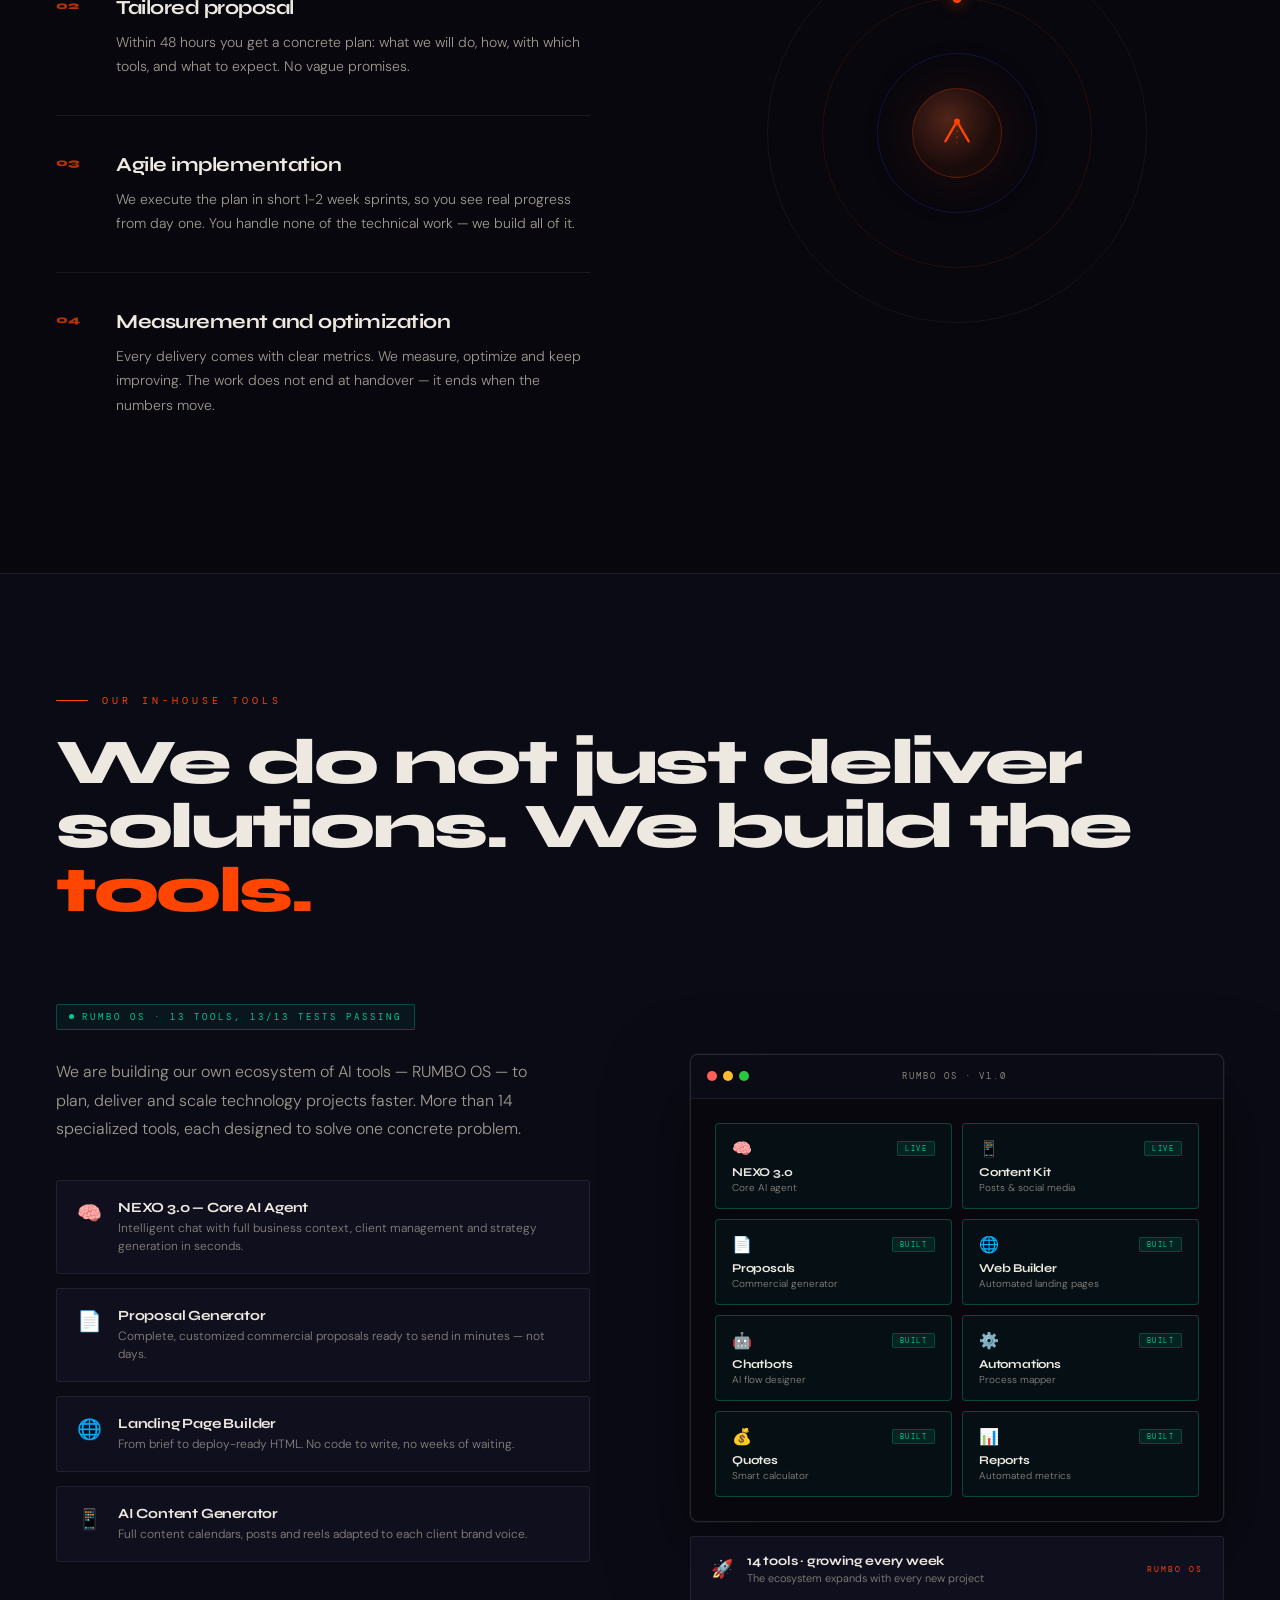
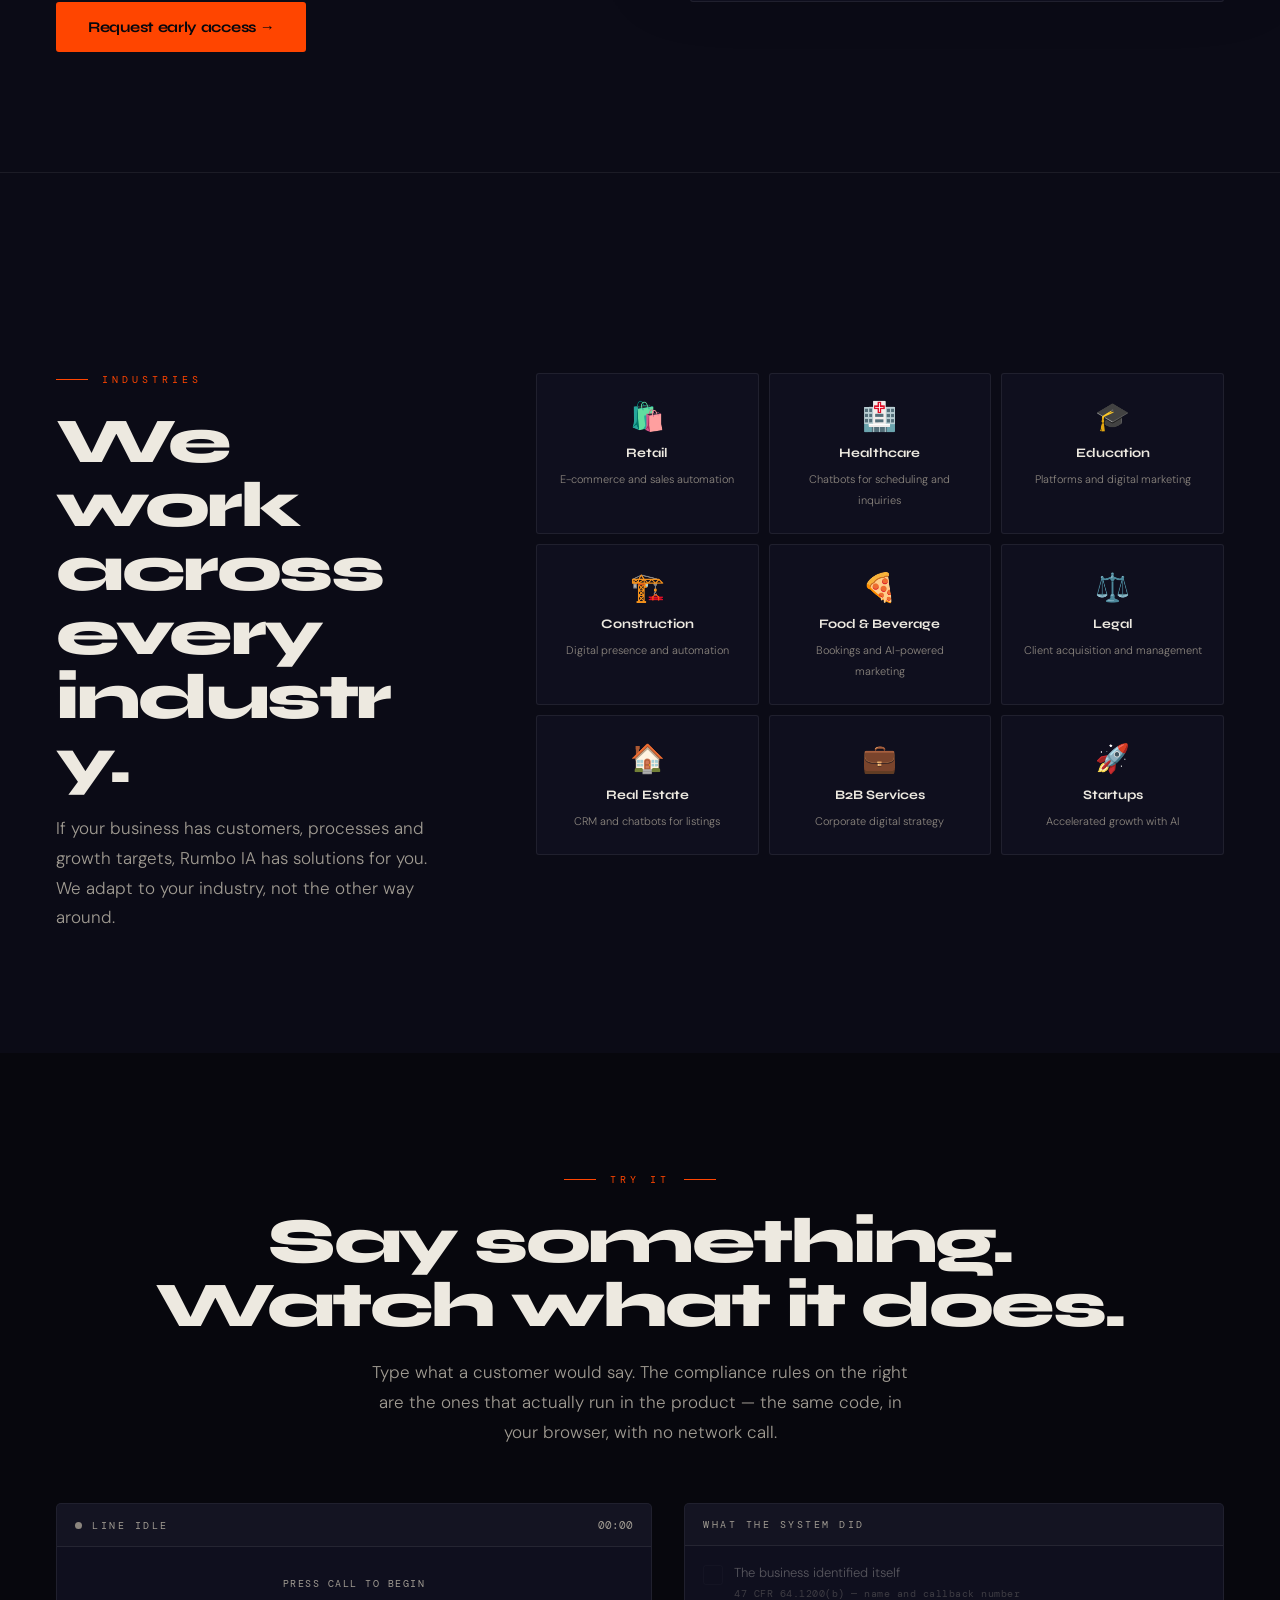
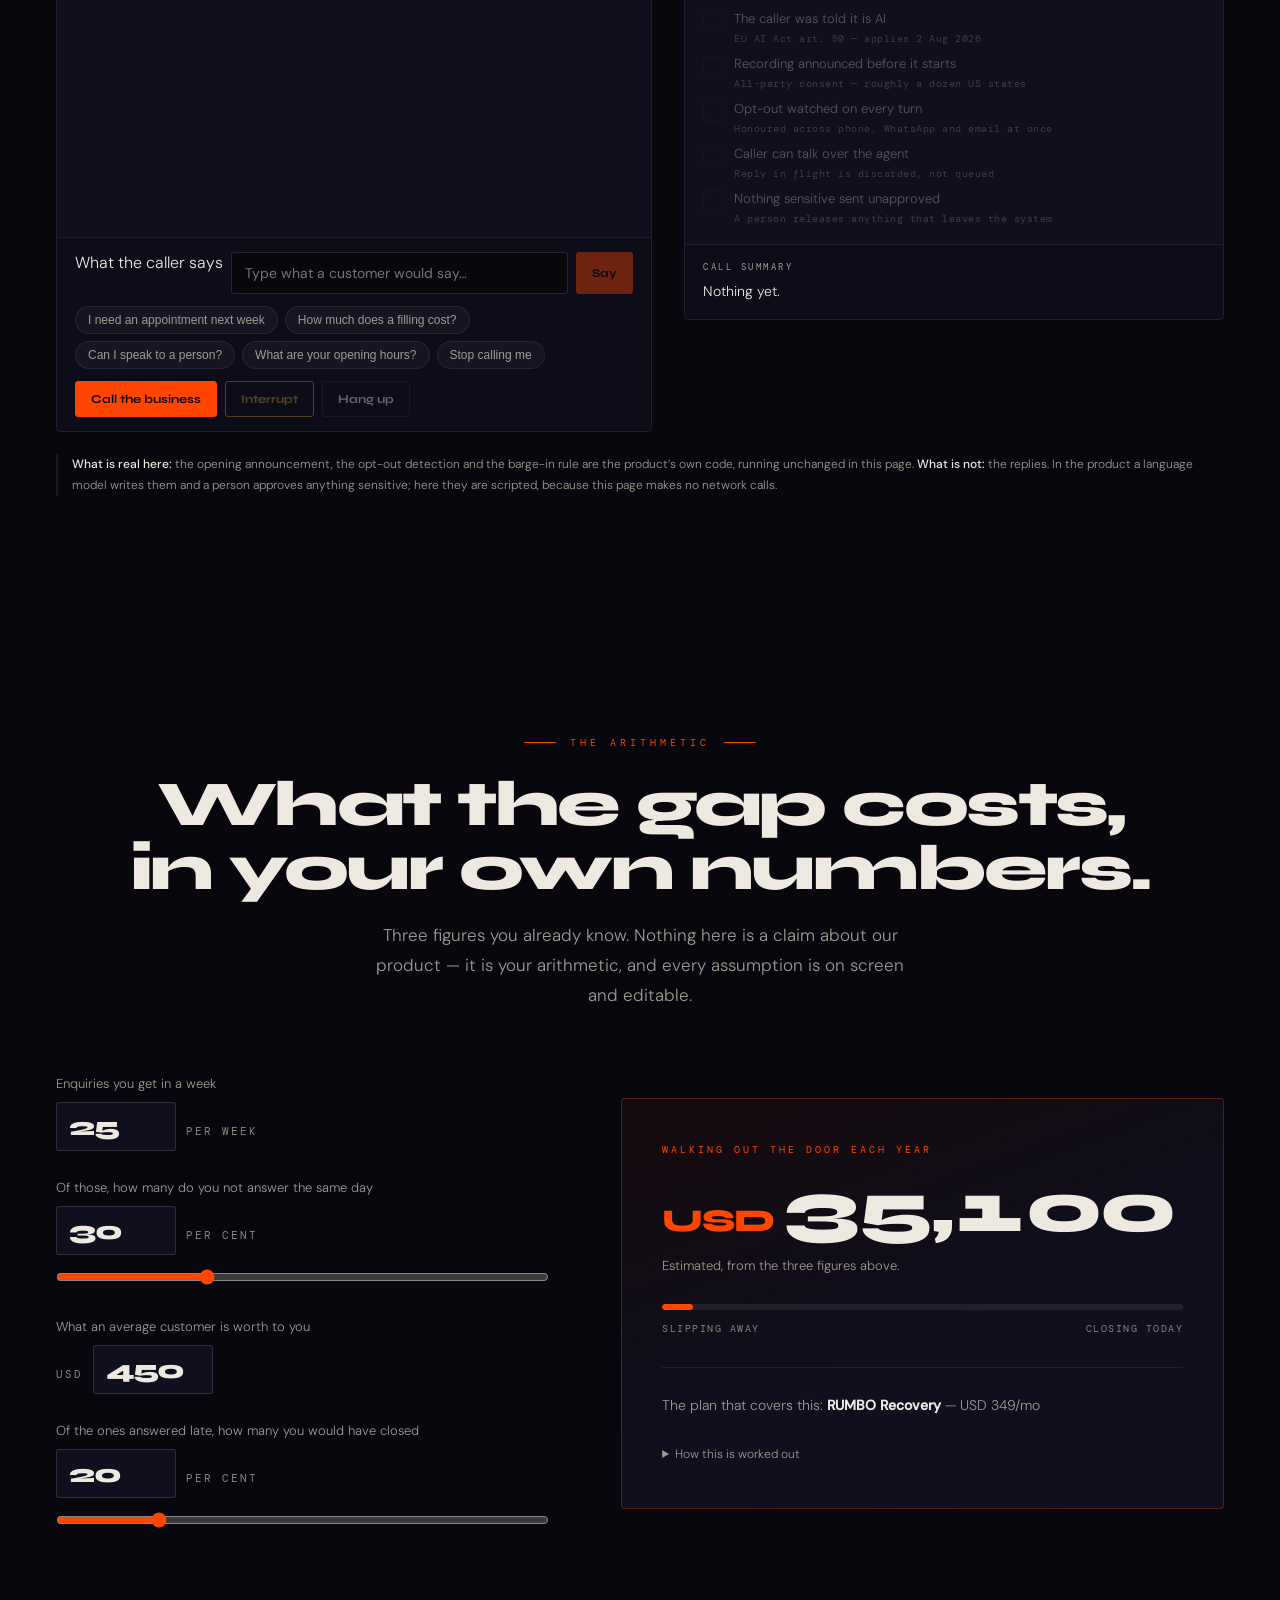
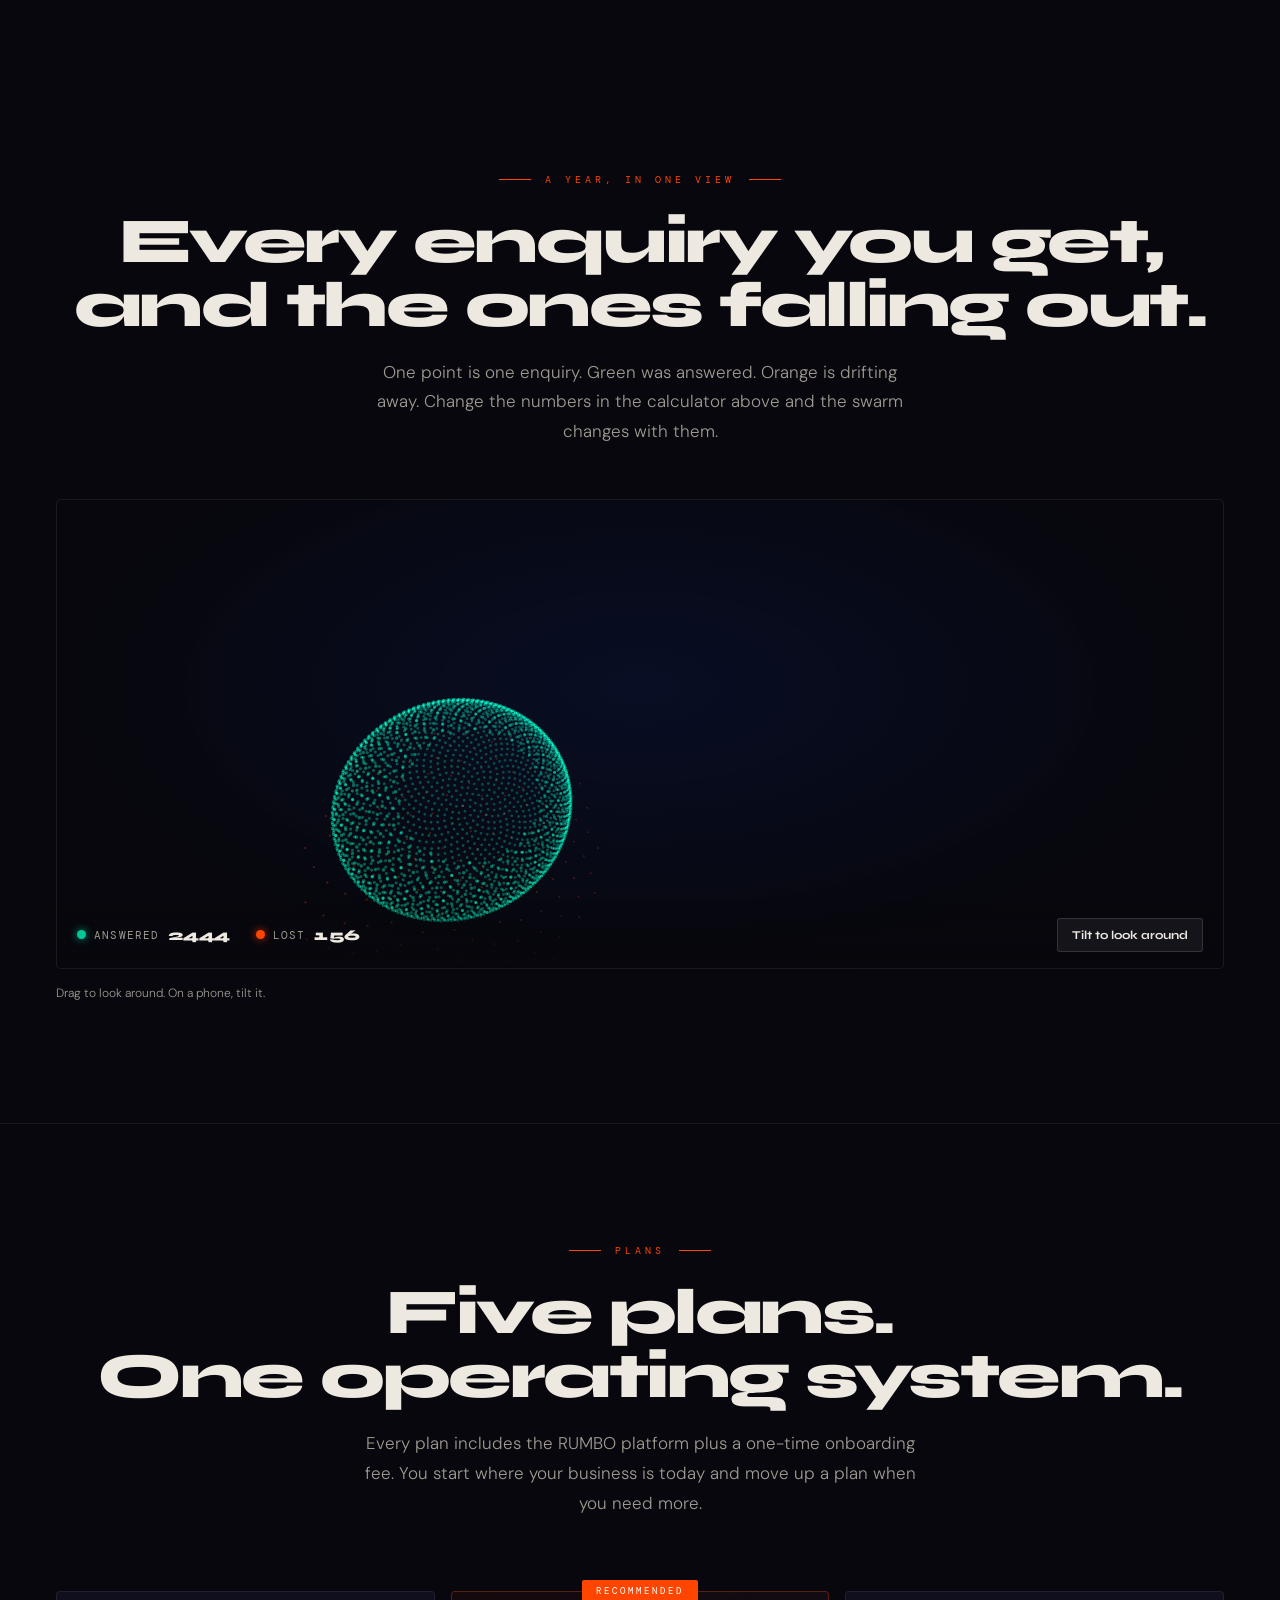
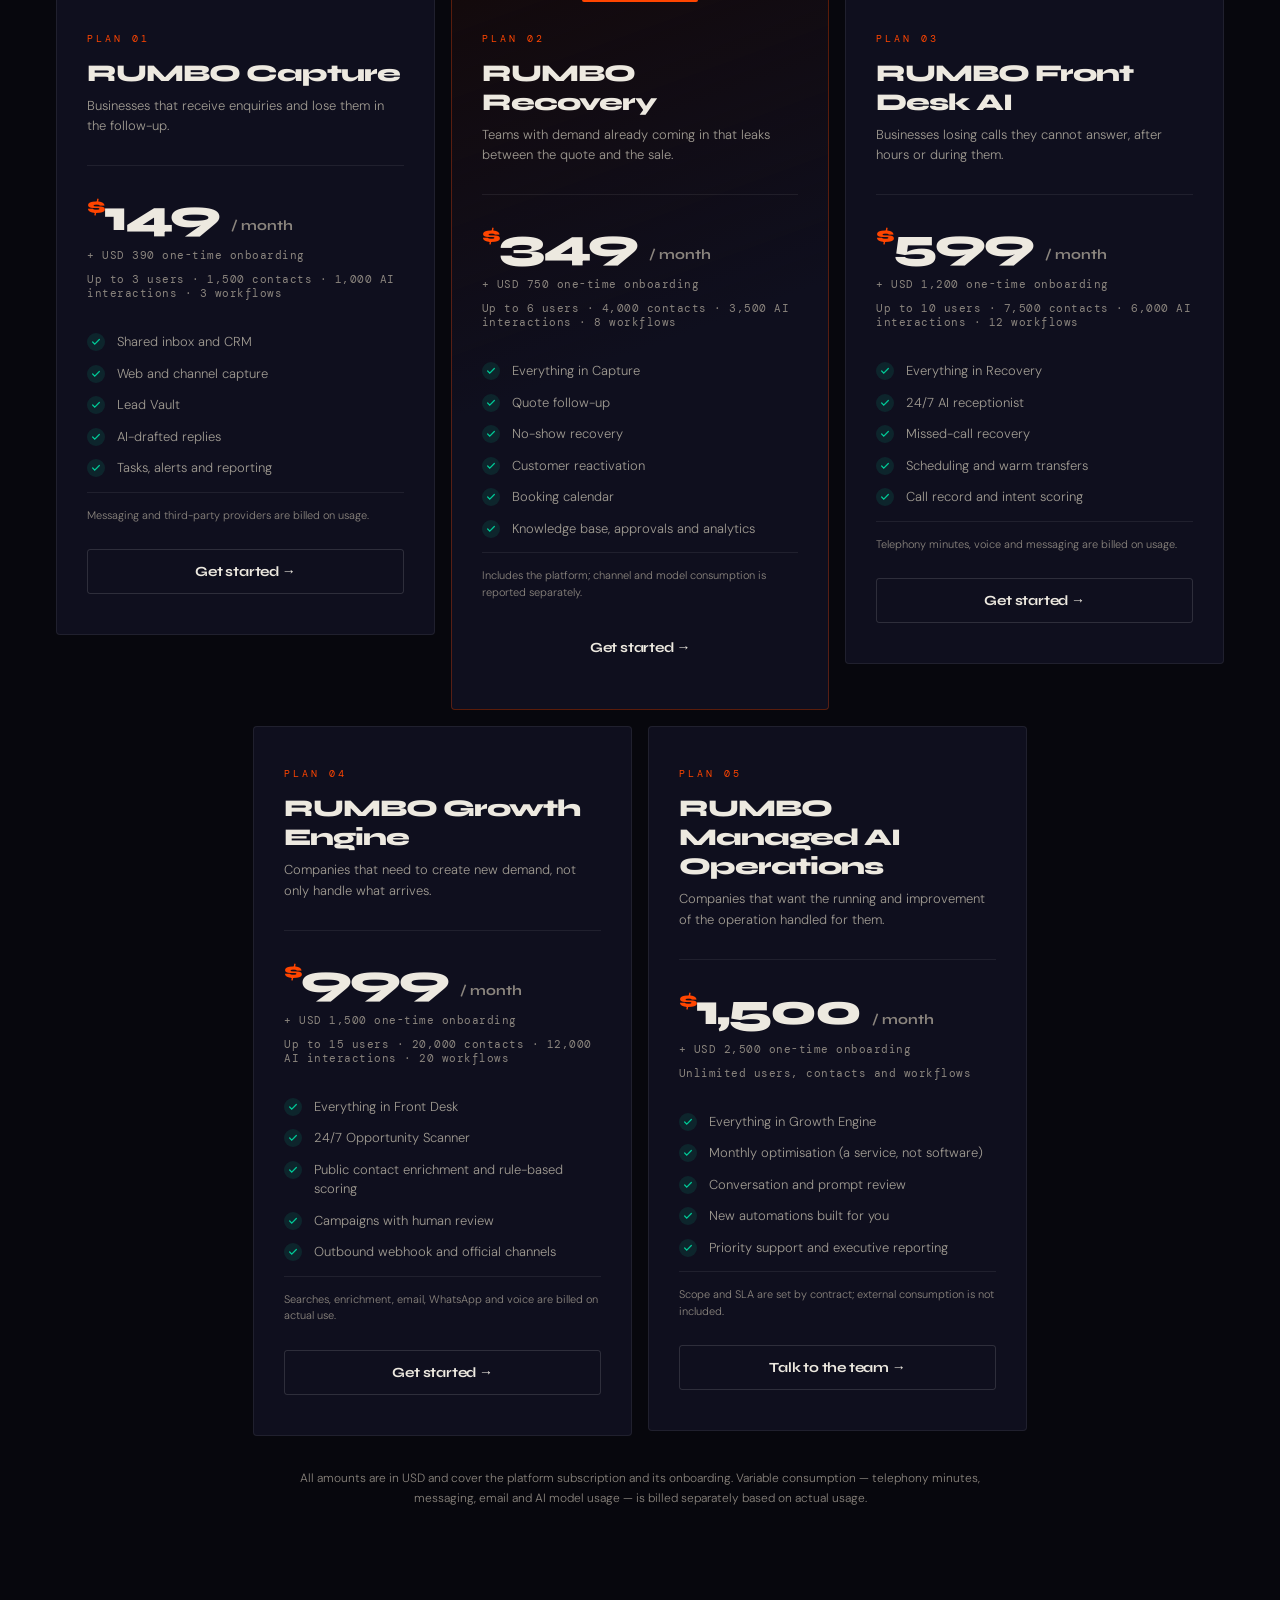
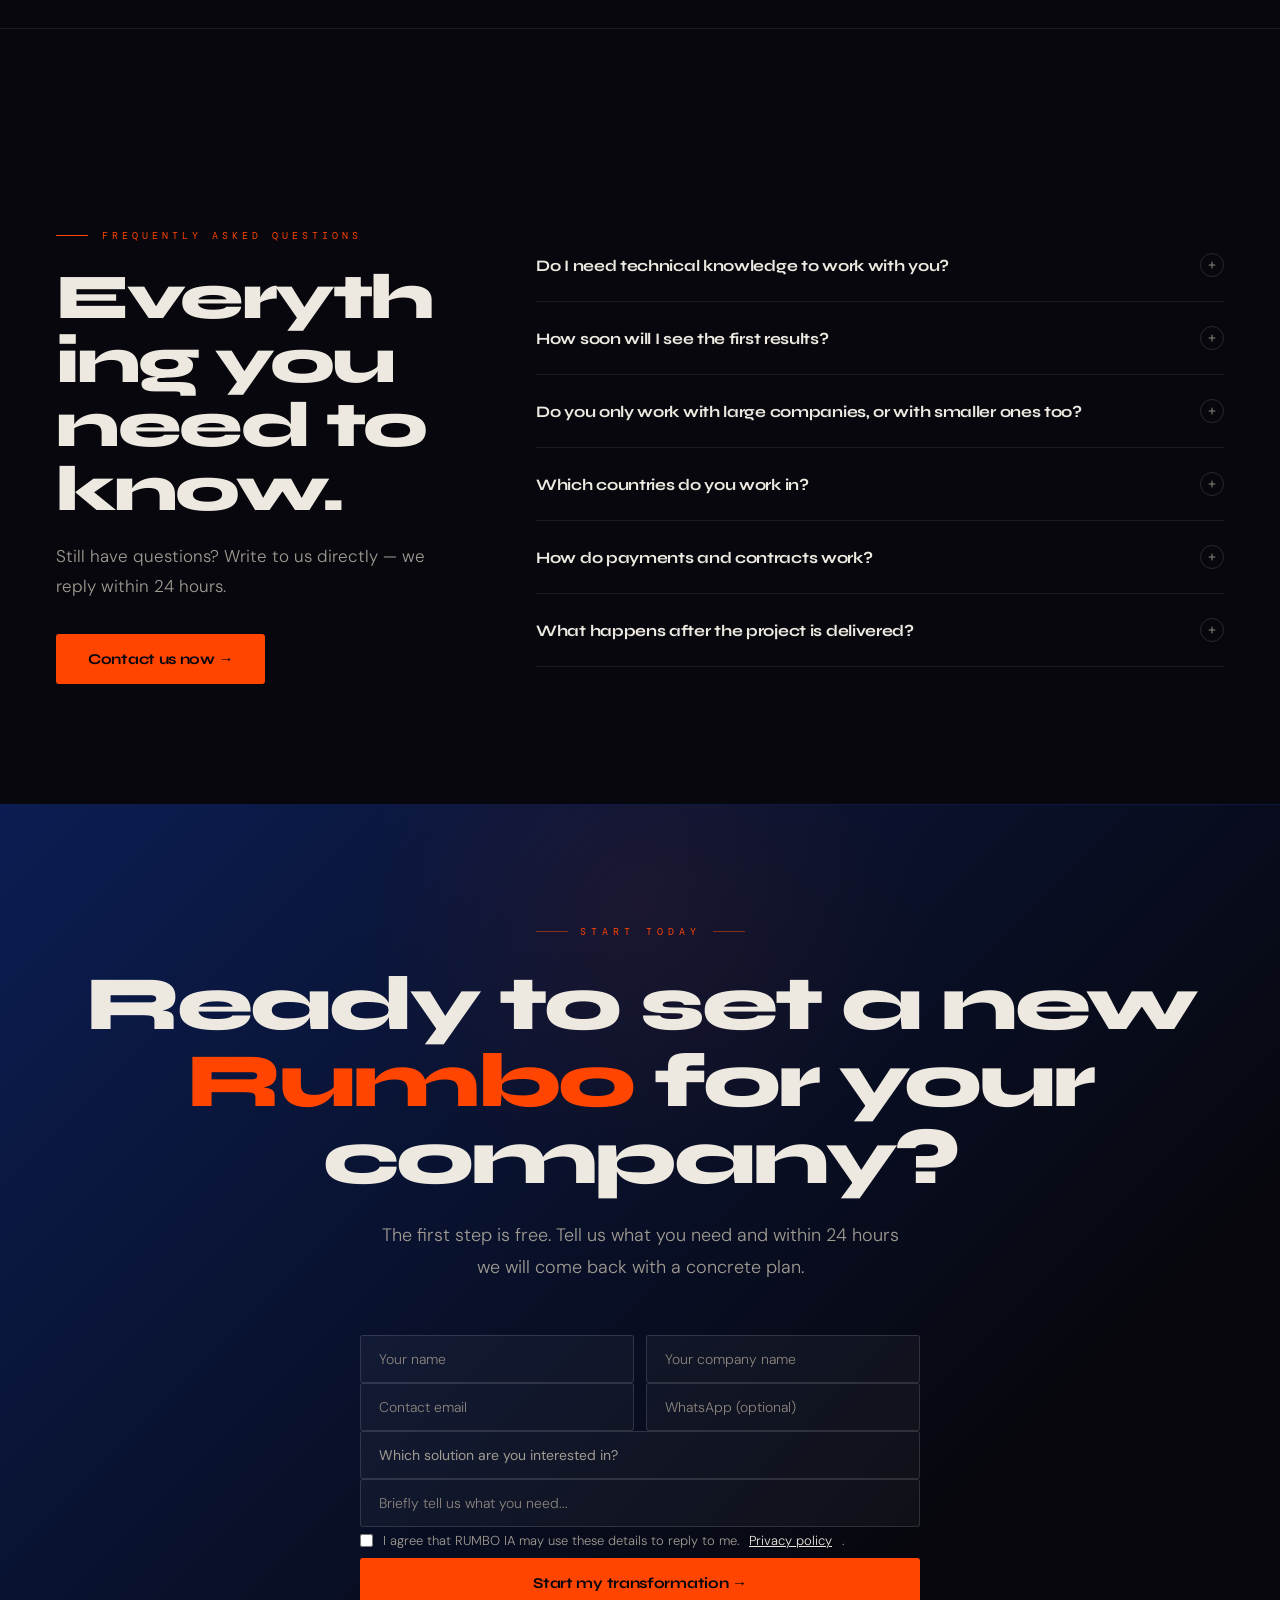
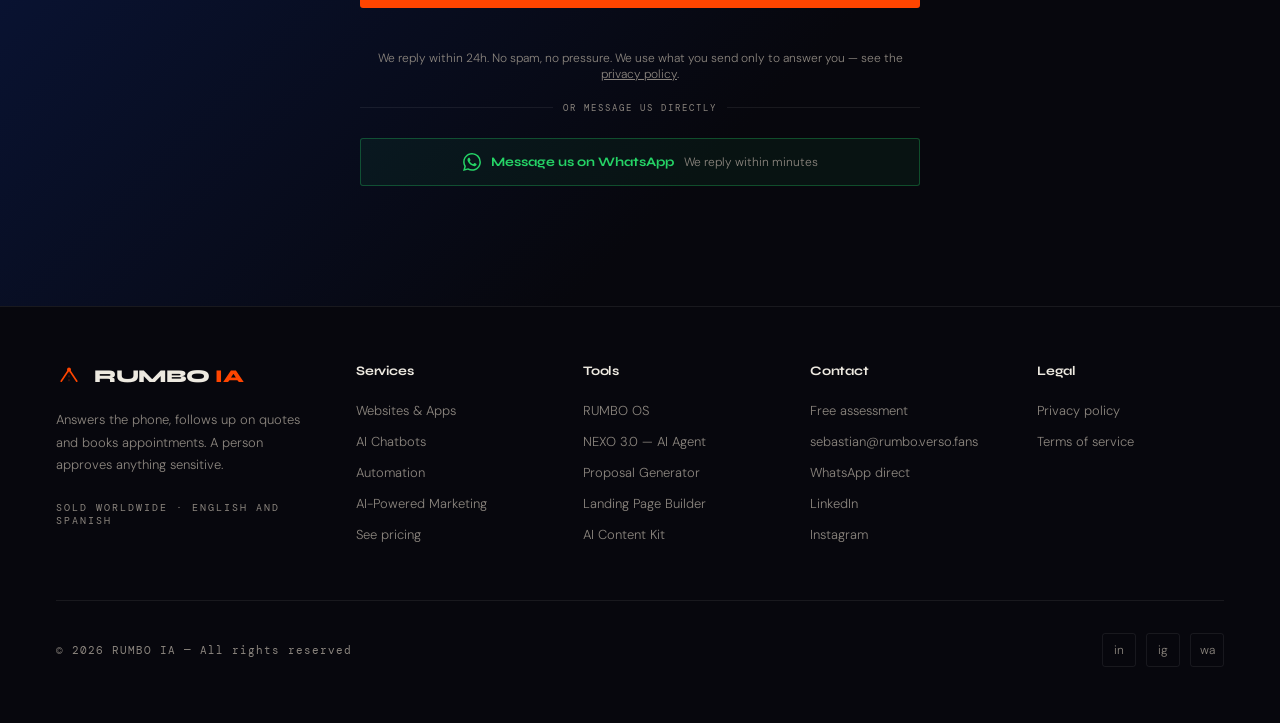
==== commit 8cca5ce3: "Merge f394aada783bae99221d0ec99680d3f2eed5f65b into d798e226ed5fec35ee995dc422e5aa6067979d43" ====
--- a/apps/landing-publica/index.html
+++ b/apps/landing-publica/index.html
@@ -17,7 +17,7 @@
 <meta property="og:site_name" content="RUMBO IA">
 
 <meta name="twitter:card" content="summary_large_image">
-<meta name="twitter:site" content="@RumboAGI">
+<meta name="twitter:site" content="@rumbo_ia">
 <meta name="twitter:title" content="RUMBO IA">
 <meta name="twitter:description" content="AI-powered CRM and business automation with human control.">
 <meta name="twitter:image" content="https://rumbo.verso.fans/og-image.jpg">
@@ -344,7 +344,7 @@
 .social-link:hover{border-color:var(--orange);color:var(--orange);background:var(--o-bg)}
 
 /* WHATSAPP FAB */
-.wa-fab{position:fixed;bottom:28px;right:28px;z-index:200;display:flex;align-items:center;gap:10px;padding:13px 20px;background:#25D366;border-radius:40px;text-decoration:none;box-shadow:0 8px 32px rgba(37,211,102,.35);transition:transform .3s,box-shadow .3s;animation:waPop .5s 1.5s ease both}
+.wa-fab{position:fixed;bottom:28px;right:28px;z-index:200;display:flex;align-items:center;gap:10px;padding:13px 20px;background:#0B6B57;border-radius:40px;text-decoration:none;box-shadow:0 8px 32px rgba(37,211,102,.35);transition:transform .3s,box-shadow .3s;animation:waPop .5s 1.5s ease both}
 .wa-fab:hover{transform:translateY(-3px);box-shadow:0 16px 48px rgba(37,211,102,.45)}
 .wa-fab-icon{width:22px;height:22px;fill:#fff;flex-shrink:0}
 .wa-fab-text{font-family:var(--fd);font-size:13px;font-weight:700;color:#fff;letter-spacing:-.2px;white-space:nowrap}
@@ -611,7 +611,7 @@
 
 <a href="#main-content" class="sr-only" style="position:absolute;left:-9999px;top:auto;width:1px;height:1px;overflow:hidden">Skip to main content</a>
 
-<a href="https://form.typeform.com/to/Tu3D3tVo"
+<a href="mailto:sebastian@rumbo.verso.fans?subject=RUMBO%20IA%20Inquiry&body=Hello%20RUMBO%20IA%2C%20I%20would%20like%20to%20know%20more%20about%20your%20services"
    target="_blank"
    rel="noopener noreferrer"
    class="wa-fab"
@@ -671,7 +671,7 @@
       <span class="line-3">including the ones you never got to.</span>
     </h1>
     <p class="hero-desc">
-      RUMBO answers the phone, follows up on quotes and books appointments &mdash; by call, WhatsApp and email &mdash; and hands your team the conversations that need a person. <strong>Revenue Recovery Sprint: USD 149 one-time for 14 calendar days.</strong>
+      RUMBO answers the phone, follows up on quotes and books appointments &mdash; by call, WhatsApp and email &mdash; and hands your team the conversations that need a person. <strong>Plans from USD 149 a month.</strong>
     </p>
     <div class="hero-actions">
       <a href="#contacto" class="btn-primary">
@@ -695,7 +695,7 @@
       </div>
       <div>
         <div class="hero-stat-num"><span>USD </span>149</div>
-        <div class="hero-stat-label">Entry sprint · one-time payment · 14 days</div>
+        <div class="hero-stat-label">Entry plan, per month</div>
       </div>
     </div>
   </div>
@@ -1107,7 +1107,116 @@
   <p class="swarm-hint reveal" id="swarm-status">Drag to look around. On a phone, tilt it.</p>
 </section>
 
-<section id="precios" aria-labelledby="precios-heading"><div style="text-align:center" class="reveal"><div class="section-eyebrow" style="justify-content:center"><span class="eyebrow-line" aria-hidden="true"></span><span class="eyebrow-text">Entry offer</span><span class="eyebrow-line" aria-hidden="true"></span></div><h2 class="section-title" id="precios-heading">Revenue Recovery Sprint.<br>One flow · 14 days.</h2><p class="section-sub" style="margin:0 auto;text-align:center">Written scope before work starts and a baseline to measure what changed.</p></div><div class="pricing-grid"><article class="pricing-card reveal featured"><div class="pc-tier">Bounded pilot</div><div class="pc-name">Revenue Recovery Sprint</div><p class="pc-desc">One defined problem and one commercial flow.</p><div class="pc-price"><div class="pc-amount"><span class="currency">USD </span>149</div><div class="pc-setup">One-time payment before kickoff · 14 calendar days</div></div><ul class="pc-features" style="list-style:none"><li class="pc-feature">Baseline before claiming results</li><li class="pc-feature">Automation only inside the agreed scope</li><li class="pc-feature">Human control for sensitive actions</li><li class="pc-feature">Closing evidence to decide continuity</li></ul><p class="pc-usage-note">No ROI guarantee. Any later continuity is agreed separately.</p><a href="#contacto" class="btn-plan outline">Evaluate fit &rarr;</a></article></div></section>
+<section id="precios" aria-labelledby="precios-heading">
+  <div style="text-align:center" class="reveal">
+    <div class="section-eyebrow" style="justify-content:center">
+      <span class="eyebrow-line" aria-hidden="true"></span>
+      <span class="eyebrow-text">Plans</span>
+      <span class="eyebrow-line" aria-hidden="true"></span>
+    </div>
+    <h2 class="section-title" id="precios-heading">Five plans.<br>One operating system.</h2>
+    <p class="section-sub" style="margin:0 auto;text-align:center">Every plan includes the RUMBO platform plus a one-time onboarding fee. You start where your business is today and move up a plan when you need more.</p>
+  </div>
+  <div class="pricing-grid">
+    <article class="pricing-card reveal reveal-delay-1">
+      <div class="pc-tier">Plan 01</div>
+      <div class="pc-name">RUMBO Capture</div>
+      <p class="pc-desc">Businesses that receive enquiries and lose them in the follow-up.</p>
+      <div class="pc-price">
+        <div class="pc-amount"><span class="currency">$</span>149 <span class="period">/ month</span></div>
+        <div class="pc-setup">+ USD 390 one-time onboarding</div>
+        <div class="pc-setup">Up to 3 users &middot; 1,500 contacts &middot; 1,000 AI interactions &middot; 3 workflows</div>
+      </div>
+      <ul class="pc-features" style="list-style:none">
+        <li class="pc-feature"><div class="pc-feature-icon"><svg width="10" height="10" viewBox="0 0 24 24" fill="none" stroke="#00C896" stroke-width="3" stroke-linecap="round" aria-hidden="true"><path d="M20 6L9 17l-5-5"/></svg></div>Shared inbox and CRM</li>
+        <li class="pc-feature"><div class="pc-feature-icon"><svg width="10" height="10" viewBox="0 0 24 24" fill="none" stroke="#00C896" stroke-width="3" stroke-linecap="round" aria-hidden="true"><path d="M20 6L9 17l-5-5"/></svg></div>Web and channel capture</li>
+        <li class="pc-feature"><div class="pc-feature-icon"><svg width="10" height="10" viewBox="0 0 24 24" fill="none" stroke="#00C896" stroke-width="3" stroke-linecap="round" aria-hidden="true"><path d="M20 6L9 17l-5-5"/></svg></div>Lead Vault</li>
+        <li class="pc-feature"><div class="pc-feature-icon"><svg width="10" height="10" viewBox="0 0 24 24" fill="none" stroke="#00C896" stroke-width="3" stroke-linecap="round" aria-hidden="true"><path d="M20 6L9 17l-5-5"/></svg></div>AI-drafted replies</li>
+        <li class="pc-feature"><div class="pc-feature-icon"><svg width="10" height="10" viewBox="0 0 24 24" fill="none" stroke="#00C896" stroke-width="3" stroke-linecap="round" aria-hidden="true"><path d="M20 6L9 17l-5-5"/></svg></div>Tasks, alerts and reporting</li>
+      </ul>
+      <p class="pc-usage-note">Messaging and third-party providers are billed on usage.</p>
+      <a href="#contacto" class="btn-plan outline">Get started &rarr;</a>
+    </article>
+    <article class="pricing-card reveal reveal-delay-2 featured">
+      <div class="pc-tier">Plan 02</div>
+      <div class="pc-name">RUMBO Recovery</div>
+      <p class="pc-desc">Teams with demand already coming in that leaks between the quote and the sale.</p>
+      <div class="pc-price">
+        <div class="pc-amount"><span class="currency">$</span>349 <span class="period">/ month</span></div>
+        <div class="pc-setup">+ USD 750 one-time onboarding</div>
+        <div class="pc-setup">Up to 6 users &middot; 4,000 contacts &middot; 3,500 AI interactions &middot; 8 workflows</div>
+      </div>
+      <ul class="pc-features" style="list-style:none">
+        <li class="pc-feature"><div class="pc-feature-icon"><svg width="10" height="10" viewBox="0 0 24 24" fill="none" stroke="#00C896" stroke-width="3" stroke-linecap="round" aria-hidden="true"><path d="M20 6L9 17l-5-5"/></svg></div>Everything in Capture</li>
+        <li class="pc-feature"><div class="pc-feature-icon"><svg width="10" height="10" viewBox="0 0 24 24" fill="none" stroke="#00C896" stroke-width="3" stroke-linecap="round" aria-hidden="true"><path d="M20 6L9 17l-5-5"/></svg></div>Quote follow-up</li>
+        <li class="pc-feature"><div class="pc-feature-icon"><svg width="10" height="10" viewBox="0 0 24 24" fill="none" stroke="#00C896" stroke-width="3" stroke-linecap="round" aria-hidden="true"><path d="M20 6L9 17l-5-5"/></svg></div>No-show recovery</li>
+        <li class="pc-feature"><div class="pc-feature-icon"><svg width="10" height="10" viewBox="0 0 24 24" fill="none" stroke="#00C896" stroke-width="3" stroke-linecap="round" aria-hidden="true"><path d="M20 6L9 17l-5-5"/></svg></div>Customer reactivation</li>
+        <li class="pc-feature"><div class="pc-feature-icon"><svg width="10" height="10" viewBox="0 0 24 24" fill="none" stroke="#00C896" stroke-width="3" stroke-linecap="round" aria-hidden="true"><path d="M20 6L9 17l-5-5"/></svg></div>Booking calendar</li>
+        <li class="pc-feature"><div class="pc-feature-icon"><svg width="10" height="10" viewBox="0 0 24 24" fill="none" stroke="#00C896" stroke-width="3" stroke-linecap="round" aria-hidden="true"><path d="M20 6L9 17l-5-5"/></svg></div>Knowledge base, approvals and analytics</li>
+      </ul>
+      <p class="pc-usage-note">Includes the platform; channel and model consumption is reported separately.</p>
+      <a href="#contacto" class="btn-plan">Get started &rarr;</a>
+    </article>
+    <article class="pricing-card reveal reveal-delay-3">
+      <div class="pc-tier">Plan 03</div>
+      <div class="pc-name">RUMBO Front Desk AI</div>
+      <p class="pc-desc">Businesses losing calls they cannot answer, after hours or during them.</p>
+      <div class="pc-price">
+        <div class="pc-amount"><span class="currency">$</span>599 <span class="period">/ month</span></div>
+        <div class="pc-setup">+ USD 1,200 one-time onboarding</div>
+        <div class="pc-setup">Up to 10 users &middot; 7,500 contacts &middot; 6,000 AI interactions &middot; 12 workflows</div>
+      </div>
+      <ul class="pc-features" style="list-style:none">
+        <li class="pc-feature"><div class="pc-feature-icon"><svg width="10" height="10" viewBox="0 0 24 24" fill="none" stroke="#00C896" stroke-width="3" stroke-linecap="round" aria-hidden="true"><path d="M20 6L9 17l-5-5"/></svg></div>Everything in Recovery</li>
+        <li class="pc-feature"><div class="pc-feature-icon"><svg width="10" height="10" viewBox="0 0 24 24" fill="none" stroke="#00C896" stroke-width="3" stroke-linecap="round" aria-hidden="true"><path d="M20 6L9 17l-5-5"/></svg></div>24/7 AI receptionist</li>
+        <li class="pc-feature"><div class="pc-feature-icon"><svg width="10" height="10" viewBox="0 0 24 24" fill="none" stroke="#00C896" stroke-width="3" stroke-linecap="round" aria-hidden="true"><path d="M20 6L9 17l-5-5"/></svg></div>Missed-call recovery</li>
+        <li class="pc-feature"><div class="pc-feature-icon"><svg width="10" height="10" viewBox="0 0 24 24" fill="none" stroke="#00C896" stroke-width="3" stroke-linecap="round" aria-hidden="true"><path d="M20 6L9 17l-5-5"/></svg></div>Scheduling and warm transfers</li>
+        <li class="pc-feature"><div class="pc-feature-icon"><svg width="10" height="10" viewBox="0 0 24 24" fill="none" stroke="#00C896" stroke-width="3" stroke-linecap="round" aria-hidden="true"><path d="M20 6L9 17l-5-5"/></svg></div>Call record and intent scoring</li>
+      </ul>
+      <p class="pc-usage-note">Telephony minutes, voice and messaging are billed on usage.</p>
+      <a href="#contacto" class="btn-plan outline">Get started &rarr;</a>
+    </article>
+    <article class="pricing-card reveal reveal-delay-4">
+      <div class="pc-tier">Plan 04</div>
+      <div class="pc-name">RUMBO Growth Engine</div>
+      <p class="pc-desc">Companies that need to create new demand, not only handle what arrives.</p>
+      <div class="pc-price">
+        <div class="pc-amount"><span class="currency">$</span>999 <span class="period">/ month</span></div>
+        <div class="pc-setup">+ USD 1,500 one-time onboarding</div>
+        <div class="pc-setup">Up to 15 users &middot; 20,000 contacts &middot; 12,000 AI interactions &middot; 20 workflows</div>
+      </div>
+      <ul class="pc-features" style="list-style:none">
+        <li class="pc-feature"><div class="pc-feature-icon"><svg width="10" height="10" viewBox="0 0 24 24" fill="none" stroke="#00C896" stroke-width="3" stroke-linecap="round" aria-hidden="true"><path d="M20 6L9 17l-5-5"/></svg></div>Everything in Front Desk</li>
+        <li class="pc-feature"><div class="pc-feature-icon"><svg width="10" height="10" viewBox="0 0 24 24" fill="none" stroke="#00C896" stroke-width="3" stroke-linecap="round" aria-hidden="true"><path d="M20 6L9 17l-5-5"/></svg></div>24/7 Opportunity Scanner</li>
+        <li class="pc-feature"><div class="pc-feature-icon"><svg width="10" height="10" viewBox="0 0 24 24" fill="none" stroke="#00C896" stroke-width="3" stroke-linecap="round" aria-hidden="true"><path d="M20 6L9 17l-5-5"/></svg></div>Public contact enrichment and rule-based scoring</li>
+        <li class="pc-feature"><div class="pc-feature-icon"><svg width="10" height="10" viewBox="0 0 24 24" fill="none" stroke="#00C896" stroke-width="3" stroke-linecap="round" aria-hidden="true"><path d="M20 6L9 17l-5-5"/></svg></div>Campaigns with human review</li>
+        <li class="pc-feature"><div class="pc-feature-icon"><svg width="10" height="10" viewBox="0 0 24 24" fill="none" stroke="#00C896" stroke-width="3" stroke-linecap="round" aria-hidden="true"><path d="M20 6L9 17l-5-5"/></svg></div>Outbound webhook and official channels</li>
+      </ul>
+      <p class="pc-usage-note">Searches, enrichment, email, WhatsApp and voice are billed on actual use.</p>
+      <a href="#contacto" class="btn-plan outline">Get started &rarr;</a>
+    </article>
+    <article class="pricing-card reveal reveal-delay-4">
+      <div class="pc-tier">Plan 05</div>
+      <div class="pc-name">RUMBO Managed AI Operations</div>
+      <p class="pc-desc">Companies that want the running and improvement of the operation handled for them.</p>
+      <div class="pc-price">
+        <div class="pc-amount"><span class="currency">$</span>1,500 <span class="period">/ month</span></div>
+        <div class="pc-setup">+ USD 2,500 one-time onboarding</div>
+        <div class="pc-setup">Unlimited users, contacts and workflows</div>
+      </div>
+      <ul class="pc-features" style="list-style:none">
+        <li class="pc-feature"><div class="pc-feature-icon"><svg width="10" height="10" viewBox="0 0 24 24" fill="none" stroke="#00C896" stroke-width="3" stroke-linecap="round" aria-hidden="true"><path d="M20 6L9 17l-5-5"/></svg></div>Everything in Growth Engine</li>
+        <li class="pc-feature"><div class="pc-feature-icon"><svg width="10" height="10" viewBox="0 0 24 24" fill="none" stroke="#00C896" stroke-width="3" stroke-linecap="round" aria-hidden="true"><path d="M20 6L9 17l-5-5"/></svg></div>Monthly optimisation (a service, not software)</li>
+        <li class="pc-feature"><div class="pc-feature-icon"><svg width="10" height="10" viewBox="0 0 24 24" fill="none" stroke="#00C896" stroke-width="3" stroke-linecap="round" aria-hidden="true"><path d="M20 6L9 17l-5-5"/></svg></div>Conversation and prompt review</li>
+        <li class="pc-feature"><div class="pc-feature-icon"><svg width="10" height="10" viewBox="0 0 24 24" fill="none" stroke="#00C896" stroke-width="3" stroke-linecap="round" aria-hidden="true"><path d="M20 6L9 17l-5-5"/></svg></div>New automations built for you</li>
+        <li class="pc-feature"><div class="pc-feature-icon"><svg width="10" height="10" viewBox="0 0 24 24" fill="none" stroke="#00C896" stroke-width="3" stroke-linecap="round" aria-hidden="true"><path d="M20 6L9 17l-5-5"/></svg></div>Priority support and executive reporting</li>
+      </ul>
+      <p class="pc-usage-note">Scope and SLA are set by contract; external consumption is not included.</p>
+      <a href="#contacto" class="btn-plan outline">Talk to the team &rarr;</a>
+    </article>
+  </div>
+  <p class="pricing-footnote reveal">All amounts are in USD and cover the platform subscription and its onboarding. Variable consumption &mdash; telephony minutes, messaging, email and AI model usage &mdash; is billed separately based on actual usage.</p>
+</section>
 
 
 <section id="faq" aria-labelledby="faq-heading">
@@ -1132,7 +1241,7 @@
       </div>
       <div class="faq-item">
         <button class="faq-question" onclick="toggleFaq(this)" aria-expanded="false">Do you only work with large companies, or with smaller ones too?<div class="faq-icon" aria-hidden="true"><svg width="10" height="10" viewBox="0 0 24 24" fill="none" stroke="currentColor" stroke-width="2.5" stroke-linecap="round"><path d="M12 5v14M5 12h14"/></svg></div></button>
-        <div class="faq-answer">We work with businesses of different sizes. The public entry offer is Revenue Recovery Sprint: one defined flow, 14 calendar days and USD 149 one-time before kickoff.</div>
+        <div class="faq-answer">Both. Plans start at USD 149/month with RUMBO Capture for businesses that are just getting started, and go up to USD 1,500/month with RUMBO Managed AI Operations for companies that want their whole commercial operation supervised. Company size is not the deciding factor — the intent to grow is.</div>
       </div>
       <div class="faq-item">
         <button class="faq-question" onclick="toggleFaq(this)" aria-expanded="false">Which countries do you work in?<div class="faq-icon" aria-hidden="true"><svg width="10" height="10" viewBox="0 0 24 24" fill="none" stroke="currentColor" stroke-width="2.5" stroke-linecap="round"><path d="M12 5v14M5 12h14"/></svg></div></button>
@@ -1140,7 +1249,7 @@
       </div>
       <div class="faq-item">
         <button class="faq-question" onclick="toggleFaq(this)" aria-expanded="false">How do payments and contracts work?<div class="faq-icon" aria-hidden="true"><svg width="10" height="10" viewBox="0 0 24 24" fill="none" stroke="currentColor" stroke-width="2.5" stroke-linecap="round"><path d="M12 5v14M5 12h14"/></svg></div></button>
-        <div class="faq-answer">Revenue Recovery Sprint is paid once before kickoff. Any later continuity, maintenance or variable usage is agreed separately and in writing.</div>
+        <div class="faq-answer">Every plan has two components: a one-time onboarding fee and a monthly subscription, both in USD. Variable consumption — telephony minutes, messaging, email and AI model usage — is billed separately based on actual usage.</div>
       </div>
       <div class="faq-item">
         <button class="faq-question" onclick="toggleFaq(this)" aria-expanded="false">What happens after the project is delivered?<div class="faq-icon" aria-hidden="true"><svg width="10" height="10" viewBox="0 0 24 24" fill="none" stroke="currentColor" stroke-width="2.5" stroke-linecap="round"><path d="M12 5v14M5 12h14"/></svg></div></button>
@@ -1185,7 +1294,7 @@
     </form>
     <p class="form-note">We reply within 24h. No spam, no pressure. We use what you send only to answer you — see the <a href="privacy.html">privacy policy</a>.</p>
     <div class="form-divider"><span class="form-divider-text">or message us directly</span></div>
-    <a href="https://form.typeform.com/to/Tu3D3tVo"
+    <a href="mailto:sebastian@rumbo.verso.fans?subject=RUMBO%20IA%20Consultation&body=Hello%20RUMBO%20IA%2C%20I%20would%20like%20a%20free%20consultation"
        target="_blank"
        rel="noopener noreferrer"
        class="wa-form-btn"
@@ -1233,8 +1342,8 @@
       <div class="footer-col-title">Contact</div>
       <ul class="footer-links">
         <li><a href="#contacto">Free assessment</a></li>
-        <li><a href="https://form.typeform.com/to/Tu3D3tVo">Assessment form</a></li>
-        <li><a href="https://form.typeform.com/to/Tu3D3tVo">WhatsApp direct</a></li>
+        <li><a href="mailto:sebastian@rumbo.verso.fans">sebastian@rumbo.verso.fans</a></li>
+        <li><a href="mailto:sebastian@rumbo.verso.fans?subject=RUMBO%20IA%20WhatsApp%20Request">WhatsApp direct</a></li>
         <li><a href="https://www.linkedin.com" target="_blank" rel="noopener noreferrer">LinkedIn</a></li>
         <li><a href="https://www.instagram.com" target="_blank" rel="noopener noreferrer">Instagram</a></li>
       </ul>
@@ -1252,7 +1361,7 @@
     <div class="footer-socials">
       <a href="https://www.linkedin.com" target="_blank" rel="noopener noreferrer" class="social-link" aria-label="RUMBO IA on LinkedIn">in</a>
       <a href="https://www.instagram.com" target="_blank" rel="noopener noreferrer" class="social-link" aria-label="RUMBO IA on Instagram">ig</a>
-      <a href="https://form.typeform.com/to/Tu3D3tVo" class="social-link" aria-label="RUMBO IA on email">wa</a>
+      <a href="mailto:sebastian@rumbo.verso.fans" class="social-link" aria-label="RUMBO IA on email">wa</a>
     </div>
   </div>
 </footer>
@@ -1456,7 +1565,13 @@
 
   /* Plans mirror domain/product-catalog.json. A visitor who lands on a number
      here and a different one at the pricing table stops trusting both. */
-  var PLANS = [{ name: 'Revenue Recovery Sprint', oneTime: 149, upTo: Infinity }];
+  var PLANS = [
+    { name: 'RUMBO Capture', monthly: 149, upTo: 12000 },
+    { name: 'RUMBO Recovery', monthly: 349, upTo: 60000 },
+    { name: 'RUMBO Front Desk AI', monthly: 599, upTo: 150000 },
+    { name: 'RUMBO Growth Engine', monthly: 999, upTo: 400000 },
+    { name: 'RUMBO Managed AI Operations', monthly: 1500, upTo: Infinity }
+  ];
 
   var clamp = function (input) {
     var value = Number(input.value);
@@ -1485,7 +1600,7 @@
     var plan = PLANS[PLANS.length - 1];
     for (var i = 0; i < PLANS.length; i += 1) { if (lost <= PLANS[i].upTo) { plan = PLANS[i]; break; } }
     planName.textContent = plan.name;
-    planPrice.textContent = '— USD ' + plan.oneTime + ' one-time';
+    planPrice.textContent = '— USD ' + plan.monthly + '/mo';
   }
 
   /* Number field and slider are two views of one value; each keeps the other
--- a/apps/landing-publica/fonts/fonts.css
+++ b/apps/landing-publica/fonts/fonts.css
@@ -0,0 +1,112 @@
+/* Self-hosted. Generated from the Google Fonts stylesheet, Latin subsets
+   only. Serving these from Google leaks every visitor's IP to a third party
+   before they consent, which a Munich court ruled a GDPR violation in
+   January 2022. */
+
+@font-face {
+  font-family: 'DM Mono';
+  font-style: normal;
+  font-weight: 400;
+  font-display: swap;
+  src: url('dm-mono-400-latin-ext.woff2') format('woff2');
+  unicode-range: U+0100-02BA, U+02BD-02C5, U+02C7-02CC, U+02CE-02D7, U+02DD-02FF, U+0304, U+0308, U+0329, U+1D00-1DBF, U+1E00-1E9F, U+1EF2-1EFF, U+2020, U+20A0-20AB, U+20AD-20C0, U+2113, U+2C60-2C7F, U+A720-A7FF;
+}
+
+@font-face {
+  font-family: 'DM Mono';
+  font-style: normal;
+  font-weight: 400;
+  font-display: swap;
+  src: url('dm-mono-400-latin.woff2') format('woff2');
+  unicode-range: U+0000-00FF, U+0131, U+0152-0153, U+02BB-02BC, U+02C6, U+02DA, U+02DC, U+0304, U+0308, U+0329, U+2000-206F, U+20AC, U+2122, U+2191, U+2193, U+2212, U+2215, U+FEFF, U+FFFD;
+}
+
+@font-face {
+  font-family: 'DM Sans';
+  font-style: normal;
+  font-weight: 300;
+  font-display: swap;
+  src: url('dm-sans-300-latin-ext.woff2') format('woff2');
+  unicode-range: U+0100-02BA, U+02BD-02C5, U+02C7-02CC, U+02CE-02D7, U+02DD-02FF, U+0304, U+0308, U+0329, U+1D00-1DBF, U+1E00-1E9F, U+1EF2-1EFF, U+2020, U+20A0-20AB, U+20AD-20C0, U+2113, U+2C60-2C7F, U+A720-A7FF;
+}
+
+@font-face {
+  font-family: 'DM Sans';
+  font-style: normal;
+  font-weight: 300;
+  font-display: swap;
+  src: url('dm-sans-300-latin.woff2') format('woff2');
+  unicode-range: U+0000-00FF, U+0131, U+0152-0153, U+02BB-02BC, U+02C6, U+02DA, U+02DC, U+0304, U+0308, U+0329, U+2000-206F, U+20AC, U+2122, U+2191, U+2193, U+2212, U+2215, U+FEFF, U+FFFD;
+}
+
+@font-face {
+  font-family: 'DM Sans';
+  font-style: normal;
+  font-weight: 400;
+  font-display: swap;
+  src: url('dm-sans-400-latin-ext.woff2') format('woff2');
+  unicode-range: U+0100-02BA, U+02BD-02C5, U+02C7-02CC, U+02CE-02D7, U+02DD-02FF, U+0304, U+0308, U+0329, U+1D00-1DBF, U+1E00-1E9F, U+1EF2-1EFF, U+2020, U+20A0-20AB, U+20AD-20C0, U+2113, U+2C60-2C7F, U+A720-A7FF;
+}
+
+@font-face {
+  font-family: 'DM Sans';
+  font-style: normal;
+  font-weight: 400;
+  font-display: swap;
+  src: url('dm-sans-400-latin.woff2') format('woff2');
+  unicode-range: U+0000-00FF, U+0131, U+0152-0153, U+02BB-02BC, U+02C6, U+02DA, U+02DC, U+0304, U+0308, U+0329, U+2000-206F, U+20AC, U+2122, U+2191, U+2193, U+2212, U+2215, U+FEFF, U+FFFD;
+}
+
+@font-face {
+  font-family: 'DM Sans';
+  font-style: normal;
+  font-weight: 500;
+  font-display: swap;
+  src: url('dm-sans-500-latin-ext.woff2') format('woff2');
+  unicode-range: U+0100-02BA, U+02BD-02C5, U+02C7-02CC, U+02CE-02D7, U+02DD-02FF, U+0304, U+0308, U+0329, U+1D00-1DBF, U+1E00-1E9F, U+1EF2-1EFF, U+2020, U+20A0-20AB, U+20AD-20C0, U+2113, U+2C60-2C7F, U+A720-A7FF;
+}
+
+@font-face {
+  font-family: 'DM Sans';
+  font-style: normal;
+  font-weight: 500;
+  font-display: swap;
+  src: url('dm-sans-500-latin.woff2') format('woff2');
+  unicode-range: U+0000-00FF, U+0131, U+0152-0153, U+02BB-02BC, U+02C6, U+02DA, U+02DC, U+0304, U+0308, U+0329, U+2000-206F, U+20AC, U+2122, U+2191, U+2193, U+2212, U+2215, U+FEFF, U+FFFD;
+}
+
+@font-face {
+  font-family: 'Syne';
+  font-style: normal;
+  font-weight: 700;
+  font-display: swap;
+  src: url('syne-700-latin-ext.woff2') format('woff2');
+  unicode-range: U+0100-02BA, U+02BD-02C5, U+02C7-02CC, U+02CE-02D7, U+02DD-02FF, U+0304, U+0308, U+0329, U+1D00-1DBF, U+1E00-1E9F, U+1EF2-1EFF, U+2020, U+20A0-20AB, U+20AD-20C0, U+2113, U+2C60-2C7F, U+A720-A7FF;
+}
+
+@font-face {
+  font-family: 'Syne';
+  font-style: normal;
+  font-weight: 700;
+  font-display: swap;
+  src: url('syne-700-latin.woff2') format('woff2');
+  unicode-range: U+0000-00FF, U+0131, U+0152-0153, U+02BB-02BC, U+02C6, U+02DA, U+02DC, U+0304, U+0308, U+0329, U+2000-206F, U+20AC, U+2122, U+2191, U+2193, U+2212, U+2215, U+FEFF, U+FFFD;
+}
+
+@font-face {
+  font-family: 'Syne';
+  font-style: normal;
+  font-weight: 800;
+  font-display: swap;
+  src: url('syne-800-latin-ext.woff2') format('woff2');
+  unicode-range: U+0100-02BA, U+02BD-02C5, U+02C7-02CC, U+02CE-02D7, U+02DD-02FF, U+0304, U+0308, U+0329, U+1D00-1DBF, U+1E00-1E9F, U+1EF2-1EFF, U+2020, U+20A0-20AB, U+20AD-20C0, U+2113, U+2C60-2C7F, U+A720-A7FF;
+}
+
+@font-face {
+  font-family: 'Syne';
+  font-style: normal;
+  font-weight: 800;
+  font-display: swap;
+  src: url('syne-800-latin.woff2') format('woff2');
+  unicode-range: U+0000-00FF, U+0131, U+0152-0153, U+02BB-02BC, U+02C6, U+02DA, U+02DC, U+0304, U+0308, U+0329, U+2000-206F, U+20AC, U+2122, U+2191, U+2193, U+2212, U+2215, U+FEFF, U+FFFD;
+}
